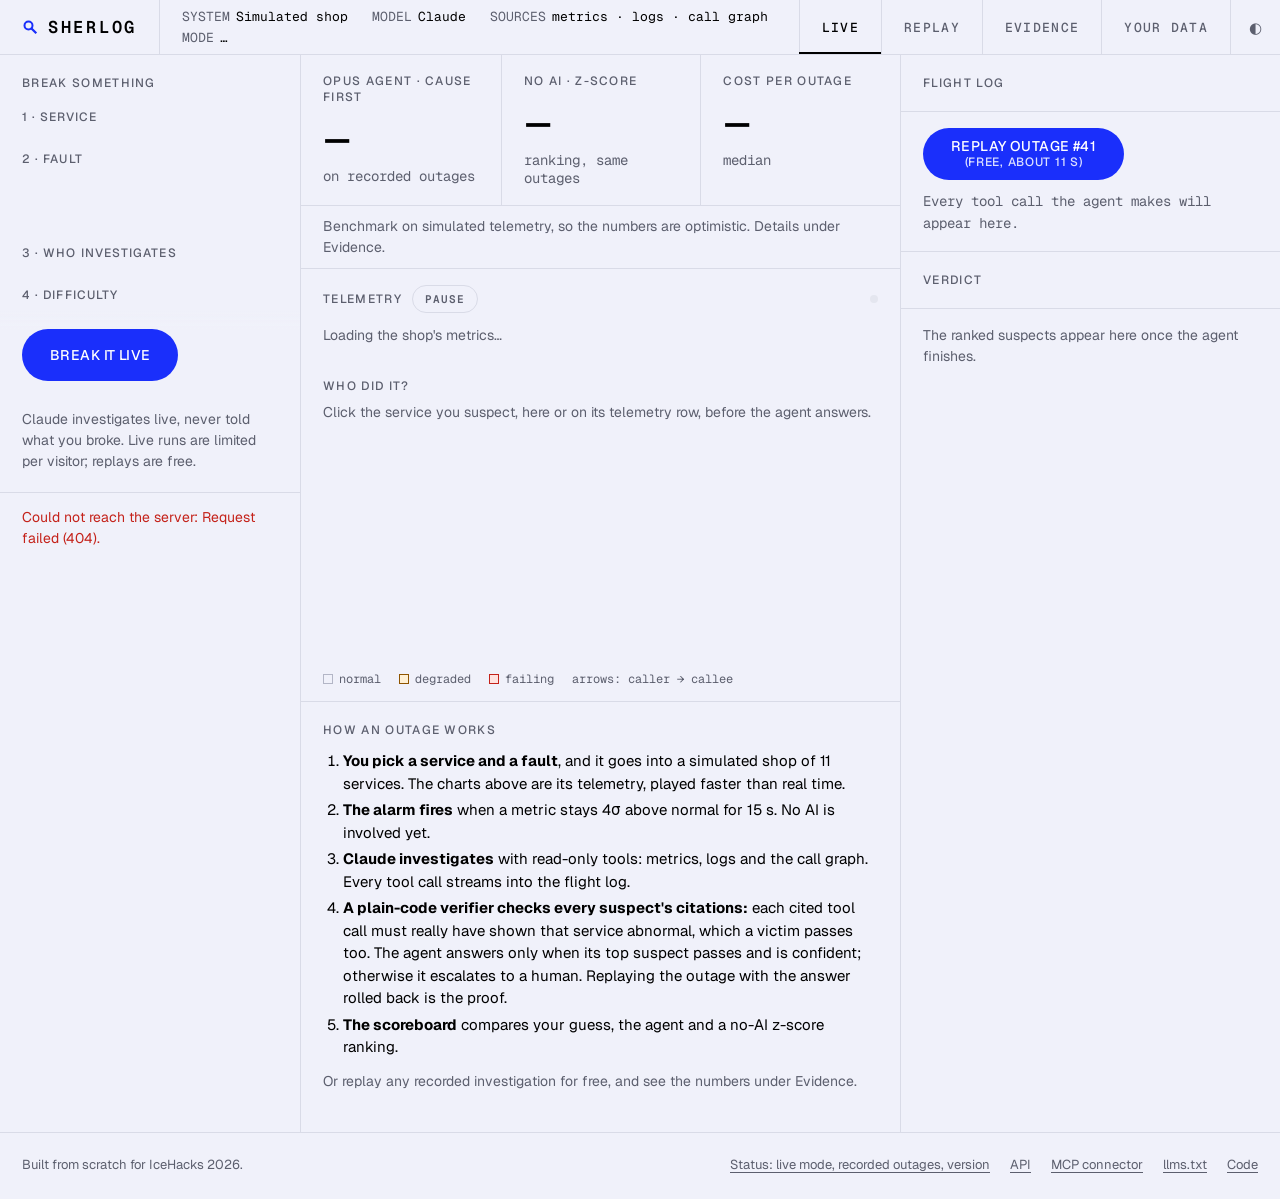
==== static/index.html @ 3dc49f16 "feat: security headers, CSP, crawler files, a 404 page and an API reference Every response now carri" ====
<!doctype html>
<html lang="en">
<head>
<meta charset="utf-8">
<meta name="viewport" content="width=device-width, initial-scale=1">
<title>Sherlog console</title>
<meta name="description" content="Break a service in a simulated shop, guess the culprit, and watch an AI agent find it and prove it.">
<!-- the preview a link gets when it is shared; the image needs an absolute address -->
<meta property="og:type" content="website">
<meta property="og:title" content="Sherlog: an AI on-call investigator that has to prove its answer">
<meta property="og:description" content="Break a service in a simulated shop, guess the culprit, and watch an AI agent find it and prove it.">
<meta property="og:image" content="https://sherlog-jade.vercel.app/static/og.jpg">
<meta property="og:image:alt" content="The Sherlog story page: the shop's eleven services in 3D, with cache, cart, checkout and frontend turning red as one slowdown spreads.">
<link rel="icon" href="data:image/svg+xml,<svg xmlns='http://www.w3.org/2000/svg' viewBox='0 0 32 32'><circle cx='13' cy='13' r='8' fill='none' stroke='%231a2ffb' stroke-width='3.5'/><path d='M19 19l8 8' stroke='%231a2ffb' stroke-width='4' stroke-linecap='square'/></svg>">
<link rel="preconnect" href="https://fonts.googleapis.com">
<link rel="preconnect" href="https://fonts.gstatic.com" crossorigin>
<link href="https://fonts.googleapis.com/css2?family=Geist:wght@300..700&family=Geist+Mono:wght@400..600&display=swap" rel="stylesheet">
<link rel="stylesheet" href="/static/shared.css">
<style>
  /* ---- accessibility: WCAG 2.2 AA ---- */
  /* the shared tokens, retuned for this page so every text colour reaches 4.5:1 and every graphic 3:1 in both themes
     (a plain :root rule only beats shared.css's light theme; its dark selectors are more specific) */
  :root { --bad: #c4221a; --ok: #0b7342; --warn: #8f5500; --axis: #5c5f6e; --signal: #f03a2f; --edge: #7d8191; --accent-text: var(--accent); --guess: #3654c9; }
  @media (prefers-color-scheme: dark) { :root:not([data-theme="light"]) { --edge: #62667a; --accent-text: #7c89ff; --guess: #8fa2ff; } }
  :root[data-theme="dark"] { --edge: #62667a; --accent-text: #7c89ff; --guess: #8fa2ff; }
  :focus-visible { outline: 2px solid var(--accent); outline-offset: 2px; }
  main:focus { outline: none; }  /* the skip link's target; the ring would just frame the whole page */
  .node:focus-visible rect.box { stroke: var(--accent); stroke-width: 3; }  /* SVG groups draw no outline everywhere */
  /* the viewer's pause (WCAG 2.2.2): every looping animation holds still */
  .still *, .still *::before, .still *::after { animation-play-state: paused !important; }

  /* ---- top bar ---- */
  .top { display: flex; align-items: stretch; border-bottom: 1px solid var(--line); min-height: 48px; }
  .brand { display: flex; align-items: center; gap: 10px; padding: 0 22px; border-right: 1px solid var(--line); font: 600 17px var(--mono); letter-spacing: .16em; color: inherit; text-decoration: none; }
  .brand svg { width: 16px; height: 16px; }
  .meta { flex: 1; min-width: 0; display: flex; flex-wrap: wrap; align-items: center; gap: 4px 24px; padding: 8px 22px; font: 13px var(--mono); }
  .meta span { color: var(--muted); margin-right: 6px; }
  .meta b { font-weight: 400; }
  .views, .views [role="tablist"] { display: flex; }
  .views { position: relative; }
  .views button { border: 0; border-left: 1px solid var(--line); background: none; padding: 0 22px; font: 500 13px var(--mono); letter-spacing: .1em; color: var(--muted); transition: color var(--hover) var(--ease-quad); }
  .views button:hover, .views button[aria-selected="true"] { color: var(--text); }
  .ink { position: absolute; top: 0; left: 0; pointer-events: none; transition: transform .5s var(--ease-drawer), width .5s var(--ease-drawer); }
  .views .ink { top: auto; bottom: 0; height: 2px; background: var(--text); }
  .views .theme { padding: 0 18px; font-size: 15px; letter-spacing: 0; }

  /* ---- three columns ---- */
  .layout { display: grid; grid-template-columns: 300px minmax(0, 1fr) 380px; min-height: calc(100vh - 49px); }
  .col { min-width: 0; }
  .col + .col { border-left: 1px solid var(--line); }
  @media (max-width: 1180px) {
    .layout { grid-template-columns: 300px minmax(0, 1fr); }
    #right { grid-column: 1 / -1; border-left: 0; border-top: 1px solid var(--line); }
  }
  @media (max-width: 760px) {
    .layout { grid-template-columns: minmax(0, 1fr); }
    .col + .col { border-left: 0; border-top: 1px solid var(--line); }
    .meta { display: none; }
    .brand { padding: 0 16px; border-right: 0; margin-right: auto; }
    .views button { padding: 0 12px; font-size: 12px; }
  }
  @media (max-width: 440px) {  /* reflow: the top bar wraps onto two rows instead of scrolling sideways */
    .top { flex-wrap: wrap; }
    .brand { min-height: 48px; }
    .views { flex: 1 0 100%; min-height: 48px; border-top: 1px solid var(--line); }
    .views [role="tablist"], .views [role="tab"] { flex: 1; }
    .views [role="tab"]:first-child { border-left: 0; }
    .views button, .views .theme { padding: 0 8px; }  /* four tabs and the theme button share one phone-wide row */
  }
  @media (max-width: 420px) {
    .wide { display: none; }  /* "YOUR DATA" would wrap: it reads "DATA" */
    .views .theme { min-width: 44px; }  /* a whole touch target */
  }
  .pad { padding: 20px 22px; }
  .label { margin: 0 0 12px; font: 500 12px var(--sans); letter-spacing: .11em; text-transform: uppercase; color: var(--muted); }
  .sub { margin: 18px 0 8px; font: 500 12px var(--sans); letter-spacing: .09em; text-transform: uppercase; color: var(--muted); }

  /* ---- left: choices ---- */
  .grid { display: grid; grid-template-columns: 1fr 1fr; gap: 6px; }
  .grid.four { grid-template-columns: repeat(6, 1fr); gap: 4px; max-height: 420px; overflow-y: auto; padding: 4px; }  /* room for the focus ring */
  .cell { border: 0; border-radius: var(--radius-sm); background: var(--card); box-shadow: var(--shadow); text-align: left; padding: 10px 14px; font: 14px var(--mono); min-width: 0; overflow-wrap: anywhere;
    transition: background-color .4s ease, color .4s ease, transform .4s var(--ease-glide); }
  .grid.four .cell { text-align: center; padding: 8px 4px; font-size: 13px; border-radius: 10px; }
  .cell:hover:not(:disabled, [aria-pressed="true"], [aria-checked="true"]) { background: var(--sunk); }  /* a chosen cell keeps its ink when hovered */
  .cell:is([aria-pressed="true"], [aria-checked="true"]) { background: var(--ink); color: var(--on-ink); }
  .cell b { display: block; font: 600 13px var(--mono); letter-spacing: .07em; text-transform: uppercase; }
  .cell small { display: block; font: 13px var(--sans); color: var(--muted); }
  .cell:is([aria-pressed="true"], [aria-checked="true"]) small { color: inherit; opacity: .75; }
  .desc { margin: 10px 0 0; font-size: 14px; color: var(--muted); min-height: 3em; }
  #modelDesc { min-height: 0; }
  .act { position: relative; isolation: isolate; overflow: hidden; margin-top: 18px; height: 52px; padding: 0 28px; border: 0; border-radius: var(--pill); background: var(--accent); color: var(--on-accent);
    font: 500 14px var(--sans); letter-spacing: .03em; text-transform: uppercase; transition: color .4s ease, transform var(--hover) var(--ease-quad); }
  .act::before { content: ""; position: absolute; inset: 0; z-index: -1; border-radius: inherit; background: var(--ink); transform: translateY(102%); transition: transform .5s var(--ease-snap); }
  .act:hover:not(:disabled)::before { transform: none; }
  .act:hover:not(:disabled) { color: var(--on-ink); }
  .act:active:not(:disabled) { transform: scale(.98); }
  .act.ghost { background: var(--card); color: var(--text); box-shadow: var(--shadow); }
  /* beside the shop the Break button sits below the fold of a laptop, so it waits at the bottom of the screen on a
     band of page colour; the scroll padding keeps a focused choice from hiding behind it */
  .go-bar { display: flow-root; }
  @media (min-width: 761px) {
    .go-bar:has(#go:not(:disabled)) { position: sticky; bottom: 0; z-index: 1; margin: 0 -22px; padding: 0 22px 16px; background: linear-gradient(transparent, var(--bg) 18px); }
    html { scroll-padding-bottom: 84px; }
  }
  .hint { margin: 12px 0 0; font-size: 14px; color: var(--muted); }
  .hint.first { margin: 0 0 14px; } .hint.flush { margin: 0; } .hint.near { margin: 6px 0 0; }
  .status { margin: 0; padding: 14px 22px; border-top: 1px solid var(--line); font-size: 14px; color: var(--muted); min-height: 1.5em; }
  .status:empty { padding: 0; border: 0; min-height: 0; }  /* stays in the page so screen readers hear its first message */
  .status.bad { color: var(--bad); } .status.ok { color: var(--ok); }
  .picks { display: grid; gap: 6px; }
  #allReplays { margin-top: 14px; }
  #allReplays > summary { padding: 8px 0; font-size: 14px; }

  /* ---- left: your data ---- */
  .hint a, .foot a { color: inherit; text-underline-offset: 3px; }
  a.cell { display: block; color: inherit; text-decoration: none; }
  .field { display: block; margin: 16px 0 6px; font-size: 14px; color: var(--muted); }
  #dataFile { max-width: 100%; font: 13px var(--sans); color: var(--muted); }
  #dataFile::file-selector-button { margin-right: 10px; min-height: 32px; padding: 0 14px; border: 1px solid var(--edge); border-radius: var(--pill); background: var(--card); color: var(--text); font: 500 12px var(--mono); letter-spacing: .06em; cursor: pointer; }
  #dataText { display: block; width: 100%; min-height: 110px; resize: vertical; padding: 10px 12px; border: 1px solid var(--edge); border-radius: var(--radius-sm); background: var(--card); color: var(--text); font: 12px/1.5 var(--mono); }
  #dataText::placeholder { color: var(--muted); }
  .acts { display: flex; flex-wrap: wrap; gap: 0 10px; }
  #triage { margin-top: 18px; }
  #triage:empty { display: none; }

  /* ---- middle: stats ---- */
  .stats { display: grid; grid-template-columns: repeat(3, minmax(0, 1fr)); border-bottom: 1px solid var(--line); }
  .stat { padding: 18px 22px; min-width: 0; }
  .stat + .stat { border-left: 1px solid var(--line); }
  .stat .label { margin: 0; }
  .big { margin: 8px 0 4px; font: 400 48px/1.05 var(--sans); letter-spacing: -.05em; font-variant-numeric: tabular-nums; }
  .stat .small { font: 14px var(--mono); color: var(--muted); }
  .note { margin: 0; padding: 10px 22px; border-bottom: 1px solid var(--line); font-size: 14px; color: var(--muted); }
  @media (max-width: 760px) { .stats { grid-template-columns: minmax(0, 1fr); } .stat + .stat { border-left: 0; border-top: 1px solid var(--line); } }
  .head { display: flex; flex-wrap: wrap; align-items: center; justify-content: space-between; gap: 8px 16px; padding: 16px 22px 12px; }
  .head .label { margin: 0; }
  .head .hint { margin: 0; }

  /* ---- middle: service map ---- */
  .map-wrap { padding: 0 22px 14px; border-bottom: 1px solid var(--line); }
  #map { width: 100%; height: auto; display: block; max-height: 320px; }
  #map.focus .edge:not(.hot), #map.focus .node:not(.near) { opacity: .2; }
  #map .edge:not(.sick) { stroke: var(--edge); } #map #arrowHead { fill: var(--edge); }
  #map .edge.hot:not(.sick) { stroke: var(--text); }
  .legend { display: flex; flex-wrap: wrap; gap: 6px 18px; font: 12px var(--mono); color: var(--muted); }
  .legend i { display: inline-block; width: 10px; height: 10px; margin-right: 6px; vertical-align: -1px; border: 1px solid var(--line-strong); background: var(--bg); }
  .legend i.warn { background: var(--warn-soft); border-color: var(--warn); } .legend i.bad { background: var(--bad-soft); border-color: var(--bad); }

  /* ---- middle: telemetry ---- */
  .live { display: inline-flex; align-items: center; gap: 6px; margin-left: 10px; font: 600 11px var(--mono); letter-spacing: .1em; color: var(--muted); vertical-align: 1px; }
  .live i { width: 7px; height: 7px; border-radius: 50%; background: var(--muted); }
  .live.on { color: var(--accent-text); } .live.on i { background: var(--accent); animation: pulse 1.6s ease-in-out infinite; }
  @keyframes pulse { 50% { opacity: .25; } }
  .head-l { display: flex; flex-wrap: wrap; align-items: center; gap: 6px 10px; }  /* a replay's longer badge wraps on a phone */
  /* on a phone the verdict lands far below the charts; this pill jumps to it */
  .jump { position: fixed; z-index: 10; bottom: 16px; left: 0; right: 0; width: max-content; margin: 0 auto; display: flex; align-items: center; min-height: 44px; padding: 0 20px;
    border-radius: var(--pill); background: var(--ink); color: var(--on-ink); box-shadow: var(--shadow); font: 500 13px var(--sans); letter-spacing: .03em; text-decoration: none; white-space: nowrap; }
  .jump[hidden] { display: none; }
  @media (min-width: 901px) { .jump { display: none; } }
  .pause { min-height: 28px; padding: 0 12px; border: 1px solid var(--line); border-radius: var(--pill); background: none; font: 600 11px var(--mono); letter-spacing: .1em; color: var(--muted); }
  .pause:hover { color: var(--text); }
  .pause[aria-pressed="true"] { border-color: var(--ink); background: var(--ink); color: var(--on-ink); }
  .mtabs { display: flex; position: relative; padding: 4px; border-radius: var(--pill); background: var(--sunk); }
  .mtabs button { position: relative; z-index: 1; border: 0; border-radius: var(--pill); background: none; padding: 6px 14px; font: 500 12px var(--mono); letter-spacing: .08em; text-transform: uppercase; color: var(--muted); transition: color var(--hover) var(--ease-quad); }
  .mtabs button:hover { color: var(--text); }
  .mtabs button[aria-pressed="true"] { color: var(--on-ink); }
  @media (max-width: 440px) { .mtabs button { padding: 6px 10px; } }
  .mtabs .ink { top: 4px; height: calc(100% - 8px); border-radius: var(--pill); background: var(--ink); transition-duration: .45s; transition-timing-function: var(--ease-glide); }
  .tele { border-top: 1px solid var(--line); }
  .tele-row, .axis { display: grid; grid-template-columns: 168px minmax(0, 1fr) 80px; }
  .tele-row { height: 52px; border-bottom: 1px solid var(--line); cursor: pointer; }
  .tele-row:hover .tele-name { background: var(--sunk); }
  .tele-row:focus-visible { outline-offset: -2px; }
  .tele-name { padding: 7px 12px 0 22px; border-right: 1px solid var(--line); font: 14px/1.35 var(--mono); overflow: hidden; white-space: nowrap; transition: background-color var(--fast) var(--ease-quad); }
  .tele-name small { display: block; color: var(--muted); font-size: 13px; }
  .tele-row canvas { width: 100%; height: 51px; display: block; }
  .tele-val { padding: 7px 14px 0 6px; border-left: 1px solid var(--line); text-align: right; font: 14px/1.35 var(--mono); white-space: nowrap; }
  .axis { height: 26px; border-bottom: 1px solid var(--line); }
  .axis canvas { width: 100%; height: 22px; display: block; }
  .tele-wait { padding: 0 22px 16px; }
  #tip { position: fixed; z-index: 20; background: var(--tip-bg); color: var(--text); border: 1px solid var(--line-strong); border-radius: 8px; padding: 6px 9px; font: 11px/1.5 var(--mono); white-space: pre; pointer-events: none; animation: fade var(--fast) var(--ease-quad); }
  @keyframes fade { from { opacity: 0; } }
  @media (max-width: 760px) {
    .tele-row, .axis { grid-template-columns: 92px minmax(0, 1fr) 68px; }
    .tele-name { padding-left: 12px; font-size: 12px; } .tele-name small { font-size: 11px; }
    .tele-val { padding-right: 10px; font-size: 12px; }
  }

  /* ---- middle: how it works ---- */
  .how { padding: 20px 22px 32px; }
  .how ol { margin: 0 0 12px; padding-left: 20px; }
  .how li { margin: 4px 0; }
  .how p { margin: 0 0 8px; color: var(--muted); font-size: 14px; }
  .how a { color: inherit; }

  /* ---- right: flight log + verdict ---- */
  .side-head { margin: 0; padding: 16px 22px; border-bottom: 1px solid var(--line); display: flex; align-items: center; justify-content: space-between; gap: 10px; min-height: 57px; }
  /* idle: a dot grid slowly scanning the shop. The agent at work: a light sweeping round the badge's border and across its label */
  .agent { position: relative; display: inline-flex; align-items: center; gap: 7px; height: 26px; padding: 0 11px 0 8px; border: 1px solid var(--line); border-radius: var(--pill);
    font: 500 11px var(--mono); letter-spacing: .08em; color: var(--muted); }
  .agent:not(.busy)::after { display: none; }
  .agent:not(.busy) .agent-label { animation: none; background: none; color: var(--muted); }
  .agent:not(.busy) .dots i { background: var(--muted); animation-duration: 2.6s; }
  .agent::after { content: ""; position: absolute; inset: -1px; padding: 1px; border-radius: inherit; pointer-events: none; opacity: .8;
    background: linear-gradient(90deg, transparent 20%, var(--accent) 50%, transparent 80%) 0 50% / 120px 100% repeat-x;
    -webkit-mask: linear-gradient(#000 0 0) content-box, linear-gradient(#000 0 0); -webkit-mask-composite: xor;
    mask: linear-gradient(#000 0 0) content-box exclude, linear-gradient(#000 0 0);
    animation: ring 2s linear infinite; }
  @keyframes ring { to { background-position-x: 120px; } }
  .agent-label { background: linear-gradient(90deg, var(--muted) 35%, var(--text) 50%, var(--muted) 65%) 100% 50% / 240% 100%;
    -webkit-background-clip: text; background-clip: text; color: transparent; animation: sweep 2s linear infinite; }
  @keyframes sweep { to { background-position-x: 0%; } }
  .dots { display: grid; grid-template-columns: repeat(5, 3px); gap: 1px; }
  .dots i { width: 3px; height: 3px; background: var(--accent); opacity: .25; animation: scan 1.8s steps(1, end) infinite; animation-delay: calc(var(--k) * .12s - 1.8s); }
  @keyframes scan { 0% { opacity: 1; } 12% { opacity: .25; } }
  .log { list-style: none; margin: 0; padding: 16px 22px; display: grid; gap: 10px; max-height: 62vh; overflow-y: auto; border-bottom: 1px solid var(--line); }
  .log .empty { font: 14px/1.6 var(--mono); }
  .log .act { display: block; margin: 0 0 10px; height: auto; min-height: 52px; padding: 8px 28px; line-height: 1.3; }
  .act small { display: block; font-size: 12px; letter-spacing: .06em; opacity: .85; }
  .log-item { border-left: 2px solid var(--line); padding: 2px 0 2px 10px; font-size: 14px; animation: rise .35s var(--ease-expo); }
  .log-item.tool { border-color: var(--text); }
  .log-item.thinking { border-color: transparent; color: var(--muted); font-style: italic; }
  .log-item.alarm, .log-item.error { border-color: var(--accent); }
  .log-item.guess { border-color: var(--guess); color: var(--guess); font-weight: 600; }
  .log-title { font: 13px var(--mono); overflow-wrap: anywhere; }
  .log-item.thinking .log-title, .log-item.alarm .log-title, .log-item.guess .log-title, .log-item.error .log-title { font: 14px var(--sans); }
  .cid { display: inline-block; border-radius: 6px; background: var(--ink); color: var(--on-ink); padding: 0 6px; margin-right: 6px; font: 600 11px var(--mono); }
  details summary { cursor: pointer; padding: 4px 0; color: var(--muted); font-size: 12px; transition: color var(--fast) var(--ease-quad); }
  details summary:hover { color: var(--text); }
  pre { margin: 6px 0 0; padding: 10px; border-radius: 10px; background: var(--sunk); border: 1px solid var(--line); font: 12px/1.5 var(--mono); white-space: pre-wrap; overflow-wrap: anywhere; }
  @keyframes rise { from { opacity: 0; transform: translateY(6px); } }
  #verdict { padding: 16px 22px 28px; }
  .empty { margin: 0; color: var(--muted); font-size: 14px; }
  .score { padding: 14px 16px; margin-bottom: 14px; border-radius: var(--radius-sm); background: var(--card); box-shadow: var(--shadow); }
  .score h3 { margin: 0 0 2px; font: 600 17px var(--sans); }
  .score p { margin: 0 0 8px; color: var(--muted); font-size: 13px; }
  .score table { width: 100%; border-collapse: collapse; font-size: 14px; }
  .score td { padding: 6px 0; border-top: 1px solid var(--line); }
  .score td:nth-child(2) { font-family: var(--mono); }
  .score td:last-child { text-align: right; font-weight: 600; }
  .banner { padding: 12px 14px; margin-bottom: 14px; border-radius: var(--radius-sm); font-size: 14px; }
  .banner.ok { border-color: var(--ok); background: var(--ok-soft); } .banner.ok strong { color: var(--ok); }
  .banner.warn { border-color: var(--warn); background: var(--warn-soft); } .banner.warn strong { color: var(--warn); }
  .suspects { list-style: none; margin: 0 0 14px; padding: 0; border-top: 1px solid var(--line); counter-reset: rank; }
  .suspects li { border-bottom: 1px solid var(--line); padding: 10px 0; counter-increment: rank; }
  .suspects li.rejected :is(.s-name, .s-reason) { color: var(--muted); }  /* dimmed by colour, not opacity, so text keeps its contrast */
  .suspects li.rejected .bar span { opacity: .5; }
  .s-head { display: flex; flex-wrap: wrap; align-items: center; gap: 8px; }
  .s-head::before { content: counter(rank); font: 600 12px var(--mono); color: var(--muted); }
  .s-name { font: 600 15px var(--mono); }
  .tag { font: 12px var(--mono); color: var(--muted); border: 1px solid var(--line); border-radius: var(--pill); padding: 0 8px; }
  .badge { font: 600 11px var(--mono); letter-spacing: .08em; text-transform: uppercase; padding: 2px 9px; border-radius: var(--pill); }
  .badges { margin-left: auto; display: flex; flex-wrap: wrap; justify-content: flex-end; gap: 6px; }
  .badge.ok { background: var(--ok-soft); color: var(--ok); } .badge.bad { background: var(--bad-soft); color: var(--bad); }
  .bar { height: 3px; background: var(--line); margin: 8px 0 6px; }
  .bar span { display: block; height: 100%; background: var(--text); transform-origin: left; animation: grow .8s var(--ease-quint) backwards; animation-delay: calc(var(--i, 0) * 60ms + 120ms); }
  @keyframes grow { from { transform: scaleX(0); } }
  .s-reason { margin: 0; font-size: 14px; }
  .blast { margin: -6px 0 14px; font: 13px/1.5 var(--mono); }
  .blast.ok { color: var(--ok); } .blast.warn { color: var(--warn); }
  /* the rollback test: services still abnormal stay red, those that recover flip to green one by one */
  .chip { display: inline-block; padding: 0 7px; border-radius: var(--pill); background: var(--bad-soft); color: var(--bad); font-weight: 600; }
  .chip.ok { background: var(--ok-soft); color: var(--ok); animation: recover .5s var(--ease-quad) backwards; animation-delay: calc(var(--i, 0) * 160ms + 700ms); }
  @keyframes recover { from { background: var(--bad-soft); color: var(--bad); } }
  .score .ranks { margin-top: 4px; font: 13px var(--mono); }
  .score .ranks th { padding: 4px 8px 4px 0; text-align: left; font: 500 11px var(--sans); letter-spacing: .08em; text-transform: uppercase; color: var(--muted); }
  .score .ranks td { padding: 6px 8px 6px 0; text-align: left; font-weight: 400; vertical-align: top; }
  .ranks small { display: block; color: var(--muted); font-size: 12px; white-space: nowrap; }  /* "latency · z 200" on one line in the 300px column */
  .s-note { margin: 4px 0 0; font: 12px var(--mono); color: var(--muted); }
  .notes { display: grid; gap: 10px; }
  .note-card { padding: 12px 14px; border-radius: var(--radius-sm); background: var(--card); box-shadow: var(--shadow); font-size: 14px; }
  .note-card h3 { margin: 0 0 6px; display: flex; justify-content: space-between; align-items: center; gap: 8px; font: 500 11px var(--sans); letter-spacing: .1em; text-transform: uppercase; color: var(--muted); }
  .note-card h3 button { min-height: 28px; border: 1px solid var(--line); background: none; padding: 2px 10px; font: 11px var(--mono); transition: border-color var(--hover) var(--ease-quad); }
  .note-card h3 button:hover { border-color: var(--line-strong); }
  .note-card p { margin: 0; }
  .yes { color: var(--ok); } .no { color: var(--bad); } .score .yes, .score .no { display: inline-block; } .muted { color: var(--muted); } .small { font-size: 12px; }

  /* ---- evidence ---- */
  .evidence { max-width: 1000px; margin: 0 auto; padding: 44px 22px 64px; }
  .evidence h1 { margin: 0 0 12px; font: 600 34px/1.15 var(--sans); letter-spacing: -.01em; }
  .evidence p { margin: 0 0 10px; max-width: 75ch; color: var(--muted); font-size: 16px; }
  .evidence .sub { margin-top: 32px; }
  #evTest, #evHardTest { margin-top: 12px; }
  .table-wrap { overflow-x: auto; }
  .ev-table { width: 100%; border-collapse: collapse; font: 14px var(--mono); }
  .ev-table th { padding: 8px 12px 8px 0; border-bottom: 1px solid var(--line-strong); text-align: left; font: 500 12px var(--sans); letter-spacing: .08em; text-transform: uppercase; color: var(--muted); }
  .ev-table td { padding: 10px 12px 10px 0; border-bottom: 1px solid var(--line); }
  .ev-table th:not(:first-child), .ev-table td:not(:first-child) { text-align: right; white-space: nowrap; }
  .ev-table tbody tr:last-child td { font-weight: 600; }

  .foot { display: flex; flex-wrap: wrap; justify-content: space-between; align-items: center; gap: 0 24px; padding: 10px 22px 12px; border-top: 1px solid var(--line); font-size: 13px; color: var(--muted); }
  .foot a { display: inline-flex; align-items: center; min-height: 44px; }  /* a whole touch target, as in the story page's footer */
  .foot nav { display: flex; flex-wrap: wrap; gap: 0 20px; }
</style>
</head>
<body>
<a class="skip" href="#main">Skip to content</a>
<header class="top">
  <a class="brand" href="/" aria-label="Sherlog home">
    <svg viewBox="0 0 32 32" aria-hidden="true"><circle cx="13" cy="13" r="8" fill="none" stroke="var(--accent)" stroke-width="4"/><path d="M19 19l8 8" stroke="var(--accent)" stroke-width="4.5" stroke-linecap="square"/></svg>
    SHERLOG
  </a>
  <div class="meta">
    <div><span>SYSTEM</span><b id="metaSystem">Simulated shop</b></div>
    <div><span>MODEL</span><b id="metaModel">Claude</b></div>
    <div><span>SOURCES</span>metrics · logs · call graph</div>
    <div><span>MODE</span><b id="metaMode">…</b></div>
  </div>
  <div class="views">
    <div role="tablist" aria-label="Views">
      <button type="button" role="tab" id="tab-live" aria-controls="breakPanel" data-view="live" aria-selected="true">LIVE</button>
      <button type="button" role="tab" id="tab-replay" aria-controls="replayPanel" data-view="replay" aria-selected="false" tabindex="-1">REPLAY</button>
      <button type="button" role="tab" id="tab-evidence" aria-controls="evidence" data-view="evidence" aria-selected="false" tabindex="-1">EVIDENCE</button>
      <button type="button" role="tab" id="tab-data" aria-controls="dataPanel" data-view="data" aria-selected="false" tabindex="-1"><span class="wide">YOUR </span>DATA</button>
    </div>
    <button type="button" class="theme" id="themeBtn" aria-label="Switch light or dark theme">◐</button>
    <span class="ink" aria-hidden="true"></span>
  </div>
</header>

<main id="main" tabindex="-1">
<div class="layout" id="console">
  <h1 class="sr-only">Sherlog console</h1>
  <section class="col" id="left" aria-label="Controls">
    <div class="pad" id="breakPanel" role="tabpanel" aria-labelledby="tab-live">
      <h2 class="label">Break something</h2>
      <p class="sub">1 · Service</p>
      <div class="grid" id="svcGrid" role="radiogroup" aria-label="Service to break"></div>
      <p class="sub">2 · Fault</p>
      <div class="grid" id="faultGrid" role="radiogroup" aria-label="Fault to inject"></div>
      <p class="desc" id="faultDesc"></p>
      <p class="sub">3 · Who investigates</p>
      <div class="grid" id="modelGrid" role="radiogroup" aria-label="Model that investigates"></div>
      <p class="desc" id="modelDesc"></p>
      <p class="sub">4 · Difficulty</p>
      <div class="grid" id="modeGrid" role="radiogroup" aria-label="Difficulty"></div>
      <div class="go-bar"><button type="button" class="act" id="go">Break it live</button></div>
      <p class="hint">Claude investigates live, never told what you broke. Live runs are limited per visitor; replays are free.</p>
    </div>
    <div class="pad" id="replayPanel" role="tabpanel" aria-labelledby="tab-replay" hidden>
      <h2 class="label">Recorded outages</h2>
      <p class="hint first"><span id="replayCount">0</span> recorded from the benchmark. The culprit stays hidden until the end, so you can still guess.</p>
      <h3 class="sub" id="h-start">Start here</h3>
      <div class="picks" id="startHere" role="group" aria-labelledby="h-start"></div>
      <p class="hint" id="replayLegend">H = hard mode: a decoy anomaly at the same time.</p>
      <details id="allReplays"><summary>Every recorded outage</summary><div id="replayGrid"></div></details>
      <button type="button" class="act ghost" id="randomReplay">Random outage</button>
    </div>
    <div class="pad" id="dataPanel" role="tabpanel" aria-labelledby="tab-data" hidden>
      <h2 class="label">Your data</h2>
      <p class="hint flush">Bring 10 minutes of telemetry from your own system, with its call graph (2 to 40 services) or mapped onto the shop's 11, and the same alarm, rankings and checks run on it.</p>
      <p class="hint near"><a href="https://github.com/shaunmortal/sherlog/blob/main/docs/bring-your-own.md">The format, and how to export your telemetry</a></p>
      <p class="sub">1 · Telemetry</p>
      <div class="grid">
        <a class="cell" href="/api/sample-incident" download="sherlog-sample-incident.json"><b>Download</b><small>the shop sample</small></a>
        <button type="button" class="cell" id="sampleUse"><b>Use</b><small>the shop sample</small></button>
        <a class="cell" href="/api/sample-incident?graph=custom" download="sherlog-custom-graph-sample.json"><b>Download</b><small>a custom-graph sample</small></a>
        <button type="button" class="cell" id="graphSampleUse"><b>Use</b><small>a custom-graph sample</small></button>
      </div>
      <label class="field" for="dataFile">Or open a .json file</label>
      <input type="file" id="dataFile" accept=".json,application/json">
      <label class="field" for="dataText">Or paste it here</label>
      <textarea id="dataText" rows="6" spellcheck="false" autocomplete="off" placeholder='{"format": "sherlog-incident/1", …}'></textarea>
      <p class="sub">2 · Who investigates</p>
      <div class="grid" id="dataModelGrid" role="radiogroup" aria-label="Model that investigates your data"></div>
      <div class="acts">
        <button type="button" class="act ghost" id="triageBtn">Triage (no AI)</button>
        <button type="button" class="act" id="investigateBtn" aria-describedby="investigateHint">Investigate with Claude</button>
      </div>
      <p class="hint" id="investigateHint"></p>
      <div id="triage"></div>
    </div>
    <p class="status" id="status" role="status"></p>
    <p class="status bad" id="alert" role="alert"></p>
  </section>

  <section class="col" id="middle" aria-label="The shop">
    <div class="stats">
      <div class="stat"><p class="label">Opus agent · cause first</p><div class="big" id="statAgent">–</div><div class="small" id="statAgentSub">on recorded outages</div></div>
      <div class="stat"><p class="label">No AI · z-score</p><div class="big" id="statBase">–</div><div class="small" id="statBaseSub">ranking, same outages</div></div>
      <div class="stat"><p class="label">Cost per outage</p><div class="big" id="statCost">–</div><div class="small" id="statCostSub">median</div></div>
    </div>
    <p class="note" id="statNote">Benchmark on simulated telemetry, so the numbers are optimistic. Details under Evidence.</p>

    <div class="head" id="teleHead">
      <div class="head-l">
        <h2 class="label" id="h-tele">Telemetry<span class="live" id="live" hidden><i></i><span id="liveText">PAUSED</span></span></h2>
        <button type="button" class="pause" id="pauseBtn" aria-pressed="false">PAUSE</button>
      </div>
      <div class="mtabs" id="metricTabs" role="group" aria-label="Metric shown"></div>
    </div>
    <div id="telemetry"><p class="empty tele-wait">Loading the shop's metrics…</p></div>
    <a class="jump" id="jumpVerdict" href="#h-verdict" hidden>See the verdict <span aria-hidden="true">&nbsp;↓</span></a>

    <div class="head" id="mapHead"><h2 class="label">Who did it?</h2><p class="hint" id="guessHint">Click the service you suspect, here or on its telemetry row, before the agent answers.</p></div>
    <div class="map-wrap">
      <svg id="map" viewBox="0 0 800 340" role="group" aria-label="Service map"></svg>
      <div class="legend"><span><i></i>normal</span><span><i class="warn"></i>degraded</span><span><i class="bad"></i>failing</span><span>arrows: caller → callee</span></div>
    </div>

    <div class="how">
      <h2 class="label">How an outage works</h2>
      <ol>
        <li><b>You pick a service and a fault</b>, and it goes into a simulated shop of 11 services. The charts above are its telemetry, played faster than real time.</li>
        <li><b>The alarm fires</b> when a metric stays 4σ above normal for 15 s. No AI is involved yet.</li>
        <li><b>Claude investigates</b> with read-only tools: metrics, logs and the call graph. Every tool call streams into the flight log.</li>
        <li><b>A plain-code verifier checks every suspect's citations:</b> each cited tool call must really have shown that service abnormal, which a victim passes too. The agent answers only when its top suspect passes and is confident; otherwise it escalates to a human. Replaying the outage with the answer rolled back is the proof.</li>
        <li><b>The scoreboard</b> compares your guess, the agent and a no-AI z-score ranking.</li>
      </ol>
      <p>Or replay any recorded investigation for free, and see the numbers under Evidence.</p>
    </div>
  </section>

  <section class="col" id="right" aria-label="Investigation">
    <h2 class="label side-head" id="h-log">Flight log
      <span class="agent" id="agent" hidden><span class="dots" id="agentDots" aria-hidden="true"></span><span class="agent-label" id="agentLabel"></span></span>
    </h2>
    <ol class="log" id="log" tabindex="0" aria-labelledby="h-log"><li class="empty">
      <button type="button" class="act" id="replayStart">Replay outage #41 <small>(free, about 11 s)</small></button>
      Every tool call the agent makes will appear here.</li></ol>
    <!-- focusable, so the phone's jump link moves focus here before it hides itself, instead of dropping it to the page -->
    <h2 class="label side-head" id="h-verdict" tabindex="-1">Verdict</h2>
    <div id="verdict"><p class="empty">The ranked suspects appear here once the agent finishes.</p></div>
  </section>
</div>

<div class="evidence" id="evidence" role="tabpanel" aria-labelledby="tab-evidence" hidden>
  <h1>How well does the agent work?</h1>
  <p><span class="evN">132</span> outages, three for every service × fault type, on seeds that were never looked at while the agent was built. "Cause first" means the true cause was ranked first <i>and</i> its citations were verified. Every run, with each tool call and the model's reasoning, can be replayed under Replay.</p>
  <p>The telemetry is simulated: caller logs name the failing service and faults are single and clean, so the absolute numbers are optimistic. The no-AI baselines run on exactly the same data, so the comparison is fair.</p>
  <h2 class="sub" id="h-methods">What each capability and model adds · <span class="evN">132</span> outages · [95% interval]</h2>
  <div class="table-wrap" id="evMethods" role="region" tabindex="0" aria-labelledby="h-methods"></div>
  <p id="evTest"></p>
  <h2 class="sub" id="h-robust">Robustness · one input taken away</h2>
  <div class="table-wrap" id="evRobust" role="region" tabindex="0" aria-labelledby="h-robust"></div>
  <h2 class="sub" id="h-hard">Hard mode · a decoy anomaly at the same time, callers log 60% fewer complaints · <span id="hardN">44</span> outages</h2>
  <div class="table-wrap" id="evHard" role="region" tabindex="0" aria-labelledby="h-hard"></div>
  <p id="evHardTest"></p>
  <h2 class="sub" id="h-faults">By fault type · Claude Opus 5.5 agent</h2>
  <div class="table-wrap" id="evFaults" role="region" tabindex="0" aria-labelledby="h-faults"></div>
</div>
<div class="sr-only" id="announce" role="log"></div><!-- each step of an investigation, read out politely -->
</main>

<footer class="foot">
  <span>Built from scratch for IceHacks 2026.</span>
  <nav aria-label="Pages"><a href="/status">Status: live mode, recorded outages, version</a><a href="/reference">API</a><a href="https://github.com/shaunmortal/sherlog/blob/main/docs/mcp.md">MCP connector</a><a href="/llms.txt">llms.txt</a><a href="https://github.com/shaunmortal/sherlog">Code</a></nav>
</footer>

<div id="tip" aria-hidden="true" hidden></div>

<script src="/static/shared.js"></script>
<script>
const TICK_SECONDS = 5;
const LABEL = { latency_ms: 'latency', error_rate: 'errors', cpu_pct: 'cpu', memory_mb: 'memory' };
const FAULT_SHORT = { latency: '+400 ms', errors: '30% fail', cpu: '97% busy', memory: 'leaking' };
const REPLAY_DELAY_MS = { telemetry: 500, tool: 900, thinking: 1400, verdict: 900, error: 500 };
const THINKING_PREVIEW_CHARS = 320;
// telemetry playback: real ticks are 5 s apart, the console plays them faster
const WINDOW_TICKS = 120;          // the whole 10-minute recording fits on screen
const MINUTE_TICKS = 60 / TICK_SECONDS;
const RECENT_TICKS = 3;            // the z-score shown is the mean over the last 15 s, like the alarm
const LEAD_TICKS = 16;             // healthy ticks played before the alarm
const IDLE_TICK_MS = 700, PLAYBACK_TICK_MS = 180, AFTER_TICK_MS = 1000;
const STILL_POLL_MS = 200;         // how often a paused playback checks whether to carry on
const ANNOUNCE_KEEP = 3;           // the hidden announcer keeps only its latest messages
const TRIAGE_TOP = 5;              // the triage shows as many suspects as the agent may name
const LEVEL_WORD = { ok: 'normal', warn: 'degraded', bad: 'failing' };
const ARROWS = { ArrowRight: 1, ArrowDown: 1, ArrowLeft: -1, ArrowUp: -1 };
const PHONE = matchMedia('(max-width: 900px)');  // the charts, the controls and the verdict no longer share one screen
// the replays to start with (the flight log's first-screen button names #41 too):
const REPLAY_START = 41;   // the classic ranking blames cart, a victim; the agent names cache, and rolling it back clears all four
const REPLAY_DECOY = 157;  // H25: the classic ranking blames currency, the decoy; the agent ranks cart first but, 72% sure, hands over
const UNIT = {
  latency_ms: (v) => `${Math.round(v)} ms`, error_rate: (v) => `${(v * 100).toFixed(1)}%`,
  cpu_pct: (v) => `${Math.round(v)}%`, memory_mb: (v) => `${Math.round(v)} MB`,
};

let META = null;
let state = freshState();
let pick = { service: 'payment', fault: 'latency', model: 'auto', hard: false };
const MODEL_NAME = { auto: 'Auto', opus: 'Claude Opus 5.5', sonnet: 'Claude Sonnet 5.5', haiku: 'Claude Haiku 5.5' };
const MODEL_HINT = {
  auto: 'Claude Haiku 5.5 investigates first; Claude Opus 5.5 starts over only if its citations fail the check, it is under 80% sure, or another service would explain more of the outage.',
  opus: 'Claude Opus 5.5 investigates: the most careful model.',
  sonnet: 'Claude Sonnet 5.5 investigates: fast, at about a third of the cost.',
  haiku: 'Claude Haiku 5.5 investigates: the fastest and cheapest model.',
};
const MODEL_VARIANT = { auto: 'auto', opus: 'agent', sonnet: 'sonnet', haiku: 'haiku' };  // benchmark run of each choice
let replays = new Map();           // recorded outage id -> { label, model }; the model once the server names it
let recorded = null;               // the recorded run the charts show ({ label, model }), or null for the live shop
let teleRows = {};                 // service -> its telemetry row's DOM nodes
let graph = null;                  // the services on screen, who calls whom and where each sits: the shop's or an upload's own
let view = { metric: 'latency_ms', picked: false };  // picked: the viewer chose the metric themselves
let frame = null;                  // what the charts show: the recording, its playhead t and the tick domain
let axisCanvas = null;
let playId = 0;                    // bumping it stops the running playback
let hover = null;                  // mouse position over the telemetry, for the cursor and tooltip
let seenPills = new Set();         // map tags already shown, so a redraw doesn't pop them again
let still = false;                 // the viewer paused the motion
let playing = false;               // a playback is running (shown as LIVE unless paused)
let busyFocus = null;              // the button that had keyboard focus when a run disabled it
// the flight log and verdict as the page first shows them, for when the console holds no outage again
const BLANK = { log: $('#log').firstElementChild.cloneNode(true), verdict: $('#verdict').firstElementChild.cloneNode(true) };

function freshState() {
  return { running: false, incident: false, health: {}, guess: null, ai: null, root: null, verdictShown: false, investigator: 'Claude' };
}

/** Errors go to the alert line, read out at once; everything else to the polite status line. */
function setStatus(message, tone = '') {
  const isError = tone === 'bad';
  $('#alert').textContent = isError ? message : '';
  $('#status').textContent = isError ? '' : message;
  $('#status').className = `status ${tone}`;
}

/** Tell screen readers about one step of the investigation, without reading the whole flight log. */
function announce(text) {
  const box = $('#announce');
  box.append(el('p', {}, text));
  while (box.children.length > ANNOUNCE_KEEP) box.firstChild.remove();
}

/** Arrow keys walk a row of radios or tabs, wrapping round (Home and End jump to the ends), and choose where they land. */
function arrowKeys(container, items, keys = ARROWS) {
  container.onkeydown = (e) => {
    const i = items.indexOf(e.target), n = items.length;
    const to = { Home: 0, End: n - 1 }[e.key] ?? (e.key in keys ? (i + keys[e.key] + n) % n : null);
    if (i < 0 || to === null) return;
    e.preventDefault();
    items[to].focus();
    items[to].click();
  };
}

/** A grid of chips as one tab stop: the arrow keys only move focus (up and down by a row), Home and End jump to
    the ends, and Enter or Space plays, so walking past 132 outages starts none of them. */
function roveGrid(grid) {
  const chips = [...grid.children];
  const stop = (to) => chips.forEach((c, k) => { c.tabIndex = k === to ? 0 : -1; });
  stop(0);
  grid.onkeydown = (e) => {
    const i = chips.indexOf(e.target), n = chips.length;
    const row = getComputedStyle(grid).gridTemplateColumns.split(' ').length;  // read when laid out: the list may open later
    const step = { ArrowRight: 1, ArrowLeft: -1, ArrowDown: row, ArrowUp: -row }[e.key];
    const to = { Home: 0, End: n - 1 }[e.key] ?? (step ? Math.min(n - 1, Math.max(0, i + step)) : null);
    if (i < 0 || to === null) return;
    e.preventDefault();
    stop(to);
    chips[to].focus();
  };
}

// ---- motion ---------------------------------------------------------------------------

/** Slide a tab bar's indicator under its active button. */
function slideInk(bar, active) {
  const ink = bar?.querySelector('.ink');
  if (!ink || !active?.offsetWidth) return;  // hidden bars can't be measured; placeInks catches up later
  const first = !ink.style.width;
  if (first) ink.style.transition = 'none';
  ink.style.width = `${active.offsetWidth}px`;
  ink.style.transform = `translateX(${active.offsetLeft}px)`;
  if (first) { void ink.offsetWidth; ink.style.transition = ''; }
}

function placeInks() {
  slideInk($('.views'), $('[data-view][aria-selected="true"]'));
  slideInk($('#metricTabs'), $('#metricTabs [aria-pressed="true"]'));
}

const shortModel = (id) => ['Opus', 'Sonnet', 'Haiku'].find((n) => String(id).toLowerCase().includes(n.toLowerCase())) ?? 'Claude';

/** The badge by the flight log: what is happening now, and whether the agent is at work. */
function setAgent(text, busy = false) {
  $('#agent').hidden = !text;
  $('#agent').classList.toggle('busy', busy);
  if (text) $('#agentLabel').textContent = text;
}
const watching = () => (graph ? `Watching ${graph.services.length} services` : 'Watching');

// ---- views, theme, choice grids ----------------------------------------------------------

function showView(name) {
  const fromEvidence = $('#console').hidden;
  for (const b of document.querySelectorAll('[data-view]')) {
    b.setAttribute('aria-selected', String(b.dataset.view === name));
    b.tabIndex = b.dataset.view === name ? 0 : -1;  // one tab stop; the arrow keys move between tabs
  }
  $('#breakPanel').hidden = name !== 'live';
  $('#replayPanel').hidden = name !== 'replay';
  $('#dataPanel').hidden = name !== 'data';
  $('#console').hidden = name === 'evidence';
  $('#evidence').hidden = name !== 'evidence';
  // back to choosing a live run, unless a replay still plays; the badge keeps naming a recording the charts still show
  if (name === 'live' && META && !state.running) nameRun(null);
  placeInks();
  const cells = { live: '#breakPanel .cell', replay: '#replayPanel .cell', data: '#dataPanel .cell' }[name];
  if (name === 'evidence') return;  // its blocks reveal as they scroll into view
  if (fromEvidence) enter(document.querySelectorAll('#console > .col'), { duration: 500, y: 0 });
  enter(document.querySelectorAll(cells), { duration: 420, stagger: name === 'replay' ? 2 : 6, easing: 'quad', y: 0, scale: .4 });
}

const isRadioGroup = (container) => container.getAttribute('role') === 'radiogroup';

/** A grid of choices: a radio group (one tab stop, arrow keys) if its container says so, else toggle buttons. */
function choiceGrid(container, items, selected, onPick) {
  const cells = items.map(([value, title, small]) => el('button', {
    type: 'button', class: 'cell', 'data-value': value, ...(isRadioGroup(container) && { role: 'radio' }), onclick: () => onPick(value),
  }, small ? [el('b', {}, title), el('small', {}, small)] : title));
  container.replaceChildren(...cells);
  press(container, selected);
  if (isRadioGroup(container)) arrowKeys(container, cells);
}

function press(container, value) {
  const radio = isRadioGroup(container);
  for (const b of container.children) {
    b.setAttribute(radio ? 'aria-checked' : 'aria-pressed', String(b.dataset.value === value));
    if (radio) b.tabIndex = b.dataset.value === value ? 0 : -1;
  }
}

function describeFault() {
  const text = META.faults[pick.fault];
  $('#faultDesc').textContent = `${text[0].toUpperCase()}${text.slice(1)}.`;
}

// ---- the services on screen: the shop's, or an upload's own call graph ----------------------------

const MAP_W = 800, MAP_H = 340;    // the map's viewBox; a graph with many rows gets more height
const MAP_ROW_MAX = 6;             // services side by side before a row wraps, so the boxes keep a gap
const MAP_ROW_H = 85;
const LABEL_CHARS = 12;            // what fits in a box on the map; the full name is in its label for screen readers

/** The shop as the simulator wires it: service -> the services it calls. */
function shopGraph() {
  const calls = Object.fromEntries(Object.entries(META.calls).map(([s, callees]) => [s, Object.keys(callees)]));
  return { services: META.services, calls, pos: POS, height: MAP_H, own: false };
}

/** The graph an incident document brings in `calls`, else the shop's. Only for a document the server accepted. */
// `own`: the data is an upload (with its own graph, or on the shop's 11 names)
const graphOf = (doc) => (doc.calls ? { services: Object.keys(doc.calls), calls: doc.calls, ...layout(doc.calls), own: true } : { ...shopGraph(), own: true });

/** Callers above the services they call: a row for each depth, the longest chain of callers above a service (a cycle
    stops deepening at one row per service), and wide rows wrapped. */
function layout(calls) {
  const services = Object.keys(calls);
  let depth = Object.fromEntries(services.map((s) => [s, 0]));
  for (let pass = 0; pass < services.length; pass++) {
    const next = { ...depth };
    for (const s of services) for (const c of calls[s]) next[c] = Math.min(services.length - 1, Math.max(next[c], depth[s] + 1));
    if (services.every((s) => next[s] === depth[s])) break;
    depth = next;
  }
  const levels = [...new Set(Object.values(depth))].sort((a, b) => a - b);
  const rows = levels.flatMap((d) => {
    const row = services.filter((s) => depth[s] === d);
    return Array.from({ length: Math.ceil(row.length / MAP_ROW_MAX) }, (_, k) => row.slice(k * MAP_ROW_MAX, (k + 1) * MAP_ROW_MAX));
  });
  const height = Math.max(MAP_H, rows.length * MAP_ROW_H);
  const pos = Object.fromEntries(rows.flatMap((row, r) => row.map((s, k) =>
    [s, [Math.round(((k + 1) * MAP_W) / (row.length + 1)), Math.round(((r + 0.5) * height) / rows.length)]])));
  return { pos, height };
}

/** Put these services on screen: new telemetry rows and a new map, unless they are the ones already there. */
function useGraph(next) {
  // the label follows where the data came from, even when the graph on screen stays the same
  $('#metaSystem').textContent = `${next.own ? 'Your upload' : 'Simulated shop'} · ${next.services.length} services`;
  if (graph && JSON.stringify([graph.services, graph.calls]) === JSON.stringify([next.services, next.calls])) return;
  graph = next;
  ++playId;  // a playback still running would draw the other services
  frame = null;
  hover = null;
  mapFocus = null;
  setLive(false);
  buildTelemetry();
  drawMap();
  placeInks();
  if (!state.running) setAgent(watching());
}

// ---- service map --------------------------------------------------------------------

function drawMap() {
  const map = $('#map');
  const focused = map.contains(document.activeElement) ? document.activeElement.dataset.service : null;  // a redraw must not drop keyboard focus
  map.setAttribute('viewBox', `0 0 ${MAP_W} ${graph.height}`);
  map.replaceChildren();
  const defs = svg('defs');
  const marker = svg('marker', { id: 'arrow', viewBox: '0 0 10 10', refX: 9, refY: 5, markerWidth: 7, markerHeight: 7, orient: 'auto-start-reverse' });
  marker.append(svg('path', { d: 'M0,0 L10,5 L0,10 z', id: 'arrowHead' }));
  defs.append(marker);
  map.append(defs);

  const phase = `--phase:-${Math.round(performance.now() % 1200)}ms`;  // a redraw keeps the traffic flowing smoothly
  for (const [caller, callees] of Object.entries(graph.calls)) {
    for (const callee of callees) {
      const sick = levelOf(state.health[callee] ?? 0) !== 'ok';
      map.append(svg('line', { ...edgeEnds(graph.pos[caller], graph.pos[callee]), class: `edge${sick ? ' sick' : ''}`,
        'data-from': caller, 'data-to': callee, style: phase, 'marker-end': 'url(#arrow)' }));
    }
  }
  for (const service of graph.services) map.append(drawNode(service));
  focusMap(mapFocus);
  if (focused) map.querySelector(`[data-service="${focused}"]`)?.focus();
}

let mapFocus = null;
/** Pointing at a service lights up who it calls and who calls it, and dims the rest. */
function focusMap(service) {
  mapFocus = service;
  const map = $('#map');
  const linked = new Set(service ? [service, ...(graph.calls[service] ?? []),
    ...graph.services.filter((s) => graph.calls[s].includes(service))] : []);
  map.classList.toggle('focus', Boolean(service));
  for (const n of map.querySelectorAll('.node')) n.classList.toggle('near', linked.has(n.dataset.service));
  for (const e of map.querySelectorAll('.edge')) e.classList.toggle('hot', e.dataset.from === service || e.dataset.to === service);
}

function drawNode(service) {
  const [cx, cy] = graph.pos[service];
  const level = levelOf(state.health[service] ?? 0);
  const tags = [
    state.guess === service && ['you', 'YOU', 30],
    state.ai === service && ['ai', 'AI', 22],
    state.root === service && ['culprit', 'CULPRIT', 54],
  ].filter(Boolean);
  const callees = graph.calls[service] ?? [];
  const described = [service, LEVEL_WORD[level], ...tags.map((t) => t[1].toLowerCase()), callees.length ? `calls ${callees.join(', ')}` : 'calls no one'];

  const g = svg('g', {
    class: `node ${level}${state.root === service ? ' culprit' : ''}`,
    transform: `translate(${cx - NODE_W / 2},${cy - NODE_H / 2})`,
    tabindex: 0, role: 'button', 'aria-label': described.join(', '), 'aria-describedby': 'guessHint', 'data-service': service,
  });
  g.addEventListener('mouseenter', () => focusMap(service));
  g.addEventListener('mouseleave', () => focusMap(null));
  g.addEventListener('focus', () => focusMap(service));  // the keyboard gets the same highlight as the mouse
  g.addEventListener('blur', () => focusMap(null));
  g.append(svg('rect', { class: 'box', width: NODE_W, height: NODE_H }));
  const label = svg('text', { x: NODE_W / 2, y: NODE_H / 2 + 4.5, 'text-anchor': 'middle' });
  label.textContent = service.length > LABEL_CHARS ? `${service.slice(0, LABEL_CHARS - 1)}…` : service;
  g.append(label);

  let x = 0;
  for (const [cls, text, width] of tags) {
    const pill = svg('g', { class: `pill ${cls}`, transform: `translate(${x},-17)` });
    const key = `${service}:${cls}`;
    const body = svg('g', seenPills.has(key) ? {} : { class: 'pop' });  // pops in once, not on every redraw
    seenPills = new Set([...seenPills, key]);
    body.append(svg('rect', { width, height: 14 }));
    const t = svg('text', { x: width / 2, y: 10, 'text-anchor': 'middle' });
    t.textContent = text;
    body.append(t);
    pill.append(body);
    g.append(pill);
    x += width + 4;
  }
  g.addEventListener('click', () => lockGuess(service));
  g.addEventListener('keydown', (e) => { if (e.key === 'Enter' || e.key === ' ') { e.preventDefault(); lockGuess(service); } });
  return g;
}

function lockGuess(service) {
  if (!state.incident) return setStatus(state.running ? 'Wait for the alarm, then guess.' : 'Break something (or replay an outage) first, then guess.');
  if (state.verdictShown) return setStatus('Too late, the agent has already answered. Guess faster next time!');
  if (state.guess) return setStatus(`Your guess is locked: ${state.guess}.`);
  state = { ...state, guess: service };
  drawMap();
  logItem('guess', [`You guessed ${service}. Let's see if the agent agrees.`]);
  announce(`You guessed ${service}.`);
}

// ---- telemetry ----------------------------------------------------------------------

function buildTelemetry() {
  $('#metricTabs').replaceChildren(el('span', { class: 'ink', 'aria-hidden': 'true' }), ...META.metrics.map((m) =>
    el('button', { type: 'button', 'data-metric': m, 'aria-pressed': String(m === view.metric), onclick: () => showMetric(m, true) }, LABEL[m])));
  teleRows = {};
  const rows = graph.services.map((s) => {
    const canvas = el('canvas', { 'aria-hidden': 'true' });
    const metric = el('span'), value = el('div', { class: 'tele-val' });
    const row = el('div', { class: 'tele-row', role: 'button', tabindex: 0, 'aria-describedby': 'guessHint', onclick: () => lockGuess(s),
      onkeydown: (e) => { if (e.key === 'Enter' || e.key === ' ') { e.preventDefault(); lockGuess(s); } } },
      el('div', { class: 'tele-name' }, metric, ' ', el('small', {}, s), ' '), canvas, value);  // spaces: the row's text reads as words
    teleRows[s] = { row, canvas, metric, value };
    return row;
  });
  axisCanvas = el('canvas', { 'aria-hidden': 'true' });
  const wrap = el('div', {
    class: 'tele', role: 'group', 'aria-labelledby': 'h-tele',
    onmousemove: (e) => { hover = { x: e.clientX, y: e.clientY }; paint(); },
    onmouseleave: () => { hover = null; paint(); },
  }, rows, el('div', { class: 'axis' }, el('div'), axisCanvas, el('div')));
  $('#telemetry').replaceChildren(wrap);
  enter([...rows, wrap.lastChild], { ...REVEAL, delay: 250 });  // the rows cascade in
  addEventListener('resize', paint);
}

function showMetric(metric, picked = false) {
  view = { metric, picked: view.picked || picked };
  for (const b of $('#metricTabs').querySelectorAll('button')) b.setAttribute('aria-pressed', String(b.dataset.metric === metric));
  slideInk($('#metricTabs'), $('#metricTabs [aria-pressed="true"]'));
  paint();
}

/** Mean and spread of each metric over the healthy start of a recording, as the alarm computes them. */
function baselineStats(series) {
  const stats = {};
  for (const s of graph.services) {
    stats[s] = {};
    for (const m of META.metrics) {
      const base = series[s][m].slice(0, META.baseline_ticks);
      const mean = base.reduce((a, v) => a + v, 0) / base.length;
      const std = Math.sqrt(base.reduce((a, v) => a + (v - mean) ** 2, 0) / base.length);
      stats[s][m] = [mean, Math.max(std, META.std_floor[m])];
    }
  }
  return stats;
}

/** Value at tick i; a looped recording (the idle shop) wraps around. */
const valueAt = (values, i, looped) => (looped ? values[((i % values.length) + values.length) % values.length] : values[i]);

const clock = (seconds) => `${seconds < 0 ? '-' : ''}${Math.floor(Math.abs(seconds) / 60)}:${String(Math.abs(seconds) % 60).padStart(2, '0')}`;

/** Move the playhead to tick t. Returns every metric's z-score (mean over the last 15 s) by service. */
function drawFrame(series, stats, t, alarm, looped = false) {
  // the idle shop scrolls; an outage shows everything from the start of its recording to the playhead
  const [d0, d1] = looped ? [t - WINDOW_TICKS + 1, t] : [0, t];
  frame = { series, t, alarm, looped, d0, d1 };
  const zs = Object.fromEntries(graph.services.map((s) => [s, Object.fromEntries(META.metrics.map((m) => {
    const [mean, std] = stats[s][m];
    let sum = 0;
    for (let i = t - RECENT_TICKS + 1; i <= t; i++) sum += (valueAt(series[s][m], i, looped) - mean) / std;
    return [m, sum / RECENT_TICKS];
  }))]));
  paint();
  const health = Object.fromEntries(graph.services.map((s) => [s, Math.max(...Object.values(zs[s]))]));
  const changed = graph.services.some((s) => levelOf(health[s]) !== levelOf(state.health[s] ?? 0));
  state = { ...state, health };
  if (changed) drawMap();
  return zs;
}

/** A canvas sized to its box at the screen's pixel density, so 1px lines stay crisp. */
function sizeCanvas(canvas) {
  const dpr = window.devicePixelRatio || 1, box = canvas.getBoundingClientRect();
  const w = Math.round(box.width * dpr), h = Math.round(box.height * dpr);
  if (canvas.width !== w || canvas.height !== h) { canvas.width = w; canvas.height = h; }
  const ctx = canvas.getContext('2d');
  ctx.setTransform(dpr, 0, 0, dpr, 0, 0);
  return [ctx, box.width, box.height];
}

/** The tick under the mouse, or null when it is off the charts or past the playhead. */
function hoverTick() {
  if (!hover || !frame) return null;
  const box = teleRows[graph.services[0]].canvas.getBoundingClientRect();
  if (hover.x < box.left || hover.x > box.right) return null;
  const i = Math.round(frame.d0 + ((hover.x - box.left) / box.width) * (frame.d1 - frame.d0));
  return i <= frame.t ? i : null;
}

function paint() {
  if (!frame) return;
  const { series, t, alarm, looped, d0, d1 } = frame;
  const css = getComputedStyle(document.documentElement);
  const color = (name) => css.getPropertyValue(name).trim();
  const ink = { trace: color('--trace'), signal: color('--signal'), wash: color('--signal-wash'), cursor: color('--cursor'), axis: color('--axis'), alarm: color('--bad') };
  const cursor = hoverTick();
  const showAlarm = alarm !== null && alarm >= d0 && alarm <= t;
  for (const s of graph.services) {
    const r = teleRows[s];
    const [ctx, w, h] = sizeCanvas(r.canvas);
    const x = (i) => ((i - d0) / (d1 - d0)) * w;
    ctx.clearRect(0, 0, w, h);
    if (showAlarm) { ctx.fillStyle = ink.wash; ctx.fillRect(x(alarm), 0, x(t) - x(alarm), h); }
    const values = [];
    for (let i = d0; i <= t; i++) values.push(valueAt(series[s][view.metric], i, looped));
    const [low, high] = [Math.min(...values), Math.max(...values)];
    const [lo, hi] = high - low < 1e-9 ? [low - 1, high + 1] : [low, high];
    const y = (v) => h - 6 - ((v - lo) / (hi - lo)) * (h - 12);
    ctx.strokeStyle = ink.trace;
    ctx.lineWidth = 1.25;
    ctx.lineJoin = ctx.lineCap = 'round';
    ctx.beginPath();
    values.forEach((v, k) => (k ? ctx.lineTo(x(d0 + k), y(v)) : ctx.moveTo(x(d0 + k), y(v))));
    ctx.stroke();
    if (showAlarm) { ctx.fillStyle = ink.signal; ctx.fillRect(Math.round(x(alarm)), 0, 1, h); }
    if (cursor !== null) { ctx.fillStyle = ink.cursor; ctx.fillRect(Math.round(x(cursor)), 0, 1, h); }
    const now = UNIT[view.metric](values[values.length - 1]);
    r.metric.textContent = LABEL[view.metric];
    r.value.textContent = now;
    // the chart's text alternative; left alone while focused, so a screen reader isn't re-reading it every tick
    if (document.activeElement !== r.row) {
      const fmt = UNIT[view.metric];
      // starts with the row's visible words in their order, so voice control can say what it sees
      r.row.setAttribute('aria-label', `${LABEL[view.metric]} ${s} ${now}: ${LEVEL_WORD[levelOf(state.health[s] ?? 0)]}, ` +
        `between ${fmt(low)} and ${fmt(high)} on the chart`);
    }
  }
  paintAxis(ink, showAlarm);
  renderTip(cursor);
}

function paintAxis(ink, showAlarm) {
  const { t, alarm, d0, d1 } = frame;
  const [ctx, w, h] = sizeCanvas(axisCanvas);
  const x = (i) => ((i - d0) / (d1 - d0)) * w;
  ctx.clearRect(0, 0, w, h);
  ctx.fillStyle = ink.axis;
  ctx.font = '400 10px "Geist Mono", ui-monospace, monospace';
  ctx.textBaseline = 'middle';
  let lastLabel = -Infinity;
  const alarmPx = showAlarm ? x(alarm) : null;
  const nearAlarm = (px) => alarmPx !== null && px > alarmPx - 20 && px < alarmPx + 60;  // leave room for "ALARM"
  for (let i = Math.ceil(d0 / MINUTE_TICKS) * MINUTE_TICKS; i <= t; i += MINUTE_TICKS) {
    const px = x(i);
    ctx.fillRect(Math.round(px), 0, 1, 4);
    if (px > w - 30 || px - lastLabel < 48 || nearAlarm(px)) continue;
    ctx.fillText(clock((i - t) * TICK_SECONDS), Math.max(px - 12, 2), 13);
    lastLabel = px;
  }
  if (showAlarm) {
    ctx.fillStyle = ink.alarm;  // text, so it takes the text-contrast red, not the line's
    ctx.font = '600 10px "Geist", ui-sans-serif, sans-serif';
    ctx.fillText('ALARM', Math.min(x(alarm) + 4, w - 40), 13);
  }
}

/** The readout at the cursor: every service's value at that moment. */
function renderTip(i) {
  const tip = $('#tip');
  if (i === null) { tip.hidden = true; return; }
  const { series, t, looped } = frame;
  const name = (s) => `${s}_${LABEL[view.metric]}`;
  const width = Math.max(...graph.services.map((s) => name(s).length));
  tip.replaceChildren(el('div', {}, `t ${clock((i - t) * TICK_SECONDS)}`), ...graph.services.map((s) =>
    el('div', {}, `${name(s).padEnd(width)}  ${UNIT[view.metric](valueAt(series[s][view.metric], i, looped))}`)));
  tip.hidden = false;
  tip.style.left = `${Math.min(hover.x + 14, innerWidth - tip.offsetWidth - 8)}px`;
  tip.style.top = `${Math.min(hover.y + 14, innerHeight - tip.offsetHeight - 8)}px`;
}

function setLive(on) {
  playing = on;
  $('#live').classList.toggle('on', on && !still);
  $('#live').hidden = !on && !still;  // a finished recording or a still upload is not paused: the viewer never pressed Pause
  $('#liveText').textContent = !on || still ? 'PAUSED' : recorded ? `REPLAY ${recorded.label} · recorded` : 'LIVE';
}

/** The telemetry badge says what the charts show, a recorded run or the live shop, and the header names it too. */
function onScreen(source) {
  recorded = source;
  nameRun(source);
  setLive(playing);
}

/** The header: a recorded run and the model that ran it, or the live run being chosen. */
function nameRun(source) {
  const picked = pick.model === 'auto' ? `${META.models.haiku} → ${META.models.opus}` : META.models[pick.model];
  $('#metaModel').textContent = source?.model ?? picked;
  $('#metaMode').textContent = source ? 'replay' : META.live ? 'live' : 'replays only';
}

/** Pause or resume everything that moves on its own: the charts' clock and the looping animations. */
function toggleStill() {
  still = !still;
  document.documentElement.classList.toggle('still', still);
  $('#pauseBtn').setAttribute('aria-pressed', String(still));
  setLive(playing);
}

/** Draw ticks from..to, one every `ms`. Returns false if a newer playback took over. */
async function play(from, to, ms, draw) {
  const id = ++playId;
  setLive(MOTION);
  for (let t = from; t <= to; t++) {
    while (still && id === playId) await sleep(STILL_POLL_MS);
    if (id !== playId) return false;
    draw(t);
    if (ms) await sleep(ms);
  }
  if (id === playId) setLive(false);
  return id === playId;
}

function runIdle() {
  const stats = baselineStats(META.healthy);
  const start = WINDOW_TICKS - 1;
  play(start, MOTION ? Infinity : start, IDLE_TICK_MS, (t) => drawFrame(META.healthy, stats, t, null, true));
}

/** Play the outage up to the moment the agent is called, then keep the shop running in the background. */
async function playIncident(ev) {
  const series = Object.fromEntries(graph.services.map((s) => [s, Object.fromEntries(META.metrics.map((m) =>
    [m, [...ev.series[s][m], ...(ev.rest?.[s]?.[m] ?? [])]]))]));
  const stats = baselineStats(series);
  const alarmTick = ev.alarm ?? ev.now;
  const draw = (t) => {
    const zs = drawFrame(series, stats, t, ev.alarm);
    if (t >= alarmTick && !state.incident) raiseAlarm(ev, zs);
  };
  const start = MOTION ? Math.max(RECENT_TICKS, alarmTick - LEAD_TICKS) : ev.now;
  if (!(await play(start, ev.now, PLAYBACK_TICK_MS, draw)) || !MOTION) return;
  const last = series[graph.services[0]][META.metrics[0]].length - 1;
  play(ev.now + 1, last, AFTER_TICK_MS, draw);  // not awaited: the investigation streams in meanwhile
}

function raiseAlarm(ev, zs) {
  state = { ...state, incident: true };
  if (!view.picked) {  // switch to the most abnormal metric, unless the viewer chose one
    const peak = (m) => Math.max(...graph.services.map((s) => zs[s][m]));
    showMetric(META.metrics.reduce((a, b) => (peak(b) > peak(a) ? b : a)));
  }
  logItem('alarm', [ev.alarm === null
    ? 'No metric crossed the alarm line, but the agent was called anyway.'
    : `Alarm fired: a metric stayed ${ALARM_Z}σ above normal. The agent sees telemetry up to ${(ev.now - ev.alarm) * ev.tick_seconds}s after it.`]);
  setAgent(`${state.investigator} investigating`, true);
  setStatus(state.guess ? 'The agent is investigating…' : 'Alarm fired! Click the service you suspect (its telemetry row or the map), then watch the agent.');
}

// ---- flight log ------------------------------------------------------------------------

function logItem(kind, title, detail) {
  const log = $('#log');
  log.querySelector('.empty')?.remove();
  const item = el('li', { class: `log-item ${kind}` }, el('div', { class: 'log-title' }, title));
  if (detail) item.append(el('details', {}, el('summary', {}, 'show result'), el('pre', {}, detail)));
  log.append(item);
  log.scrollTop = log.scrollHeight;
}

function logTool(ev) {
  const [, ...rest] = ev.text.split('\n');
  const args = Object.values(ev.args || {}).join(', ');
  const name = ev.id === 'c0' ? 'top anomalies (sent with the alert)' : `${ev.name}(${args})`;
  logItem(ev.error ? 'error' : 'tool', [el('span', { class: 'cid' }, ev.id), name], rest.join('\n'));
  announce(`${ev.error ? 'Tool call failed' : 'Tool call'} ${ev.id}: ${name}`);
}

function logThinking(text) {
  const clean = text.replace(/\s+/g, ' ').trim();
  const short = clean.length > THINKING_PREVIEW_CHARS ? `${clean.slice(0, THINKING_PREVIEW_CHARS)}…` : clean;
  logItem('thinking', [short], clean.length > THINKING_PREVIEW_CHARS ? clean : null);
}

// ---- verdict and scoreboard -----------------------------------------------------------

function renderVerdict(v) {
  state = { ...state, verdictShown: true, ai: v.answer };
  drawMap();
  const top = v.causes[0];
  // the citation check shows each cited call saw the service abnormal, which a victim passes too; the rollback is the proof
  const banner = v.answer
    ? el('div', { class: 'banner ok' }, el('strong', {}, `Root cause: ${v.answer}`),
        el('span', {}, ` · ${top.fault_type} · ${pct(top.confidence)} confident · citations verified`))
    : el('div', { class: 'banner warn' }, el('strong', {}, 'Escalated to a human'), el('span', {}, ` · ${v.escalation}`));
  const victims = new Set(v.answer ? (v.blast?.explained ?? []).filter((s) => s !== v.answer) : []);

  const suspects = el('ol', { class: 'suspects', 'aria-label': 'Ranked suspects' }, v.causes.map((c, i) =>
    el('li', { class: c.verified ? 'verified' : 'rejected' },
      el('div', { class: 's-head' },
        el('span', { class: 's-name' }, c.service), el('span', { class: 'tag' }, c.fault_type),
        victims.has(c.service) && el('span', { class: 'tag' }, `victim of ${v.answer}`),
        el('span', { class: 'badges' }, el('span', { class: `badge ${c.verified ? 'ok' : 'bad'}` }, c.verified ? 'citations OK' : 'rejected'),
          c.service === v.answer && rollbackBadge(v.rollback))),
      el('div', { class: 'bar', role: 'img', 'aria-label': `confidence ${pct(c.confidence)}` }, el('span', { style: `width:${pct(c.confidence)};--i:${i}` })),
      el('p', { class: 's-reason' }, c.reason),
      el('p', { class: 's-note' }, `Citation check: ${c.verify_note} · cites ${c.evidence.join(', ') || 'nothing'}`))));

  const notes = el('div', { class: 'notes' },
    noteCard('Ticket note · engineers', v.ticket_note),
    noteCard(v.answer ? 'Customer update' : 'Customer update · draft', v.customer_update));
  const usage = v.usage
    ? el('p', { class: 'muted small' }, `${(v.route ?? [v.model ?? META.model]).join(' → ')} · ${v.calls} tool calls · ${v.usage.model_calls} model calls · ${(v.usage.input_tokens + v.usage.output_tokens).toLocaleString()} tokens`)
    : null;
  const rollback = rollbackNote(v.rollback);
  $('#verdict').replaceChildren(banner, blastNote(v.blast) ?? '', rollback ?? '', v.causes.length ? suspects : el('p', { class: 'empty' }, 'No suspects were submitted.'), notes, usage ?? '');
  setAgent(watching());
  announce(v.answer ? `Verdict: root cause ${v.answer}, ${top.fault_type}, ${pct(top.confidence)} confident, citations verified.`
    : `Verdict: escalated to a human. ${v.escalation}`);
  if (rollback) announce(rollback.textContent);
  enter($('#verdict').querySelectorAll(':scope > :not(.suspects):not(.notes), .suspects > li, .notes > *'), { duration: 600, stagger: 50, easing: 'quint', y: 8 });
  offerJump();
}

/** The answer's own result of the rollback replay, next to its citation badge. */
function rollbackBadge(r) {
  if (!r) return null;
  return el('span', { class: `badge ${r.proves ? 'ok' : 'bad'}` }, r.proves ? 'rollback clears it' : 'rollback does not clear it');
}

/** On a phone the verdict lands far below the charts: a pill jumps to it, unless it is in view already. */
function offerJump() {
  const jump = $('#jumpVerdict');
  jump.hidden = !PHONE.matches || $('#verdict').getBoundingClientRect().top < innerHeight;
  if (!jump.hidden) enter([jump], { duration: 500, easing: 'spring', y: 12 });
}

/** The blast-radius check: does the answer explain every service that looks broken? `head` says whose answer it is. */
function blastNote(b, head = 'Blast radius') {
  if (!b) return null;
  const callers = b.explained.filter((s) => s !== b.service);
  const ok = !b.unexplained.length && !b.better;
  const text = !b.abnormal.length
    ? 'no service stayed abnormal.'  // quiet uploaded telemetry; a simulated outage always has some
    : b.better
    ? `${b.better} would explain more of the outage than ${b.service}. Treat this answer with care.`
    : ok
    ? `${b.service} explains all ${b.abnormal.length} abnormal service${b.abnormal.length === 1 ? '' : 's'}` +
      (callers.length ? ` (${callers.join(', ')} call${callers.length === 1 ? 's' : ''} it, directly or indirectly).` : '.')
    : `${b.service} explains ${b.explained.length} of ${b.abnormal.length} abnormal services; ` +
      `${b.unexplained.join(', ')} ${b.unexplained.length === 1 ? 'is' : 'are'} abnormal too but cannot be affected by it.`;
  return el('p', { class: `blast ${ok ? 'ok' : 'warn'}` }, `${head}: ${text}`);
}

/** Services as chips in a sentence ("a, b and c"): red while abnormal, flipping to green if they recover. */
function chipList(services, recovered) {
  return services.flatMap((s, i) => [i === 0 ? '' : i === services.length - 1 ? ' and ' : ', ',
    el('span', { class: `chip${recovered ? ' ok' : ''}`, style: `--i:${i}` }, s)]);
}

/** Proof by intervention: the same outage replayed with the answer rolled back. Only simulated outages have one. */
function rollbackNote(r) {
  if (!r) return null;
  const are = (list) => (list.length === 1 ? 'is' : 'are');
  if (!r.proves) {
    return el('p', { class: 'blast warn' }, `Rollback test: rolling back ${r.service} does not stop the alarm.`,
      ...(r.still_abnormal.length ? [' Still abnormal: ', ...chipList(r.still_abnormal, false), '.'] : []));
  }
  const others = r.cleared.filter((s) => s !== r.service);
  const recovered = others.length ? others : [r.service];
  const recover = [...chipList(recovered, true), recovered.length === 1 ? ' recovers.' : ' recover.'];
  const replayed = `Rollback test: replayed this outage with ${r.service} rolled back.`;
  if (!r.alarm_after) return el('p', { class: 'blast ok' }, replayed, ' The alarm stops; ', ...recover);
  // hard mode: the decoy's harmless CPU or memory anomaly keeps the alarm on, though nothing is slow or failing
  return el('p', { class: 'blast ok' }, replayed, ' ', ...recover, ' The alarm stays on, but only for CPU or memory: ',
    ...(r.still_abnormal.length ? [...chipList(r.still_abnormal, false), ` ${are(r.still_abnormal)} still abnormal, and `] : []),
    'nothing is slow or failing.');
}

function noteCard(title, text) {
  if (!text) return '';
  const copy = el('button', { type: 'button', onclick: async (e) => {
    try { await navigator.clipboard.writeText(text); e.target.textContent = 'copied'; }
    catch { e.target.textContent = 'copy failed'; }
  } }, 'copy');
  return el('div', { class: 'note-card' }, el('h3', {}, title, copy), el('p', {}, text));
}

function renderTruth(t) {
  state = { ...state, root: t.root };
  drawMap();
  const mark = (ok) => (ok === null ? el('span', { class: 'muted' }, '–') : el('span', { class: ok ? 'yes' : 'no' }, ok ? '✓ right' : '✗ wrong'));
  const fooled = (pick) => (t.decoy && pick === t.decoy ? `${pick} (the decoy)` : pick);
  const rows = [
    ['You', fooled(state.guess) ?? 'no guess', state.guess ? state.guess === t.root : null],
    ['Sherlog agent', fooled(t.ai_answer) ?? 'escalated to a human', t.ai_answer ? t.ai_answer === t.root : null],
    ['z-score ranking (no AI)', fooled(t.baseline[0]), t.baseline_top1],
  ];
  const board = el('div', { class: 'score' },
    el('h3', {}, `The culprit was ${t.root}`),
    el('p', {}, `Injected fault: ${t.fault}, ${META.faults[t.fault]}.` +
      (t.decoy ? ` Hard mode: ${t.decoy} had a harmless anomaly at the same time (a batch job or a cache warm-up).` : '')),
    el('table', {}, el('tbody', {}, rows.map(([who, guess, ok]) => el('tr', {}, el('td', {}, who), el('td', {}, guess), el('td', {}, mark(ok)))))));
  $('#verdict').prepend(board);
  announce(`Scoreboard: the culprit was ${t.root}. ` +
    rows.map(([who, guess, ok]) => `${who}: ${guess}${ok === null ? '' : ok ? ', right' : ', wrong'}.`).join(' '));
  enter([board], { duration: 600, easing: 'spring', y: 8, scale: .98 });
  enter(board.querySelectorAll('td:last-child > span'), { delay: 250, stagger: 160, duration: 600, easing: 'spring', y: 0, scale: .5 });  // you, agent, no AI: one by one
}

// ---- running an outage ----------------------------------------------------------------

async function handle(ev) {
  switch (ev.type) {
    case 'telemetry': await playIncident(ev); break;
    case 'tool': logTool(ev); break;
    case 'thinking': logThinking(ev.text); break;
    case 'verdict': renderVerdict(ev); break;
    case 'truth': renderTruth(ev); break;
    case 'error': logItem('error', [ev.message]); setStatus(ev.message, 'bad'); break;
    case 'handoff':
      // the reason may be a failed check, low confidence, or another service that explains more of the outage
      logItem('alarm', [`${ev.from}'s answer does not stand (${ev.reason}). ${ev.to} takes over with a fresh investigation.`]);
      announce(`${ev.from}'s answer does not stand. ${ev.to} takes over.`);
      setAgent(`${shortModel(ev.to)} investigating`, true);
      break;
  }
}

function begin(message, investigator) {
  state = { ...freshState(), running: true, investigator };
  seenPills = new Set();
  setAgent(watching());
  view = { ...view, picked: false };
  $('#log').replaceChildren();
  $('#verdict').replaceChildren(el('p', { class: 'empty' }, 'The agent is working on it…'));
  $('#jumpVerdict').hidden = true;
  onScreen(null);  // a replay names itself once its recording has loaded
  drawMap();
  setBusy(true);
  setStatus(message);
  // on a phone the controls fill the screen and the charts sit below them
  if (PHONE.matches) $('#teleHead').scrollIntoView({ behavior: MOTION ? 'smooth' : 'auto', block: 'start' });
}

function end(message = 'Done. Break something else?', tone = 'ok') {
  state = { ...state, running: false };
  setAgent(watching());
  setBusy(false);
  setStatus(message, tone);
}

function setBusy(busy) {
  const focused = document.activeElement;
  $('#go').disabled = busy || !META.live;
  $('#investigateBtn').disabled = busy || !META.live;
  $('#randomReplay').disabled = busy || !replays.size;
  for (const b of [...document.querySelectorAll('#replayPanel .cell'), $('#triageBtn'), $('#sampleUse'), $('#graphSampleUse')]) b.disabled = busy;  // each would redraw the charts
  // disabling the focused button drops keyboard focus to the page; once the buttons work again it goes back,
  // unless the viewer has moved on, and without scrolling, since they may be reading the verdict by then
  if (busy && focused?.disabled) busyFocus = focused;
  if (!busy && busyFocus && document.activeElement === document.body) busyFocus.focus({ preventScroll: true });
  if (!busy) busyFocus = null;
}

async function readStream(res) {
  const reader = res.body.getReader();
  const decoder = new TextDecoder();
  let buffer = '';
  for (;;) {
    const { value, done } = await reader.read();
    if (done) break;
    buffer += decoder.decode(value, { stream: true });
    let cut;
    while ((cut = buffer.indexOf('\n\n')) >= 0) {
      const chunk = buffer.slice(0, cut);
      buffer = buffer.slice(cut + 2);
      if (chunk.startsWith('data: ')) await handle(JSON.parse(chunk.slice(6)));
    }
  }
}

/** Why the server refused a request. A proxy in front of it answers without JSON, so its refusals get a plain reason. */
async function refusal(res) {
  if (res.headers.get('content-type')?.includes('application/json')) return errorText(res);
  return res.status === 413 ? 'That file is too big for the server. Trim it to the 10 minutes it needs.' : `Request failed (${res.status}).`;
}

/** A live investigation: POST `body` to `url`, then stream its events into the flight log and the verdict, over the
    services `shows` names once the server has accepted the request. */
async function runStream(url, body, message, doneMessage, shows = shopGraph) {
  begin(message, shortModel(pick.model === 'auto' ? 'haiku' : pick.model));
  try {
    const res = await fetch(url, { method: 'POST', headers: { 'content-type': 'application/json' }, body: JSON.stringify(body) });
    if (!res.ok) throw new Error(await refusal(res));
    useGraph(shows());
    await readStream(res);
    if (!state.verdictShown) throw new Error('The investigation stopped before it finished. Try again, or watch a recorded outage.');
    end(doneMessage);
  } catch (err) {
    end(err.message || 'Something went wrong.', 'bad');
  }
}

const runLive = () => runStream('/api/break', pick, `Breaking ${pick.service}… waiting for the alarm.`);

async function runReplay(id) {
  const ids = [...replays.keys()];
  const chosen = id ?? ids[Math.floor(Math.random() * ids.length)];
  if (!chosen) return;
  for (const grid of document.querySelectorAll('#replayPanel [role="group"]')) press(grid, String(chosen));
  const { label = `#${chosen}`, model } = replays.get(chosen) ?? {};
  begin(`Replaying recorded outage ${label}…`, shortModel(model));
  try {
    const events = await getJSON(`/api/replays/${encodeURIComponent(chosen)}`);
    useGraph(shopGraph());  // every recording is of the shop
    // the replay list names the model that ran it; a server that does not still names it in the verdict event
    const ran = model ?? events.find((ev) => ev.type === 'verdict')?.model ?? META.model;
    state = { ...state, investigator: shortModel(ran) };
    onScreen({ label, model: ran });
    for (const ev of events) {
      await handle(ev);
      await sleep(REPLAY_DELAY_MS[ev.type] ?? 0);
    }
    end('Done. Replay another, or break something live.');
  } catch (err) {
    end(err.message || 'Could not load that outage.', 'bad');
  }
}

// ---- your data: bring your own outage (docs/bring-your-own.md) ----------------------------

/** The box holds the incident, wherever it came from; new text makes the last triage stale. */
function setIncidentText(text, message) {
  $('#dataText').value = text;
  $('#triage').replaceChildren();
  setStatus(message);
}

/** The pasted incident as JSON. Parsed here so a typo is caught before anything is sent. */
function readIncident() {
  const text = $('#dataText').value.trim();
  if (!text) throw new Error('Paste an incident, open a file or use the sample first.');
  try { return JSON.parse(text); }
  catch (err) { throw new Error(`That is not valid JSON: ${err.message}`); }
}

const SAMPLES = {
  shop: ['/api/sample-incident', 'Loaded the sample: a simulated outage with its culprit removed.'],
  custom: ['/api/sample-incident?graph=custom', 'Loaded the custom-graph sample: six services of a simulated outage under ' +
    'other names, with their own call graph in "calls" and the culprit removed.'],
};

async function useSample(kind) {
  const [url, loaded] = SAMPLES[kind];
  try {
    setIncidentText(JSON.stringify(await getJSON(url)), `${loaded} Triage it, or investigate it with Claude.`);
  } catch (err) {
    setStatus(`Could not load the sample: ${err.message}`, 'bad');
  }
}

async function openFile(input) {
  const file = input.files[0];
  if (!file) return;
  try { setIncidentText(await file.text(), `Opened ${file.name}. Triage it, or investigate it with Claude.`); }
  catch { setStatus(`Could not read ${file.name}.`, 'bad'); }
}

/** The no-AI checks on the incident: the server validates it, then its telemetry fills the charts and the map. */
async function runTriage() {
  $('#triage').replaceChildren();
  setBusy(true);
  try {
    const doc = readIncident();
    const res = await fetch('/api/triage', { method: 'POST', headers: { 'content-type': 'application/json' }, body: JSON.stringify(doc) });
    if (!res.ok) throw new Error(await refusal(res));
    const result = await res.json();
    showUploaded(doc, result);
    announce(renderTriage(result));
    setStatus('Triage done.', 'ok');
    $('#triage').scrollIntoView({ block: 'nearest', behavior: MOTION ? 'smooth' : 'auto' });  // below the fold on a laptop
  } catch (err) {
    setStatus(`Triage failed. ${err.message || 'Something went wrong.'}`, 'bad');
  } finally {
    setBusy(false);
  }
}

/** The whole uploaded window on the charts and its services on the map, alarm marked, on the classic ranking's worst
    metric unless the viewer chose one. */
function showUploaded(doc, result) {
  const { series } = doc;
  useGraph(graphOf(doc));
  // the charts now hold the upload, so the last outage's map tags, flight log and verdict go too
  state = freshState();
  seenPills = new Set();
  onScreen(null);
  $('#log').replaceChildren(BLANK.log.cloneNode(true));
  $('#verdict').replaceChildren(BLANK.verdict.cloneNode(true));
  drawMap();
  const stats = baselineStats(series);
  const last = series[graph.services[0]][META.metrics[0]].length - 1;
  if (!view.picked) showMetric(result.zscore_ranking[0].metric);
  // one still frame, drawn at once even while the motion is paused; bumping playId stops any playback still running
  ++playId;
  setLive(false);
  drawFrame(series, stats, last, result.alarm);
}

/** The triage card; returns its summary for screen readers. */
function renderTriage(t) {
  const alarm = t.alarm === null
    ? 'No alarm fired, so there is nothing for the agent to investigate. The rankings still order every service.'
    : `The alarm fired at tick ${t.alarm}, ${clock(t.alarm * t.tick_seconds)} into the recording; the agent would see up to tick ${t.now}.`;
  const rows = t.zscore_ranking.slice(0, TRIAGE_TOP).map((z, i) => el('tr', {}, el('td', {}, i + 1),
    el('td', {}, z.service, el('small', {}, `${LABEL[z.metric]} · z ${z.z}`)), el('td', {}, t.robust_ranking[i])));
  const blast = blastNote(t.blast, "Blast radius of the classic ranking's #1");  // the triage has no answer of its own
  $('#triage').replaceChildren(el('div', { class: 'score' }, el('h3', {}, 'Triage · no AI'), el('p', {}, alarm),
    el('table', { class: 'ranks' },
      el('thead', {}, el('tr', {}, ['#', 'Classic z-score', 'Robust z-score'].map((h) => el('th', { scope: 'col' }, h)))),
      el('tbody', {}, rows))), blast);
  enter($('#triage').children, { duration: 600, stagger: 80, easing: 'quint', y: 8 });
  return `Triage: ${alarm} Classic ranking: ${t.zscore_ranking[0].service} first; robust ranking: ${t.robust_ranking[0]} first. ${blast.textContent}`;
}

const runUpload = () => {
  let incident;
  try { incident = readIncident(); } catch (err) { setStatus(err.message, 'bad'); return; }
  runStream('/api/investigate', { incident, model: pick.model }, 'Sending your telemetry to the agent…',
    'Done. Nobody knows the true culprit of uploaded telemetry, so there is no scoreboard.', () => graphOf(incident));
};

// ---- stats and evidence -----------------------------------------------------------------

const withCI = (share, ci) => (ci ? `${pct(share)} [${Math.round(ci[0] * 100)}–${Math.round(ci[1] * 100)}]` : pct(share));

const pValue = (p) => (p < 0.001 ? 'p < 0.001' : `p = ${p.toFixed(3)}`);
const wrongAnswers = (s) => Math.round(s.answered * (1 - s.right_when_answered));

/** The strip leads with hard mode, where a decoy separates the methods; on normal outages every Claude variant scores 100%. */
function renderStats(ev) {
  const hard = ev?.['hard-agent'], normal = ev?.agent;
  if (!hard?.outages || !normal?.outages) return;
  const lines = (...texts) => texts.flatMap((t, i) => (i ? [el('br'), t] : [t]));
  countUp($('#statAgent'), hard.agent_ac1, pct);
  $('#statAgentSub').replaceChildren(...lines('in hard mode', `${wrongAnswers(hard)} wrong answers`, `normal mode: ${pct(normal.agent_ac1)}`));
  countUp($('#statBase'), hard.baseline_ac1, pct);
  $('#statBaseSub').replaceChildren(...lines('same hard outages', `normal mode: ${pct(normal.baseline_ac1)}`,
    ...(hard.graph_ac1 != null ? [`call-graph rule: ${pct(hard.graph_ac1)}`] : [])));
  $('#statNote').textContent = `${hard.outages} hard-mode outages, each with a decoy anomaly at the same time, and ${normal.outages} normal ones. ` +
    'Simulated telemetry, so the numbers are optimistic. Details under Evidence.';
}

/** The cost tile follows the investigator picked for a live run. */
function renderCost(model) {
  const s = META.evidence?.[MODEL_VARIANT[model]];
  $('#statCost').textContent = usd(s?.median_cost_usd);
  $('#statCostSub').textContent = `${MODEL_NAME[model].replace('Claude ', '')}, median per normal outage`;
}

function table(head, rows) {
  return el('table', { class: 'ev-table' },
    el('thead', {}, el('tr', {}, head.map((h) => el('th', {}, h)))),
    el('tbody', {}, rows.map((r) => el('tr', {}, r.map((c) => el('td', {}, c))))));
}

function methodRow(s) {
  return [s.label, withCI(s.agent_ac1, s.agent_ac1_ci), pct(s.agent_ac3), `${s.answered} of ${s.outages}`, usd(s.median_cost_usd)];
}

/** The no-AI rules on the same outages as `s`: the classic z-score ranking, then the stronger ones the benchmark has. */
function noAIRows(s) {
  return [
    ['No AI: rank services by z-score', s.baseline_ac1, s.baseline_ac1_ci, s.baseline_ac3],
    ['No AI: robust z-score (median and MAD)', s.robust_ac1, s.robust_ac1_ci, s.robust_ac3],
    ['No AI: call-graph rule', s.graph_ac1, s.graph_ac1_ci, s.graph_ac3],
  ].filter(([, ac1]) => ac1 != null).map(([label, ac1, ci, ac3]) => [label, withCI(ac1, ci), pct(ac3), '–', '–']);
}

/** What the agent adds over the call-graph rule, which names the cause first nearly as often but always answers. */
function graphTest(s, who) {
  if (s.graph_mcnemar_p == null) return '';
  return ` ${who} vs the call-graph rule: the agent alone was right in ${s.only_agent_right_vs_graph}, the rule alone in ${s.only_graph_right} ` +
    `(exact McNemar test, ${pValue(s.graph_mcnemar_p)}). The rule always answers, so it was wrong in ${s.graph_wrong} of ${s.outages}; ` +
    `the agent answered ${s.answered} and was wrong in ${wrongAnswers(s)}` +
    (s.answered < s.outages ? `, handing the other ${s.outages - s.answered} to a human.` : '.');
}

function renderEvidence(ev) {
  const agent = ev?.agent;
  if (!agent?.outages) {
    $('#evMethods').replaceChildren(el('p', {}, 'No benchmark runs yet.'));
    return;
  }
  for (const n of document.querySelectorAll('.evN')) n.textContent = agent.outages;
  const head = ['Method', 'Cause first', 'In top 3', 'Answered alone', 'Median cost'];
  const ladder = ['one-shot', 'haiku', 'sonnet', 'agent', 'auto'].filter((v) => ev[v]?.outages === agent.outages);
  const auto = ev.auto?.outages ? { ...ev.auto, label: `${ev.auto.label} (Opus needed in ${ev.auto.escalated_to_strong})` } : null;
  $('#evMethods').replaceChildren(table(head,
    [...noAIRows(agent), ...ladder.map((v) => methodRow(v === 'auto' ? auto : ev[v]))]));
  $('#evTest').textContent = `Agent vs the z-score ranking on the same outages: the agent alone was right in ${agent.only_agent_right}, ` +
    `the ranking alone in ${agent.only_baseline_right} (exact McNemar test, ${pValue(agent.mcnemar_p)}).` +
    graphTest(agent, 'Agent') +
    (agent.answers_checked ? ` Blast-radius check: ${agent.answers_explain_all} of the agent's ${agent.answers_checked} answers explain ` +
      `every abnormal service through the call graph, and the check flags ${agent.baseline_wrong_caught} of the z-score ranking's ` +
      `${agent.baseline_wrong} wrong answers.` : '');
  const robust = ['no-logs'].filter((v) => ev[v]?.outages).map((v) => [`${ev[v].label} · ${ev[v].outages} outages`, ...methodRow(ev[v]).slice(1)]);
  $('#evRobust').replaceChildren(robust.length ? table(head, robust) : el('p', {}, 'No robustness runs yet.'));
  renderHard(ev, head);
  $('#evFaults').replaceChildren(table(
    ['Fault', 'Outages', 'Z-score cause first', 'Agent cause first'],
    Object.entries(agent.by_fault).map(([f, g]) => [f, g.outages, pct(g.baseline_ac1), pct(g.agent_ac1)])));
}

function renderHard(ev, head) {
  const hard = ev['hard-agent'];
  if (!hard?.outages) { $('#evHard').replaceChildren(el('p', {}, 'No hard-mode runs yet.')); return; }
  $('#hardN').textContent = hard.outages;
  const methods = ['hard-one-shot', 'hard-haiku', 'hard-sonnet', 'hard-agent', 'hard-auto'].filter((v) => ev[v]?.outages)
    .map((v) => methodRow(v === 'hard-auto' ? { ...ev[v], label: `${ev[v].label} (Opus needed in ${ev[v].escalated_to_strong})` } : ev[v]));
  $('#evHard').replaceChildren(table(head, [...noAIRows(hard), ...methods]));
  $('#evHardTest').textContent = `Opus agent vs the z-score ranking: the agent alone was right in ${hard.only_agent_right}, the ranking alone in ` +
    `${hard.only_baseline_right} (exact McNemar test, ${pValue(hard.mcnemar_p)}).` + graphTest(hard, 'Opus agent');
}

function renderModels(ev) {
  const items = ['auto', ...Object.keys(META.models)].map((k) => {
    const s = ev?.[MODEL_VARIANT[k]];
    return [k, MODEL_NAME[k].replace('Claude ', ''), s?.outages ? `${pct(s.agent_ac1)} · ${usd(s.median_cost_usd)}` : 'not benchmarked'];
  });
  const grids = [$('#modelGrid'), $('#dataModelGrid')];  // Live and Your data share one choice
  const choose = (k) => {
    pick = { ...pick, model: k };
    for (const grid of grids) press(grid, k);
    nameRun(state.running ? recorded : null);  // the header names the pick, unless a replay is playing
    renderCost(k);
    $('#modelDesc').textContent = `${MODEL_HINT[k]} Numbers: cause named first, median cost per outage on the benchmark.`;
  };
  for (const grid of grids) choiceGrid(grid, items, pick.model, choose);
  choose(pick.model);
}

// ---- start-up ---------------------------------------------------------------------------

// the caught wrong answers are hard-mode runs too, listed apart
const REPLAY_KINDS = { Normal: (r) => !r.hard, Hard: (r) => r.hard && !r.caught, Caught: (r) => r.caught };

async function loadReplays() {
  const list = await getJSON('/api/replays');
  const first = (test) => list.find(test)?.id ?? Infinity;
  const firstHard = first(REPLAY_KINDS.Hard), firstCaught = first(REPLAY_KINDS.Caught);
  // numbered, never named: the culprit stays hidden so the guessing game still works; H = hard mode, C = caught
  const label = (r) => (r.caught ? `C${r.id - firstCaught + 1}` : r.hard ? `H${r.id - firstHard + 1}` : `#${r.id}`);
  replays = new Map(list.map((r) => [r.id, { label: label(r), model: r.model }]));
  const play = (id) => runReplay(Number(id));
  const kinds = Object.entries(REPLAY_KINDS).map(([name, test]) => [name, list.filter(test)]).filter(([, rows]) => rows.length);
  $('#replayGrid').replaceChildren(...kinds.flatMap(([name, rows]) => {
    const id = `h-${name.toLowerCase()}`;
    const grid = el('div', { class: 'grid four', role: 'group', 'aria-labelledby': id });
    choiceGrid(grid, rows.map((r) => [String(r.id), label(r)]), null, play);
    roveGrid(grid);
    return [el('h3', { class: 'sub', id }, `${name} · ${rows.length}`), grid];
  }));
  $('#allReplays > summary').textContent = `Every recorded outage · ${list.length}`;

  const caught = list.filter(REPLAY_KINDS.Caught);
  const starts = [[REPLAY_START, 'the classic ranking blames a victim'], [REPLAY_DECOY, 'hard mode: a decoy fools the ranking'],
    [caught[0]?.id, 'caught: a wrong answer the rollback disproves']].filter(([id]) => replays.has(id));
  choiceGrid($('#startHere'), starts.map(([id, text]) => [String(id), replays.get(id).label, text]), null, play);
  const models = [...new Set(caught.map((r) => shortModel(r.model)))].join(' and ');
  $('#replayCount').textContent = `${list.filter(REPLAY_KINDS.Normal).length} normal and ${list.filter(REPLAY_KINDS.Hard).length} hard-mode investigations` +
    (caught.length ? `, plus ${caught.length} wrong answers by ${models},` : '');
  if (caught.length) $('#replayLegend').append(' C = caught by the rollback.');
}

async function init() {
  // the page comes into focus block by block; what is below the fold waits until it is scrolled to
  enter(document.querySelectorAll('.top > *, #breakPanel > *, .stat, .note, #teleHead, #right > *'), { ...REVEAL, delay: 60 });
  $('#agentDots').replaceChildren(...Array.from({ length: 25 }, (_, n) => el('i', { style: `--k:${Math.floor(n / 5) + (n % 5)}` })));  // k: diagonal
  placeInks();
  document.fonts?.ready.then(placeInks);
  addEventListener('resize', placeInks);
  $('#themeBtn').addEventListener('click', () => toggleTheme(paint));  // the charts read their colours from the theme
  for (const b of document.querySelectorAll('[data-view]')) b.addEventListener('click', () => showView(b.dataset.view));
  arrowKeys($('[role="tablist"]'), [...document.querySelectorAll('[role="tab"]')], { ArrowRight: 1, ArrowLeft: -1 });
  $('#pauseBtn').hidden = !MOTION;  // with reduced motion nothing moves, so there is nothing to pause
  $('#pauseBtn').addEventListener('click', toggleStill);
  addEventListener('keydown', (e) => { if (e.key === 'Escape' && hover) { hover = null; paint(); } });  // Esc hides the chart readout
  try {
    META = await getJSON('/api/meta');
  } catch (err) {
    setStatus(`Could not reach the server: ${err.message}`, 'bad');
    return;
  }
  choiceGrid($('#svcGrid'), META.services.map((s) => [s, s]), pick.service, (s) => { pick = { ...pick, service: s }; press($('#svcGrid'), s); });
  choiceGrid($('#faultGrid'), Object.keys(META.faults).map((f) => [f, f, FAULT_SHORT[f] ?? '']), pick.fault,
    (f) => { pick = { ...pick, fault: f }; press($('#faultGrid'), f); describeFault(); });
  describeFault();
  choiceGrid($('#modeGrid'), [['normal', 'Normal', 'one clean fault'], ['hard', 'Hard', 'a decoy, fewer logs']], 'normal',
    (m) => { pick = { ...pick, hard: m === 'hard' }; press($('#modeGrid'), m); });
  renderStats(META.evidence);
  renderEvidence(META.evidence);
  renderModels(META.evidence);
  useGraph(shopGraph());  // the map, the telemetry rows and the header's count of services
  revealOnScroll(document.querySelectorAll('#mapHead, .map-wrap, .how, #evidence > *'));  // once the telemetry has pushed them down
  runIdle();
  $('#go').addEventListener('click', runLive);
  $('#randomReplay').addEventListener('click', () => runReplay(null));
  // the first-screen button lives in the flight log, which a run clears and an upload puts back as a copy. Clearing
  // it would drop keyboard focus to the page, so focus moves to the log the run starts filling
  $('#log').addEventListener('click', (e) => {
    if (!e.target.closest('#replayStart')) return;
    runReplay(REPLAY_START);  // clears the log before its first wait
    $('#log').focus({ preventScroll: true });
  });
  new IntersectionObserver(([e]) => { if (e.isIntersecting) $('#jumpVerdict').hidden = true; }).observe($('#verdict'));
  $('#sampleUse').addEventListener('click', () => useSample('shop'));
  $('#graphSampleUse').addEventListener('click', () => useSample('custom'));
  $('#dataFile').addEventListener('change', (e) => openFile(e.target));
  $('#dataText').addEventListener('input', () => $('#triage').replaceChildren());
  $('#triageBtn').addEventListener('click', runTriage);
  $('#investigateBtn').addEventListener('click', runUpload);
  $('#investigateHint').textContent = META.live
    ? 'Claude investigates with the same read-only tools. It uses one of your live runs; the triage is free.'
    : 'Live mode is off on this server, so only the triage works here.';
  try { await loadReplays(); } catch { /* replays are optional */ }
  setBusy(false);
  if (!META.live) setStatus('Live mode is off on this server. Open Replay to watch a recorded outage.');
  openFromLink();
}

/** Links from the story page and the docs: /console#replay, #evidence, #data, or #replay/41 to play outage 41. */
function openFromLink() {
  const [view, number] = location.hash.slice(1).split('/');
  if (!['live', 'replay', 'evidence', 'data'].includes(view)) return;
  showView(view);
  if (view === 'replay' && replays.has(Number(number))) runReplay(Number(number));
}

init();
</script>
</body>
</html>
---- static/shared.css ----
/* Shared by the story page (/) and the console (/console): colours, type, motion tokens, base. */
/* light: a cool off-white, black type, one electric blue; dark: near-black with the same blue */
:root {
  --bg: #f0f1fa; --sunk: #e4e6ef; --card: #ffffff; --line: #d9dbe7; --line-strong: #b3b6c6; --text: #000000; --muted: #5c5f6e;
  --ink: #1d1f28; --on-ink: #f0f1fa; --accent: #1a2ffb; --on-accent: #ffffff;
  --bad: #c8231a; --bad-soft: #ffe2df; --warn: #a86400;  /* --bad reads at 4.5:1 or more on white, --bg and --bad-soft */ --warn-soft: #fff0d4; --ok: #0d7d48; --ok-soft: #dcf3e6;
  --trace: #0b0c10; --signal: #ff4c41; --signal-wash: rgba(255, 76, 65, .1); --cursor: #4c4f5c; --axis: #868a99; --tip-bg: #ffffff;
  --panel: #0c0d12; --on-panel: #f0f1fa; --lime: #c1ff00;
  --nav-bg: rgba(240, 241, 250, .78);
  --shadow: 0 6px 10px rgba(0, 0, 0, .04), 0 2px 4px rgba(0, 0, 0, .04);
  --radius: 18px; --radius-sm: 12px; --pill: 100px;
  --mono: "Geist Mono", ui-monospace, monospace;
  --sans: "Geist", ui-sans-serif, system-ui, sans-serif;
  /* motion: one set of curves and durations for every page (JS reads the curves too) */
  --ease-quad: cubic-bezier(.25, .46, .45, .94);   /* small hovers */
  --ease-glide: cubic-bezier(.4, 0, .1, 1);       /* most movement: fast out, long settle */
  --ease-snap: cubic-bezier(.35, 0, 0, 1);         /* fills and wipes */
  --ease-expo: cubic-bezier(.16, 1, .3, 1);        /* things arriving */
  --ease-quint: cubic-bezier(.22, 1, .36, 1);      /* reveals */
  --ease-soft: cubic-bezier(.25, .1, .25, 1);      /* page load */
  --ease-drawer: cubic-bezier(.32, .72, 0, 1);     /* sliding indicators */
  --spring: linear(0, .047, .161, .306, .458, .601, .726, .828, .907, .965, 1.005, 1.029, 1.042, 1.046, 1.045, 1.04, 1.033, 1.026, 1.02, 1.014, 1.009, 1.005, 1.002, 1);
  --fast: .1s; --hover: .25s;
  color-scheme: light;
}
@media (prefers-color-scheme: dark) {
  :root:not([data-theme="light"]) {
    --bg: #07080b; --sunk: #12141b; --card: #101219; --line: #22252f; --line-strong: #3a3e4c; --text: #f0f1fa; --muted: #9599a8;
    --ink: #f0f1fa; --on-ink: #07080b; --accent: #4b5dff; --on-accent: #ffffff;
    --bad: #ff5a4f; --bad-soft: #3a1513; --warn: #f2b14a; --warn-soft: #33260c; --ok: #b6f23a; --ok-soft: #1b2a0c;
    --trace: #e8e9f2; --signal: #ff5a4f; --signal-wash: rgba(255, 90, 79, .14); --cursor: #b4b8c6; --axis: #868a99; --tip-bg: #12141b;
    --panel: #101219; --nav-bg: rgba(7, 8, 11, .75); --shadow: none;
    color-scheme: dark;
  }
}
:root[data-theme="dark"] {
  --bg: #07080b; --sunk: #12141b; --card: #101219; --line: #22252f; --line-strong: #3a3e4c; --text: #f0f1fa; --muted: #9599a8;
  --ink: #f0f1fa; --on-ink: #07080b; --accent: #4b5dff; --on-accent: #ffffff;
  --bad: #ff5a4f; --bad-soft: #3a1513; --warn: #f2b14a; --warn-soft: #33260c; --ok: #b6f23a; --ok-soft: #1b2a0c;
  --trace: #e8e9f2; --signal: #ff5a4f; --signal-wash: rgba(255, 90, 79, .14); --cursor: #b4b8c6; --axis: #868a99; --tip-bg: #12141b;
  --panel: #101219; --nav-bg: rgba(7, 8, 11, .75); --shadow: none;
  color-scheme: dark;
}
* { box-sizing: border-box; }
[hidden] { display: none !important; }
body { margin: 0; background: var(--bg); color: var(--text); font: 15px/1.5 var(--sans); -webkit-font-smoothing: antialiased; }
button { font: inherit; color: inherit; cursor: pointer; }
button:disabled { opacity: .45; cursor: not-allowed; }
button:focus-visible, a:focus-visible, .node:focus-visible { outline: 2px solid var(--accent); outline-offset: 2px; }
/* text for screen readers only */
.sr-only { position: absolute; width: 1px; height: 1px; margin: -1px; padding: 0; overflow: hidden; clip-path: inset(50%); white-space: nowrap; border: 0; }
/* keyboard users can jump past the header; the link shows only while it has focus */
.skip { position: fixed; z-index: 100; top: 12px; left: 12px; padding: 12px 20px; border-radius: var(--pill); background: var(--ink); color: var(--on-ink);
  font: 500 14px var(--sans); text-decoration: none; transform: translateY(-200%); }
.skip:focus { transform: none; }
/* service map */
/* requests flow along each call, caller → callee; calls into an unhealthy service glow */
.edge { stroke: var(--line-strong); stroke-width: 1.2; stroke-dasharray: 3 5; animation: flow 1.2s linear infinite; animation-delay: var(--phase, 0s);
  transition: opacity var(--hover) var(--ease-quad), stroke var(--hover) var(--ease-quad); }
@keyframes flow { to { stroke-dashoffset: -16; } }
.edge.sick { stroke: var(--signal); stroke-width: 1.6; animation-duration: .6s; }
#arrowHead, .arrow-head { fill: var(--line-strong); }
.node { cursor: pointer; transition: opacity var(--hover) var(--ease-quad); }
.node .halo { fill: none; stroke: var(--bad); stroke-width: 2; opacity: 0; transform-box: fill-box; transform-origin: center; }
.node.flash .halo { animation: halo 1s var(--ease-expo); }
@keyframes halo { from { opacity: .7; transform: scale(1); } to { opacity: 0; transform: scale(1.4, 1.9); } }
.node rect.box { fill: var(--bg); stroke: var(--line-strong); stroke-width: 1.2; transition: fill .3s var(--ease-quad), stroke .3s var(--ease-quad); }
.node text { fill: var(--text); font: 500 13px var(--mono); pointer-events: none; }
.node.warn rect.box { fill: var(--warn-soft); stroke: var(--warn); }
.node.bad rect.box { fill: var(--bad-soft); stroke: var(--bad); }
.node.culprit rect.box { stroke-width: 2.6; }
.node:hover rect.box { stroke: var(--text); }
.pill text { font: 600 9px var(--mono); fill: #fff; letter-spacing: .06em; }
.pill.you rect { fill: #3654c9; } .pill.ai rect { fill: #2e7a4b; } .pill.culprit rect { fill: #c43a22; }
.pill .pop { transform-box: fill-box; transform-origin: center; animation: pop .6s var(--spring); }
@keyframes pop { from { opacity: 0; transform: scale(.4); } }
.pill.verified rect { fill: var(--ink); } .pill.verified text { fill: var(--on-ink); }

.pre { opacity: 0; }  /* waiting to be revealed on scroll */
::view-transition-old(root), ::view-transition-new(root) { animation-duration: .35s; animation-timing-function: var(--ease-quad); }
@media (prefers-reduced-motion: reduce) { *, *::before, *::after { animation: none !important; transition: none !important; } }
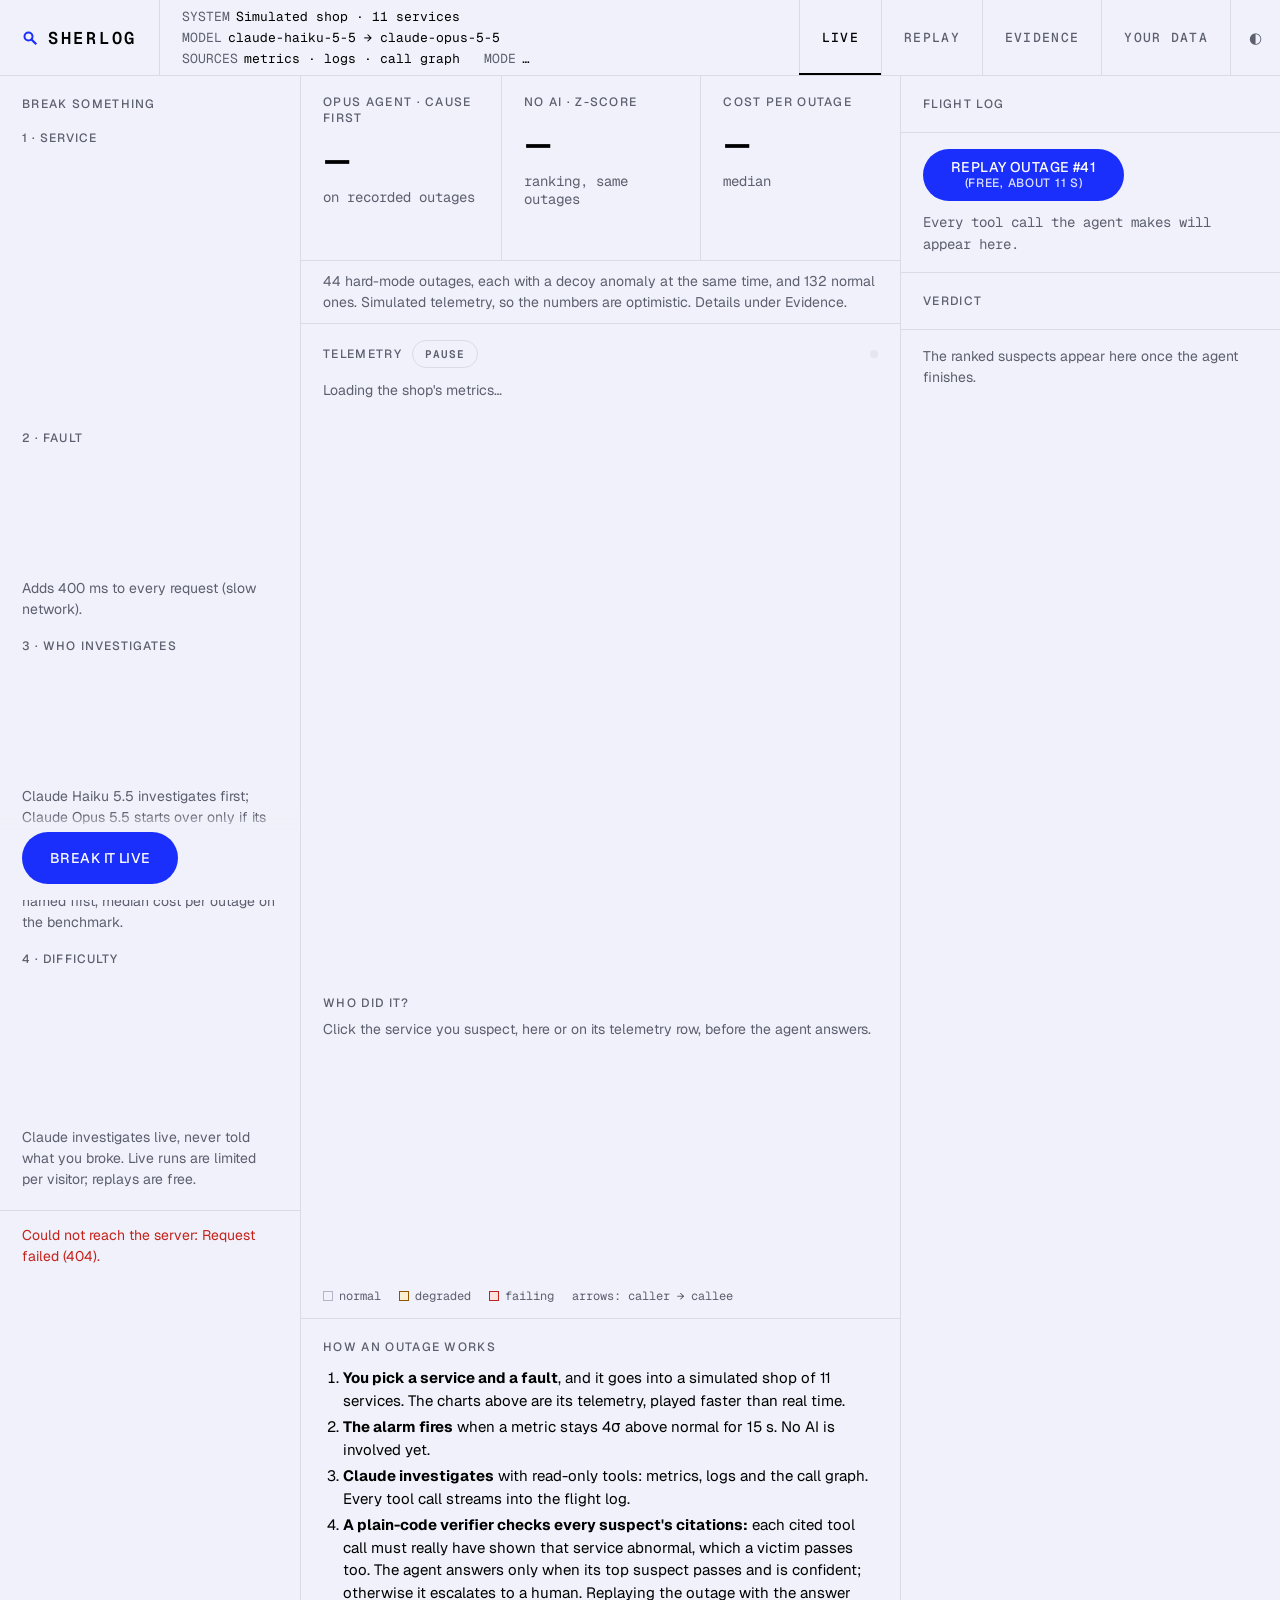
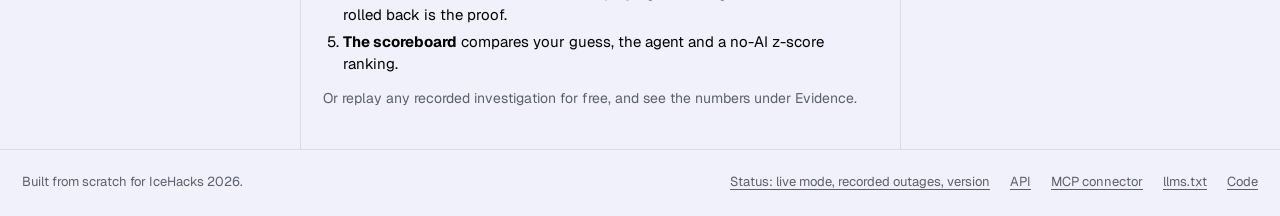
==== commit 4bc6f90c: "perf: hold the console's layout still while its data loads Lighthouse measured a layout shift of 0.3" ====
--- a/static/index.html
+++ b/static/index.html
@@ -33,7 +33,7 @@
   .top { display: flex; align-items: stretch; border-bottom: 1px solid var(--line); min-height: 48px; }
   .brand { display: flex; align-items: center; gap: 10px; padding: 0 22px; border-right: 1px solid var(--line); font: 600 17px var(--mono); letter-spacing: .16em; color: inherit; text-decoration: none; }
   .brand svg { width: 16px; height: 16px; }
-  .meta { flex: 1; min-width: 0; display: flex; flex-wrap: wrap; align-items: center; gap: 4px 24px; padding: 8px 22px; font: 13px var(--mono); }
+  .meta { flex: 1; min-width: 0; display: flex; flex-wrap: wrap; align-items: center; gap: 4px 24px; padding: 8px 22px; font: 13px/17px var(--mono); }  /* a fixed line: the bar keeps its height when the font arrives */
   .meta span { color: var(--muted); margin-right: 6px; }
   .meta b { font-weight: 400; }
   .views, .views [role="tablist"] { display: flex; }
@@ -88,6 +88,7 @@
   .cell:is([aria-pressed="true"], [aria-checked="true"]) small { color: inherit; opacity: .75; }
   .desc { margin: 10px 0 0; font-size: 14px; color: var(--muted); min-height: 3em; }
   #modelDesc { min-height: 0; }
+  .cell.wait { visibility: hidden; }  /* a blank cell holding a grid's place until the shop's data arrives */
   .act { position: relative; isolation: isolate; overflow: hidden; margin-top: 18px; height: 52px; padding: 0 28px; border: 0; border-radius: var(--pill); background: var(--accent); color: var(--on-accent);
     font: 500 14px var(--sans); letter-spacing: .03em; text-transform: uppercase; transition: color .4s ease, transform var(--hover) var(--ease-quad); }
   .act::before { content: ""; position: absolute; inset: 0; z-index: -1; border-radius: inherit; background: var(--ink); transform: translateY(102%); transition: transform .5s var(--ease-snap); }
@@ -130,6 +131,7 @@
   .stat .label { margin: 0; }
   .big { margin: 8px 0 4px; font: 400 48px/1.05 var(--sans); letter-spacing: -.05em; font-variant-numeric: tabular-nums; }
   .stat .small { font: 14px var(--mono); color: var(--muted); }
+  @media (min-width: 761px) { .stat .small { min-height: 3lh; } }  /* side by side, the tallest sub-line has 3 lines once loaded */
   .note { margin: 0; padding: 10px 22px; border-bottom: 1px solid var(--line); font-size: 14px; color: var(--muted); }
   @media (max-width: 760px) { .stats { grid-template-columns: minmax(0, 1fr); } .stat + .stat { border-left: 0; border-top: 1px solid var(--line); } }
   .head { display: flex; flex-wrap: wrap; align-items: center; justify-content: space-between; gap: 8px 16px; padding: 16px 22px 12px; }
@@ -177,7 +179,7 @@
   .tele-val { padding: 7px 14px 0 6px; border-left: 1px solid var(--line); text-align: right; font: 14px/1.35 var(--mono); white-space: nowrap; }
   .axis { height: 26px; border-bottom: 1px solid var(--line); }
   .axis canvas { width: 100%; height: 22px; display: block; }
-  .tele-wait { padding: 0 22px 16px; }
+  .tele-wait { height: calc(1px + 11 * 52px + 26px); padding: 0 22px 16px; }  /* the shop's 11 rows and the axis */
   #tip { position: fixed; z-index: 20; background: var(--tip-bg); color: var(--text); border: 1px solid var(--line-strong); border-radius: 8px; padding: 6px 9px; font: 11px/1.5 var(--mono); white-space: pre; pointer-events: none; animation: fade var(--fast) var(--ease-quad); }
   @keyframes fade { from { opacity: 0; } }
   @media (max-width: 760px) {
@@ -301,8 +303,9 @@
     SHERLOG
   </a>
   <div class="meta">
-    <div><span>SYSTEM</span><b id="metaSystem">Simulated shop</b></div>
-    <div><span>MODEL</span><b id="metaModel">Claude</b></div>
+    <!-- the text the console shows once the shop has loaded, so the bar does not rewrap then -->
+    <div><span>SYSTEM</span><b id="metaSystem">Simulated shop · 11 services</b></div>
+    <div><span>MODEL</span><b id="metaModel">claude-haiku-5-5 → claude-opus-5-5</b></div>
     <div><span>SOURCES</span>metrics · logs · call graph</div>
     <div><span>MODE</span><b id="metaMode">…</b></div>
   </div>
@@ -325,15 +328,17 @@
     <div class="pad" id="breakPanel" role="tabpanel" aria-labelledby="tab-live">
       <h2 class="label">Break something</h2>
       <p class="sub">1 · Service</p>
-      <div class="grid" id="svcGrid" role="radiogroup" aria-label="Service to break"></div>
+      <!-- until the shop's data arrives, blank cells hold each grid's place (11 services, 4 faults, 4 investigators,
+           2 modes) and the descriptions read as they will for the default picks, so nothing moves when it does -->
+      <div class="grid" id="svcGrid" role="radiogroup" aria-label="Service to break"><span class="cell wait" aria-hidden="true">&nbsp;</span><span class="cell wait" aria-hidden="true">&nbsp;</span><span class="cell wait" aria-hidden="true">&nbsp;</span><span class="cell wait" aria-hidden="true">&nbsp;</span><span class="cell wait" aria-hidden="true">&nbsp;</span><span class="cell wait" aria-hidden="true">&nbsp;</span><span class="cell wait" aria-hidden="true">&nbsp;</span><span class="cell wait" aria-hidden="true">&nbsp;</span><span class="cell wait" aria-hidden="true">&nbsp;</span><span class="cell wait" aria-hidden="true">&nbsp;</span><span class="cell wait" aria-hidden="true">&nbsp;</span></div>
       <p class="sub">2 · Fault</p>
-      <div class="grid" id="faultGrid" role="radiogroup" aria-label="Fault to inject"></div>
-      <p class="desc" id="faultDesc"></p>
+      <div class="grid" id="faultGrid" role="radiogroup" aria-label="Fault to inject"><span class="cell wait" aria-hidden="true"><b>&nbsp;</b><small>&nbsp;</small></span><span class="cell wait" aria-hidden="true"><b>&nbsp;</b><small>&nbsp;</small></span><span class="cell wait" aria-hidden="true"><b>&nbsp;</b><small>&nbsp;</small></span><span class="cell wait" aria-hidden="true"><b>&nbsp;</b><small>&nbsp;</small></span></div>
+      <p class="desc" id="faultDesc">Adds 400 ms to every request (slow network).</p>
       <p class="sub">3 · Who investigates</p>
-      <div class="grid" id="modelGrid" role="radiogroup" aria-label="Model that investigates"></div>
-      <p class="desc" id="modelDesc"></p>
+      <div class="grid" id="modelGrid" role="radiogroup" aria-label="Model that investigates"><span class="cell wait" aria-hidden="true"><b>&nbsp;</b><small>&nbsp;</small></span><span class="cell wait" aria-hidden="true"><b>&nbsp;</b><small>&nbsp;</small></span><span class="cell wait" aria-hidden="true"><b>&nbsp;</b><small>&nbsp;</small></span><span class="cell wait" aria-hidden="true"><b>&nbsp;</b><small>&nbsp;</small></span></div>
+      <p class="desc" id="modelDesc">Claude Haiku 5.5 investigates first; Claude Opus 5.5 starts over only if its citations fail the check, it is under 80% sure, or another service would explain more of the outage. Numbers: cause named first, median cost per outage on the benchmark.</p>
       <p class="sub">4 · Difficulty</p>
-      <div class="grid" id="modeGrid" role="radiogroup" aria-label="Difficulty"></div>
+      <div class="grid" id="modeGrid" role="radiogroup" aria-label="Difficulty"><span class="cell wait" aria-hidden="true"><b>&nbsp;</b><small>&nbsp;</small></span><span class="cell wait" aria-hidden="true"><b>&nbsp;</b><small>&nbsp;</small></span></div>
       <div class="go-bar"><button type="button" class="act" id="go">Break it live</button></div>
       <p class="hint">Claude investigates live, never told what you broke. Live runs are limited per visitor; replays are free.</p>
     </div>
@@ -380,7 +385,7 @@
       <div class="stat"><p class="label">No AI · z-score</p><div class="big" id="statBase">–</div><div class="small" id="statBaseSub">ranking, same outages</div></div>
       <div class="stat"><p class="label">Cost per outage</p><div class="big" id="statCost">–</div><div class="small" id="statCostSub">median</div></div>
     </div>
-    <p class="note" id="statNote">Benchmark on simulated telemetry, so the numbers are optimistic. Details under Evidence.</p>
+    <p class="note" id="statNote">44 hard-mode outages, each with a decoy anomaly at the same time, and 132 normal ones. Simulated telemetry, so the numbers are optimistic. Details under Evidence.</p>
 
     <div class="head" id="teleHead">
       <div class="head-l">
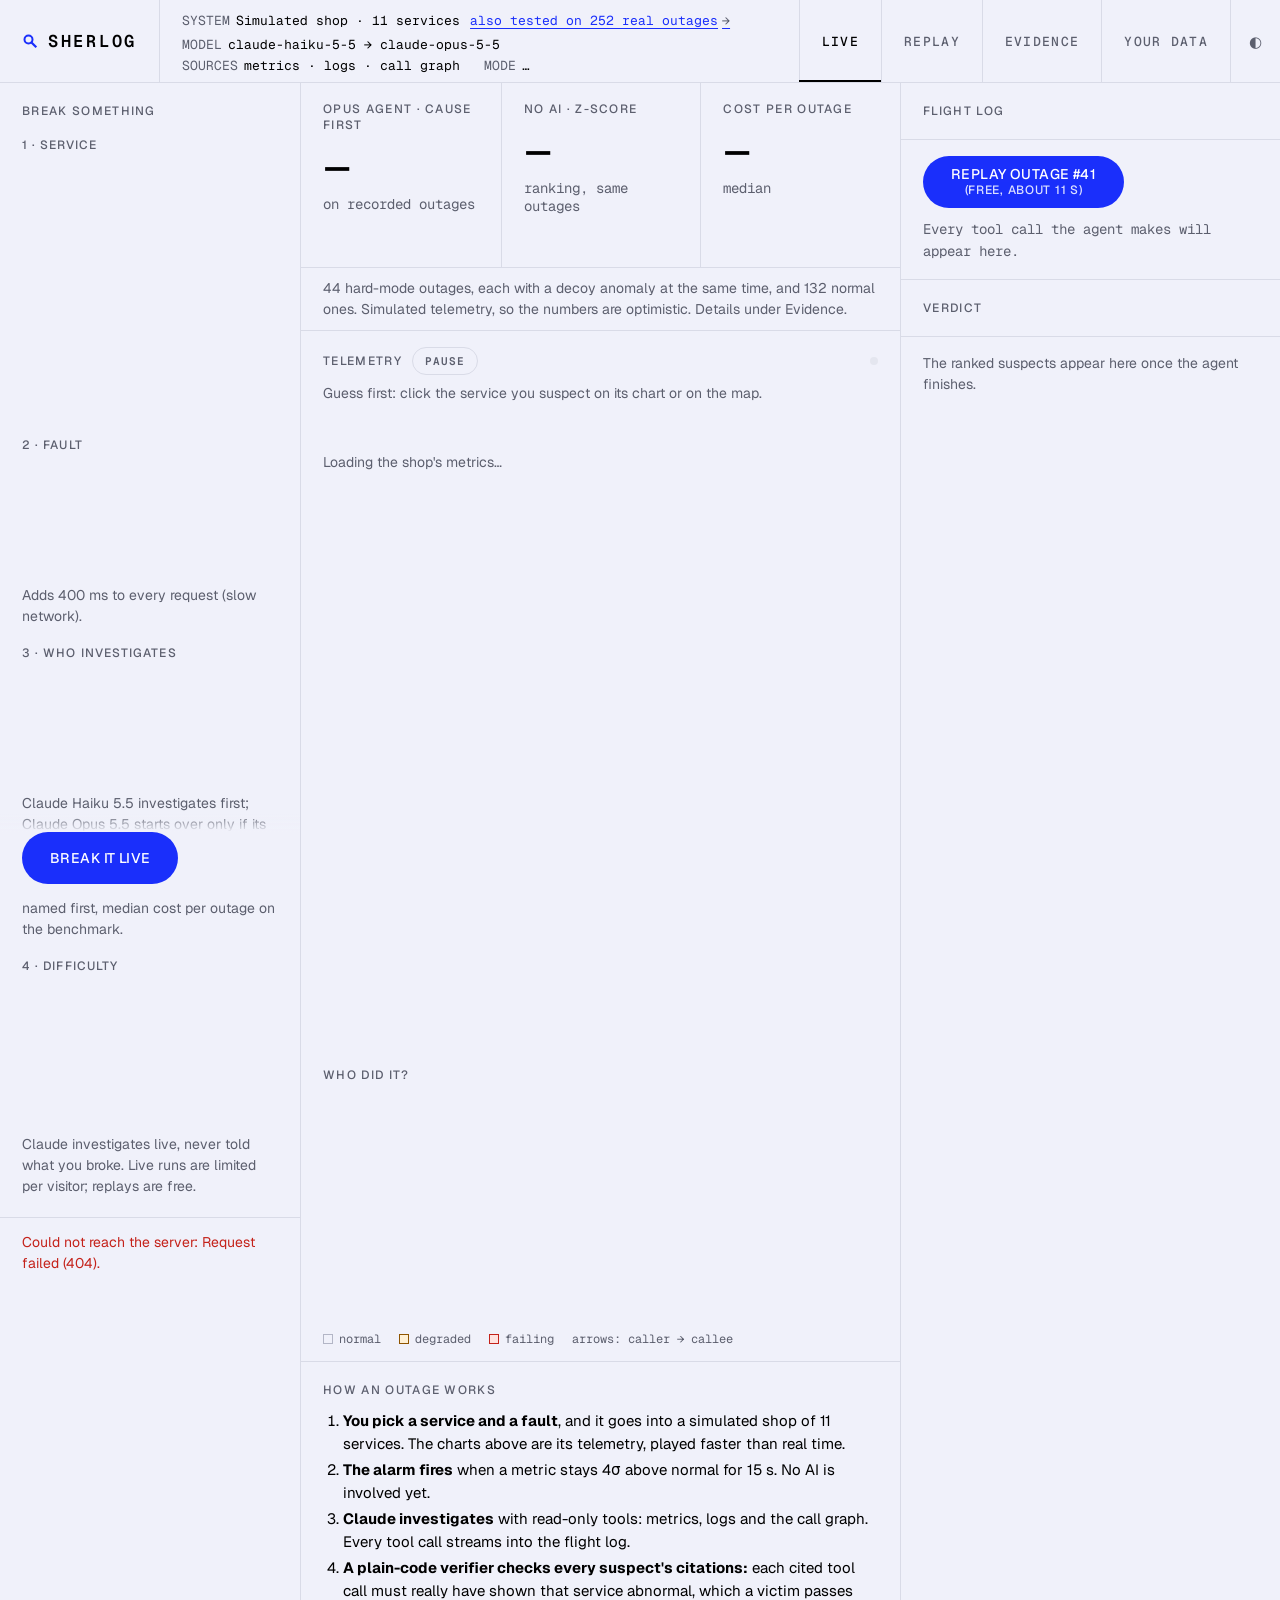
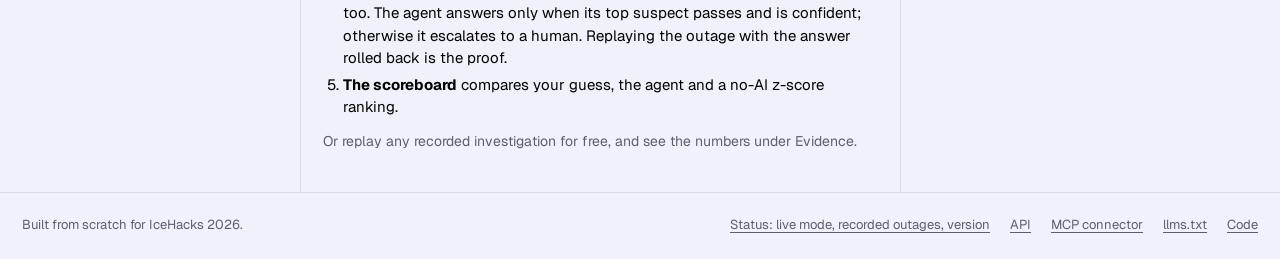
==== commit 69da6b67: "merge: security headers, crawler files, a 404 page, an API reference, no layout shift and browser ch" ====
--- a/static/index.html
+++ b/static/index.html
@@ -43,6 +43,7 @@
   .ink { position: absolute; top: 0; left: 0; pointer-events: none; transition: transform .5s var(--ease-drawer), width .5s var(--ease-drawer); }
   .views .ink { top: auto; bottom: 0; height: 2px; background: var(--text); }
   .views .theme { padding: 0 18px; font-size: 15px; letter-spacing: 0; }
+  .meta-link { display: inline-flex; align-items: center; gap: .5ch; min-height: 24px; margin-left: 10px; color: var(--accent-text); text-underline-offset: 3px; }
 
   /* ---- three columns ---- */
   .layout { display: grid; grid-template-columns: 300px minmax(0, 1fr) 380px; min-height: calc(100vh - 49px); }
@@ -137,6 +138,10 @@
   .head { display: flex; flex-wrap: wrap; align-items: center; justify-content: space-between; gap: 8px 16px; padding: 16px 22px 12px; }
   .head .label { margin: 0; }
   .head .hint { margin: 0; }
+  /* the guess prompt and Skip to verdict share a row under the telemetry's controls, where a replay starts; the
+     button keeps its place while hidden, so showing it moves nothing */
+  .guess-row { flex-basis: 100%; display: flex; flex-wrap: wrap; align-items: center; justify-content: space-between; gap: 8px 16px; }
+  #skipBtn.off { visibility: hidden; }
 
   /* ---- middle: service map ---- */
   .map-wrap { padding: 0 22px 14px; border-bottom: 1px solid var(--line); }
@@ -232,6 +237,9 @@
   pre { margin: 6px 0 0; padding: 10px; border-radius: 10px; background: var(--sunk); border: 1px solid var(--line); font: 12px/1.5 var(--mono); white-space: pre-wrap; overflow-wrap: anywhere; }
   @keyframes rise { from { opacity: 0; transform: translateY(6px); } }
   #verdict { padding: 16px 22px 28px; }
+  /* the verdict just landed: its banner is ringed for a moment (with reduced motion it just appears and goes) */
+  #verdict .banner { transition: box-shadow .6s var(--ease-quad); }
+  #verdict.landed .banner { box-shadow: 0 0 0 3px var(--accent); }
   .empty { margin: 0; color: var(--muted); font-size: 14px; }
   .score { padding: 14px 16px; margin-bottom: 14px; border-radius: var(--radius-sm); background: var(--card); box-shadow: var(--shadow); }
   .score h3 { margin: 0 0 2px; font: 600 17px var(--sans); }
@@ -289,11 +297,17 @@
   .ev-table td { padding: 10px 12px 10px 0; border-bottom: 1px solid var(--line); }
   .ev-table th:not(:first-child), .ev-table td:not(:first-child) { text-align: right; white-space: nowrap; }
   .ev-table tbody tr:last-child td { font-weight: 600; }
+  #evReal tbody tr:first-child td { font-weight: 600; } #evReal tbody tr:last-child td { font-weight: 400; }  /* Sherlog leads */
+  .evidence h2.part { margin: 40px 0 10px; font: 600 22px/1.25 var(--sans); letter-spacing: -.01em; color: var(--text); }
+  .evidence h2.part:focus { outline: none; }  /* focused only so the header's link lands here */
+  .evidence .source { font: 13px/1.6 var(--mono); }
+  .evidence .source a { color: var(--text); text-underline-offset: 3px; }
 
   .foot { display: flex; flex-wrap: wrap; justify-content: space-between; align-items: center; gap: 0 24px; padding: 10px 22px 12px; border-top: 1px solid var(--line); font-size: 13px; color: var(--muted); }
   .foot a { display: inline-flex; align-items: center; min-height: 44px; }  /* a whole touch target, as in the story page's footer */
   .foot nav { display: flex; flex-wrap: wrap; gap: 0 20px; }
-</style>
+    #evRealTest.ev-gap { margin-top: 12px; }
+  </style>
 </head>
 <body>
 <a class="skip" href="#main">Skip to content</a>
@@ -304,7 +318,7 @@
   </a>
   <div class="meta">
     <!-- the text the console shows once the shop has loaded, so the bar does not rewrap then -->
-    <div><span>SYSTEM</span><b id="metaSystem">Simulated shop · 11 services</b></div>
+    <div><span>SYSTEM</span><b id="metaSystem">Simulated shop · 11 services</b><a class="meta-link" id="realLink" href="#evidence">also tested on 252 real outages <span aria-hidden="true">→</span></a></div>
     <div><span>MODEL</span><b id="metaModel">claude-haiku-5-5 → claude-opus-5-5</b></div>
     <div><span>SOURCES</span>metrics · logs · call graph</div>
     <div><span>MODE</span><b id="metaMode">…</b></div>
@@ -353,7 +367,7 @@
     </div>
     <div class="pad" id="dataPanel" role="tabpanel" aria-labelledby="tab-data" hidden>
       <h2 class="label">Your data</h2>
-      <p class="hint flush">Bring 10 minutes of telemetry from your own system, with its call graph (2 to 40 services) or mapped onto the shop's 11, and the same alarm, rankings and checks run on it.</p>
+      <p class="hint flush">Bring 10 minutes of telemetry from your own system, with its call graph (2 to 80 services) or mapped onto the shop's 11, and the same alarm, rankings and checks run on it.</p>
       <p class="hint near"><a href="https://github.com/shaunmortal/sherlog/blob/main/docs/bring-your-own.md">The format, and how to export your telemetry</a></p>
       <p class="sub">1 · Telemetry</p>
       <div class="grid">
@@ -393,11 +407,15 @@
         <button type="button" class="pause" id="pauseBtn" aria-pressed="false">PAUSE</button>
       </div>
       <div class="mtabs" id="metricTabs" role="group" aria-label="Metric shown"></div>
+      <div class="guess-row">
+        <p class="hint" id="guessHint">Guess first: click the service you suspect on its chart or on the map.</p>
+        <button type="button" class="pause off" id="skipBtn">SKIP TO VERDICT</button>
+      </div>
     </div>
     <div id="telemetry"><p class="empty tele-wait">Loading the shop's metrics…</p></div>
     <a class="jump" id="jumpVerdict" href="#h-verdict" hidden>See the verdict <span aria-hidden="true">&nbsp;↓</span></a>
 
-    <div class="head" id="mapHead"><h2 class="label">Who did it?</h2><p class="hint" id="guessHint">Click the service you suspect, here or on its telemetry row, before the agent answers.</p></div>
+    <div class="head" id="mapHead"><h2 class="label">Who did it?</h2></div>
     <div class="map-wrap">
       <svg id="map" viewBox="0 0 800 340" role="group" aria-label="Service map"></svg>
       <div class="legend"><span><i></i>normal</span><span><i class="warn"></i>degraded</span><span><i class="bad"></i>failing</span><span>arrows: caller → callee</span></div>
@@ -431,6 +449,12 @@
 
 <div class="evidence" id="evidence" role="tabpanel" aria-labelledby="tab-evidence" hidden>
   <h1>How well does the agent work?</h1>
+  <h2 class="part" id="h-real" tabindex="-1">On <span class="realN">252</span> real outages · a public benchmark</h2>
+  <p>Three real microservice systems (12, 15 and 68 services), each broken on purpose and scored by the benchmark's own evaluator. The best published methods were re-run on the same cases with the benchmark's own runner. Ranked first: the root-cause service is the method's first suspect.</p>
+  <div class="table-wrap" id="evReal" role="region" tabindex="0" aria-labelledby="h-real"></div>
+  <p id="evRealTest" class="ev-gap"></p>
+  <p class="source">Data: RCAEval benchmark, MIT licence. <a href="https://github.com/shaunmortal/sherlog/blob/main/docs/real-benchmark.md">The method and every table</a></p>
+  <h2 class="part" id="h-controlled">The controlled benchmark · a simulated shop</h2>
   <p><span class="evN">132</span> outages, three for every service × fault type, on seeds that were never looked at while the agent was built. "Cause first" means the true cause was ranked first <i>and</i> its citations were verified. Every run, with each tool call and the model's reasoning, can be replayed under Replay.</p>
   <p>The telemetry is simulated: caller logs name the failing service and faults are single and clean, so the absolute numbers are optimistic. The no-AI baselines run on exactly the same data, so the comparison is fair.</p>
   <h2 class="sub" id="h-methods">What each capability and model adds · <span class="evN">132</span> outages · [95% interval]</h2>
@@ -505,6 +529,7 @@
 let still = false;                 // the viewer paused the motion
 let playing = false;               // a playback is running (shown as LIVE unless paused)
 let busyFocus = null;              // the button that had keyboard focus when a run disabled it
+let fastForward = false;           // Skip to verdict: the rest of the recording plays in order, with no waits
 // the flight log and verdict as the page first shows them, for when the console holds no outage again
 const BLANK = { log: $('#log').firstElementChild.cloneNode(true), verdict: $('#verdict').firstElementChild.cloneNode(true) };
 
@@ -986,10 +1011,10 @@
   const id = ++playId;
   setLive(MOTION);
   for (let t = from; t <= to; t++) {
-    while (still && id === playId) await sleep(STILL_POLL_MS);
+    while (still && !fastForward && id === playId) await sleep(STILL_POLL_MS);
     if (id !== playId) return false;
     draw(t);
-    if (ms) await sleep(ms);
+    if (ms) await sleep(fastForward ? 0 : ms);
   }
   if (id === playId) setLive(false);
   return id === playId;
@@ -1093,6 +1118,34 @@
   if (rollback) announce(rollback.textContent);
   enter($('#verdict').querySelectorAll(':scope > :not(.suspects):not(.notes), .suspects > li, .notes > *'), { duration: 600, stagger: 50, easing: 'quint', y: 8 });
   offerJump();
+  landVerdict();
+}
+
+const LANDED_MS = 2000;  // how long a fresh verdict stays ringed
+let landedTimer = 0;
+
+/** The verdict just landed: bring it into view and ring it for a moment. On a phone the jump pill offers it instead,
+    unless the viewer asked to skip to it. */
+function landVerdict() {
+  const head = $('#h-verdict'), top = head.getBoundingClientRect().top;
+  if ((!PHONE.matches || fastForward) && (top < 0 || top > innerHeight * 0.4)) {
+    head.scrollIntoView({ behavior: MOTION ? 'smooth' : 'auto', block: 'start' });
+  }
+  $('#verdict').classList.add('landed');
+  clearTimeout(landedTimer);  // a verdict right after another keeps its full moment
+  landedTimer = setTimeout(() => $('#verdict').classList.remove('landed'), LANDED_MS);
+}
+
+/** Skip to verdict: play the rest of the recorded events in order, without the waits between them. */
+function skipToVerdict() {
+  fastForward = true;
+  hideSkip();
+}
+
+/** Hide Skip to verdict; keyboard focus on it waits at the verdict instead of dropping to the page. */
+function hideSkip() {
+  if (document.activeElement === $('#skipBtn')) $('#h-verdict').focus({ preventScroll: true });
+  $('#skipBtn').classList.add('off');
 }
 
 /** The answer's own result of the rollback replay, next to its citation badge. */
@@ -1202,6 +1255,7 @@
 
 function begin(message, investigator) {
   state = { ...freshState(), running: true, investigator };
+  fastForward = false;
   seenPills = new Set();
   setAgent(watching());
   view = { ...view, picked: false };
@@ -1218,6 +1272,7 @@
 
 function end(message = 'Done. Break something else?', tone = 'ok') {
   state = { ...state, running: false };
+  hideSkip();
   setAgent(watching());
   setBusy(false);
   setStatus(message, tone);
@@ -1291,9 +1346,11 @@
     const ran = model ?? events.find((ev) => ev.type === 'verdict')?.model ?? META.model;
     state = { ...state, investigator: shortModel(ran) };
     onScreen({ label, model: ran });
+    $('#skipBtn').classList.remove('off');
     for (const ev of events) {
       await handle(ev);
-      await sleep(REPLAY_DELAY_MS[ev.type] ?? 0);
+      if (ev.type === 'verdict') hideSkip();
+      await sleep(fastForward ? 0 : REPLAY_DELAY_MS[ev.type] ?? 0);
     }
     end('Done. Replay another, or break something live.');
   } catch (err) {
@@ -1314,8 +1371,12 @@
 function readIncident() {
   const text = $('#dataText').value.trim();
   if (!text) throw new Error('Paste an incident, open a file or use the sample first.');
-  try { return JSON.parse(text); }
+  let doc;
+  try { doc = JSON.parse(text); }
   catch (err) { throw new Error(`That is not valid JSON: ${err.message}`); }
+  // the charts draw the four standard metrics; an upload with its own goes to the API, which takes it
+  if (doc && doc.metrics) throw new Error('This console draws latency, errors, cpu and memory only. Send an upload with its own "metrics" to POST /api/triage or /api/investigate.');
+  return doc;
 }
 
 const SAMPLES = {
@@ -1486,6 +1547,23 @@
     Object.entries(agent.by_fault).map(([f, g]) => [f, g.outages, pct(g.baseline_ac1), pct(g.agent_ac1)])));
 }
 
+/** The public benchmark of real outages, first: Sherlog against its own no-AI rule and the published methods. */
+function renderReal(r) {
+  if (!r) return;
+  for (const n of document.querySelectorAll('.realN')) n.textContent = r.cases;
+  // rounded half to even, as Python prints them, so the interval reads as docs/real-benchmark.md has it (88.5 -> 88)
+  const even = (x) => { const v = x * 100, n = Math.round(v); return v - Math.floor(v) === 0.5 && n % 2 ? n - 1 : n; };
+  const withRealCI = (m) => `${pct(m['AC@1'])} [${m['AC@1_ci95'].map(even).join('–')}]`;
+  $('#evReal').replaceChildren(table(['Method', 'Ranked first', 'In top 3', 'Avg@5'],
+    Object.values(r.methods).map((m) => [m.label, withRealCI(m), pct(m['AC@3']), m['Avg@5'].toFixed(2)])));
+  const pair = (k) => `${r.auto_vs[k].only_first_right} and ${r.auto_vs[k].only_second_right} (p = ${r.auto_vs[k].mcnemar_p.toExponential(1)})`;
+  $('#evRealTest').textContent = `Case by case, the agent was right where n-sigma was wrong in ${r.auto_vs.nsigma.only_first_right} outages, ` +
+    `and n-sigma right where the agent was wrong in ${r.auto_vs.nsigma.only_second_right} (exact McNemar test, ` +
+    `p = ${r.auto_vs.nsigma.mcnemar_p.toExponential(1)}); against multi-source n-sigma, ${pair('mmnsigma')}; against Sherlog's own ` +
+    `call-graph rule, with no AI, ${pair('graph')}. It answered ${r.agent.answered} of ${r.cases} on its own and handed the rest to a ` +
+    `person, for a median ${usd(r.agent.cost_usd_median)} an outage ($${r.agent.cost_usd_total.toFixed(2)} for all ${r.cases}).`;
+}
+
 function renderHard(ev, head) {
   const hard = ev['hard-agent'];
   if (!hard?.outages) { $('#evHard').replaceChildren(el('p', {}, 'No hard-mode runs yet.')); return; }
@@ -1559,6 +1637,8 @@
   arrowKeys($('[role="tablist"]'), [...document.querySelectorAll('[role="tab"]')], { ArrowRight: 1, ArrowLeft: -1 });
   $('#pauseBtn').hidden = !MOTION;  // with reduced motion nothing moves, so there is nothing to pause
   $('#pauseBtn').addEventListener('click', toggleStill);
+  $('#skipBtn').addEventListener('click', skipToVerdict);
+  $('#realLink').addEventListener('click', (e) => { e.preventDefault(); showView('evidence'); $('#h-real').focus(); });
   addEventListener('keydown', (e) => { if (e.key === 'Escape' && hover) { hover = null; paint(); } });  // Esc hides the chart readout
   try {
     META = await getJSON('/api/meta');
@@ -1574,6 +1654,7 @@
     (m) => { pick = { ...pick, hard: m === 'hard' }; press($('#modeGrid'), m); });
   renderStats(META.evidence);
   renderEvidence(META.evidence);
+  renderReal(META.real_benchmark);
   renderModels(META.evidence);
   useGraph(shopGraph());  // the map, the telemetry rows and the header's count of services
   revealOnScroll(document.querySelectorAll('#mapHead, .map-wrap, .how, #evidence > *'));  // once the telemetry has pushed them down
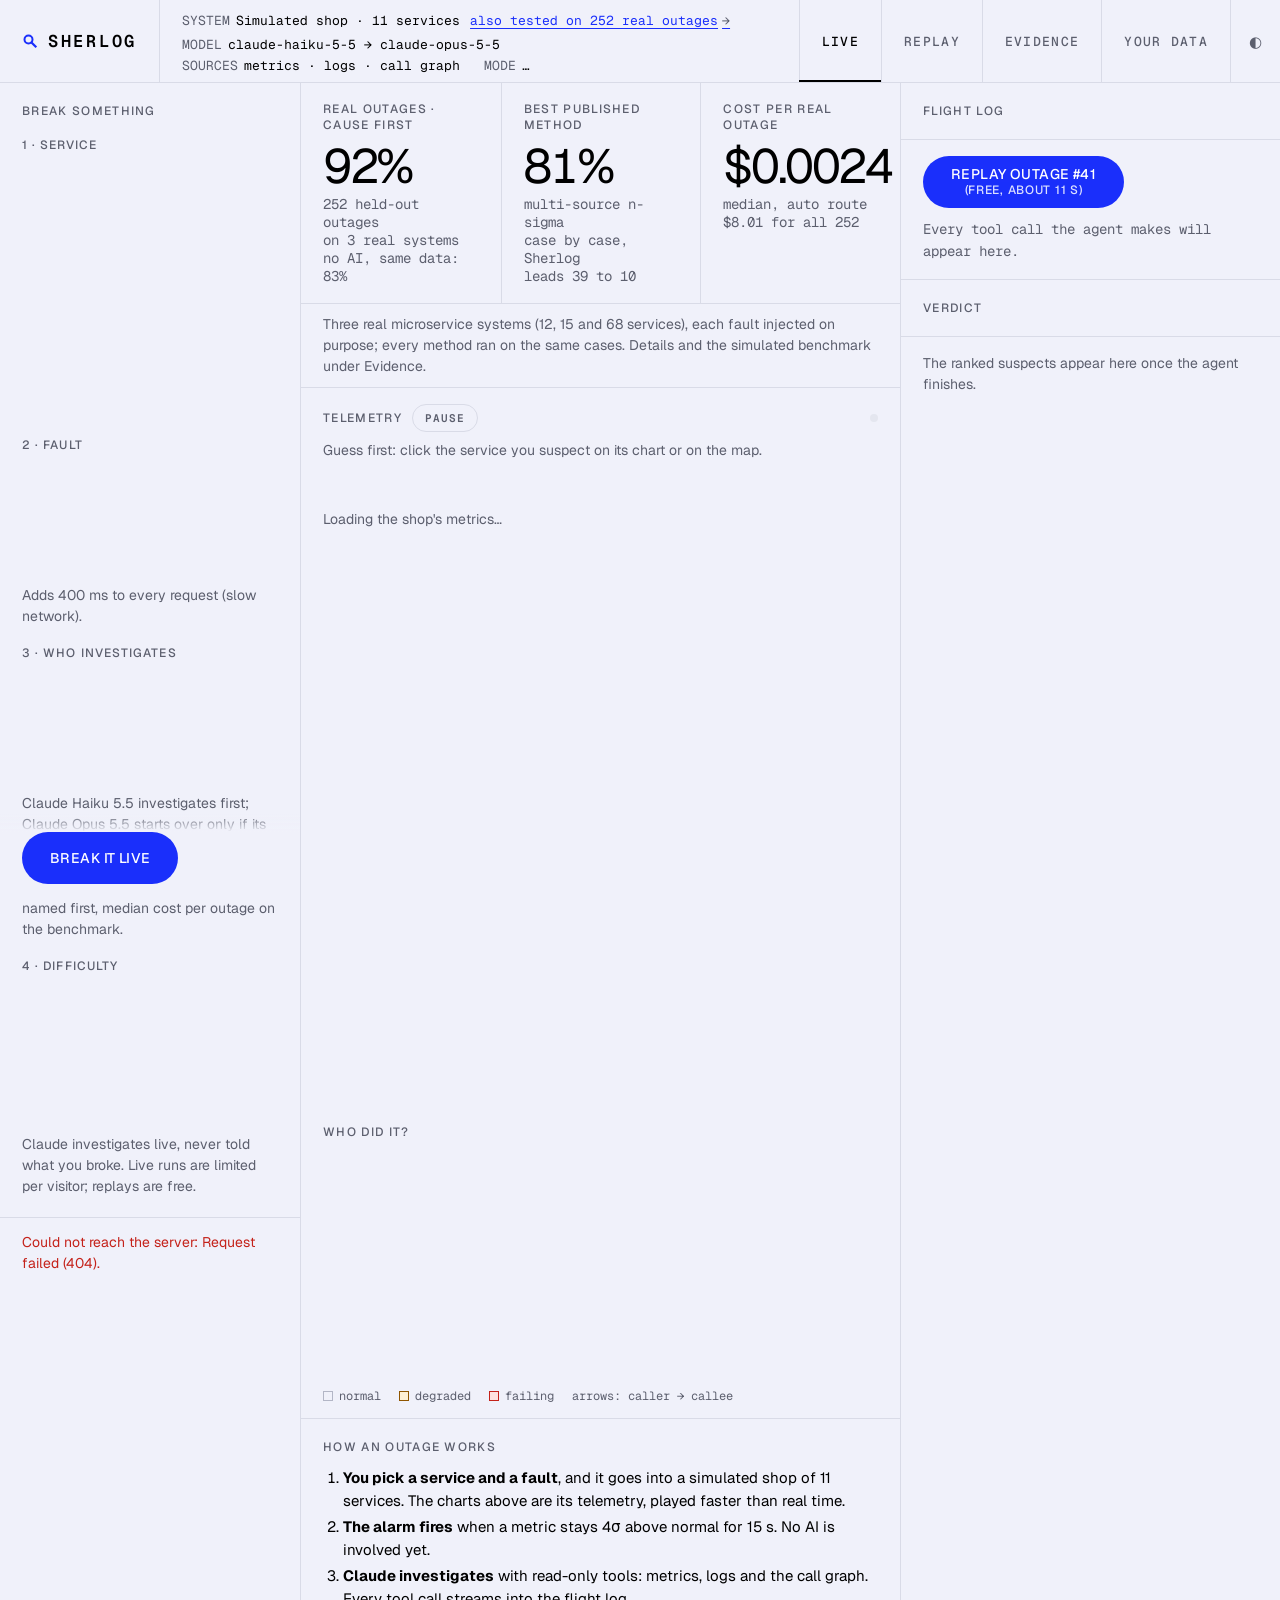
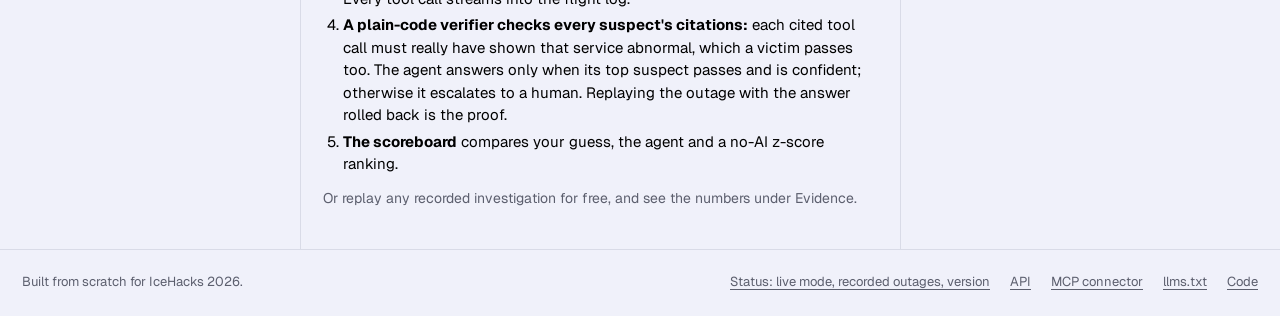
==== commit c938d729: "feat: the console's stats strip leads with the real-outage benchmark The three tiles at the top of /" ====
--- a/static/index.html
+++ b/static/index.html
@@ -394,12 +394,13 @@
   </section>
 
   <section class="col" id="middle" aria-label="The shop">
+    <!-- the text the strip shows once /api/meta has loaded (renderStats), so nothing moves or flickers then -->
     <div class="stats">
-      <div class="stat"><p class="label">Opus agent · cause first</p><div class="big" id="statAgent">–</div><div class="small" id="statAgentSub">on recorded outages</div></div>
-      <div class="stat"><p class="label">No AI · z-score</p><div class="big" id="statBase">–</div><div class="small" id="statBaseSub">ranking, same outages</div></div>
-      <div class="stat"><p class="label">Cost per outage</p><div class="big" id="statCost">–</div><div class="small" id="statCostSub">median</div></div>
+      <div class="stat"><p class="label">Real outages · cause first</p><div class="big" id="statReal">92%</div><div class="small" id="statRealSub">252 held-out outages<br>on 3 real systems<br>no AI, same data: 83%</div></div>
+      <div class="stat"><p class="label">Best published method</p><div class="big" id="statPublished">81%</div><div class="small" id="statPublishedSub">multi-source n-sigma<br>case by case, Sherlog<br>leads 39 to 10</div></div>
+      <div class="stat"><p class="label">Cost per real outage</p><div class="big" id="statCost">$0.0024</div><div class="small" id="statCostSub">median, auto route<br>$8.01 for all 252</div></div>
     </div>
-    <p class="note" id="statNote">44 hard-mode outages, each with a decoy anomaly at the same time, and 132 normal ones. Simulated telemetry, so the numbers are optimistic. Details under Evidence.</p>
+    <p class="note" id="statNote">Three real microservice systems (12, 15 and 68 services), each fault injected on purpose; every method ran on the same cases. Details and the simulated benchmark under Evidence.</p>
 
     <div class="head" id="teleHead">
       <div class="head-l">
@@ -1472,25 +1473,20 @@
 const pValue = (p) => (p < 0.001 ? 'p < 0.001' : `p = ${p.toFixed(3)}`);
 const wrongAnswers = (s) => Math.round(s.answered * (1 - s.right_when_answered));
 
-/** The strip leads with hard mode, where a decoy separates the methods; on normal outages every Claude variant scores 100%. */
-function renderStats(ev) {
-  const hard = ev?.['hard-agent'], normal = ev?.agent;
-  if (!hard?.outages || !normal?.outages) return;
-  const lines = (...texts) => texts.flatMap((t, i) => (i ? [el('br'), t] : [t]));
-  countUp($('#statAgent'), hard.agent_ac1, pct);
-  $('#statAgentSub').replaceChildren(...lines('in hard mode', `${wrongAnswers(hard)} wrong answers`, `normal mode: ${pct(normal.agent_ac1)}`));
-  countUp($('#statBase'), hard.baseline_ac1, pct);
-  $('#statBaseSub').replaceChildren(...lines('same hard outages', `normal mode: ${pct(normal.baseline_ac1)}`,
-    ...(hard.graph_ac1 != null ? [`call-graph rule: ${pct(hard.graph_ac1)}`] : [])));
-  $('#statNote').textContent = `${hard.outages} hard-mode outages, each with a decoy anomaly at the same time, and ${normal.outages} normal ones. ` +
-    'Simulated telemetry, so the numbers are optimistic. Details under Evidence.';
-}
-
-/** The cost tile follows the investigator picked for a live run. */
-function renderCost(model) {
-  const s = META.evidence?.[MODEL_VARIANT[model]];
-  $('#statCost').textContent = usd(s?.median_cost_usd);
-  $('#statCostSub').textContent = `${MODEL_NAME[model].replace('Claude ', '')}, median per normal outage`;
+/** The strip leads with the public benchmark of real outages; the simulated one is under Evidence. The page's own
+ * markup holds the same text for the first paint, so no count-up: tests/test_site.py keeps the two equal. */
+function renderStats(r) {
+  if (!r) return;
+  const m = r.methods, vs = r.auto_vs.mmnsigma;
+  const lines = (node, ...texts) => node.replaceChildren(...texts.flatMap((t, i) => (i ? [el('br'), t] : [t])));
+  $('#statReal').textContent = pct(m.auto['AC@1']);
+  lines($('#statRealSub'), `${r.cases} held-out outages`, `on ${r.system_count} real systems`, `no AI, same data: ${pct(m.graph['AC@1'])}`);
+  $('#statPublished').textContent = pct(m.mmnsigma['AC@1']);
+  lines($('#statPublishedSub'), 'multi-source n-sigma', 'case by case, Sherlog', `leads ${vs.only_first_right} to ${vs.only_second_right}`);
+  $('#statCost').textContent = usd(r.agent.cost_usd_median);
+  lines($('#statCostSub'), 'median, auto route', `$${r.agent.cost_usd_total.toFixed(2)} for all ${r.cases}`);
+  $('#statNote').textContent = `${r.systems[0].toUpperCase()}${r.systems.slice(1)}; every method ran on the same cases. ` +
+    'Details and the simulated benchmark under Evidence.';
 }
 
 function table(head, rows) {
@@ -1585,7 +1581,6 @@
     pick = { ...pick, model: k };
     for (const grid of grids) press(grid, k);
     nameRun(state.running ? recorded : null);  // the header names the pick, unless a replay is playing
-    renderCost(k);
     $('#modelDesc').textContent = `${MODEL_HINT[k]} Numbers: cause named first, median cost per outage on the benchmark.`;
   };
   for (const grid of grids) choiceGrid(grid, items, pick.model, choose);
@@ -1652,7 +1647,7 @@
   describeFault();
   choiceGrid($('#modeGrid'), [['normal', 'Normal', 'one clean fault'], ['hard', 'Hard', 'a decoy, fewer logs']], 'normal',
     (m) => { pick = { ...pick, hard: m === 'hard' }; press($('#modeGrid'), m); });
-  renderStats(META.evidence);
+  renderStats(META.real_benchmark);
   renderEvidence(META.evidence);
   renderReal(META.real_benchmark);
   renderModels(META.evidence);
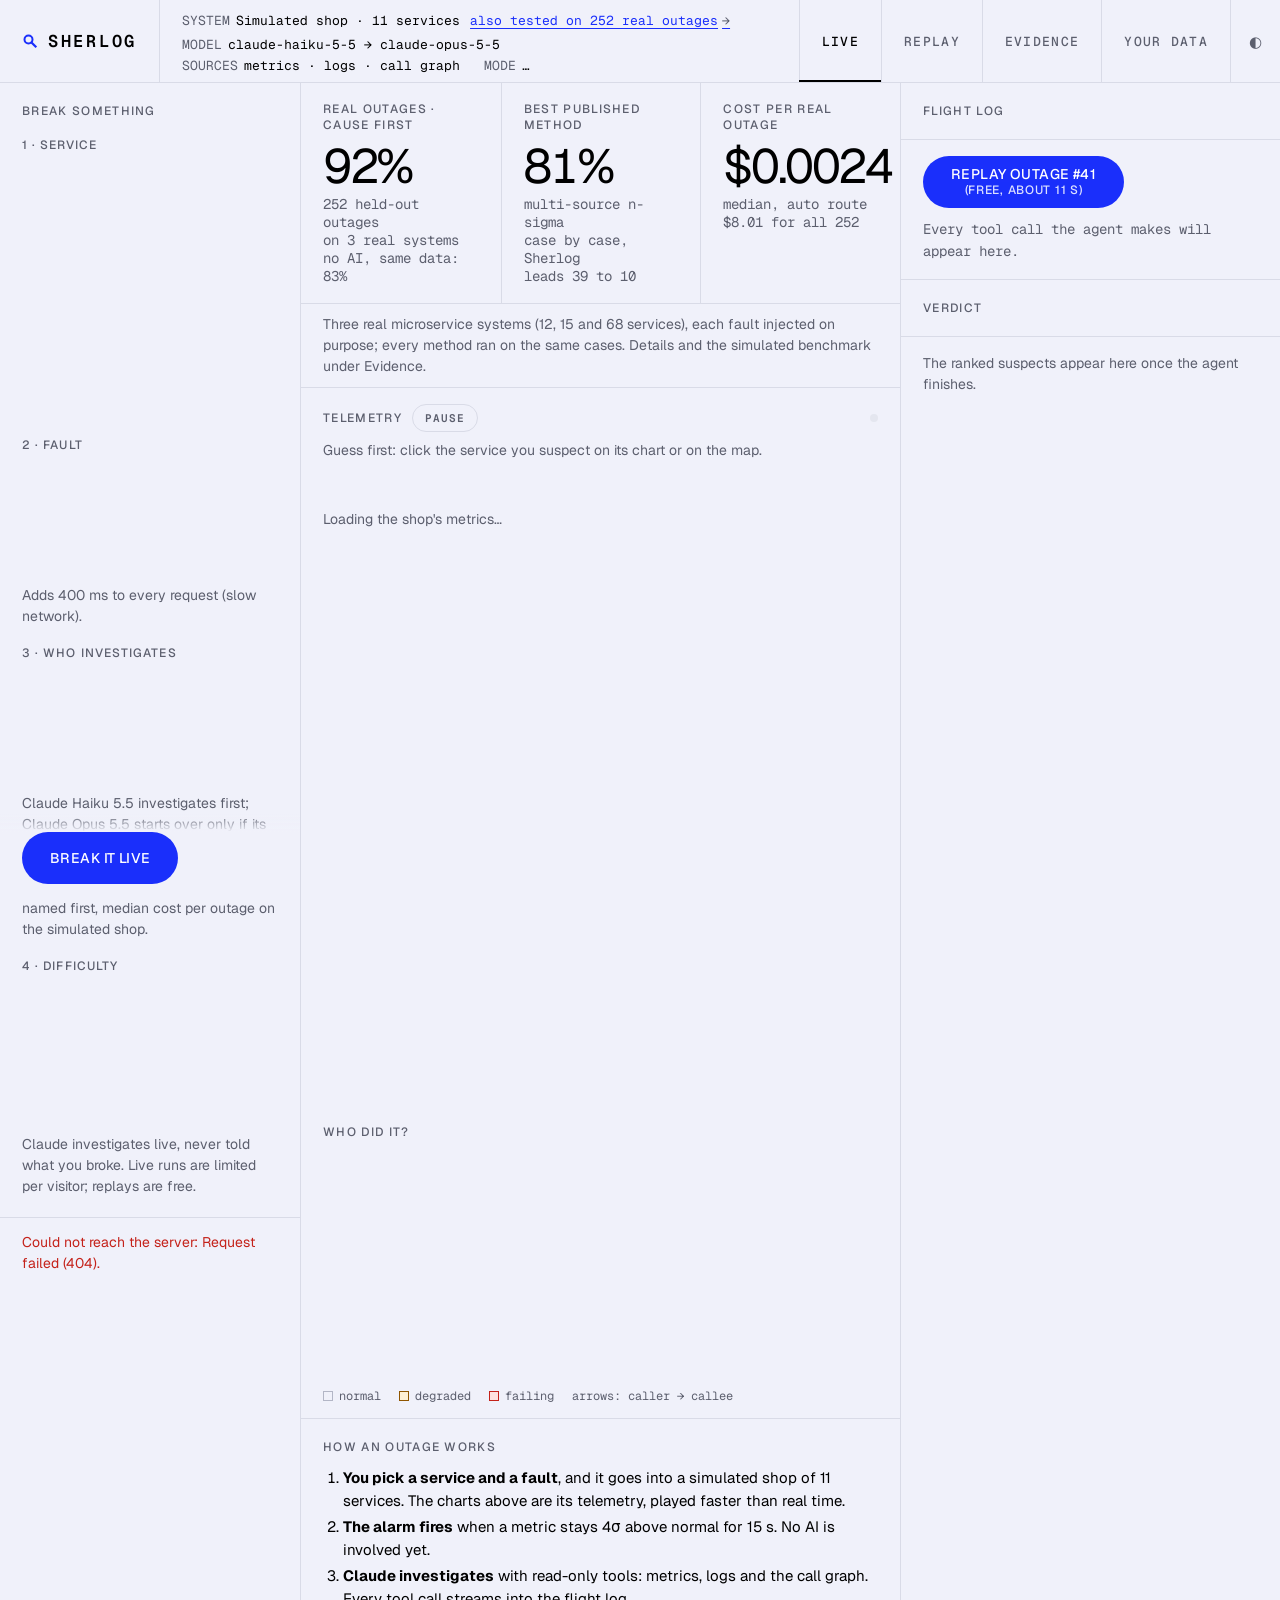
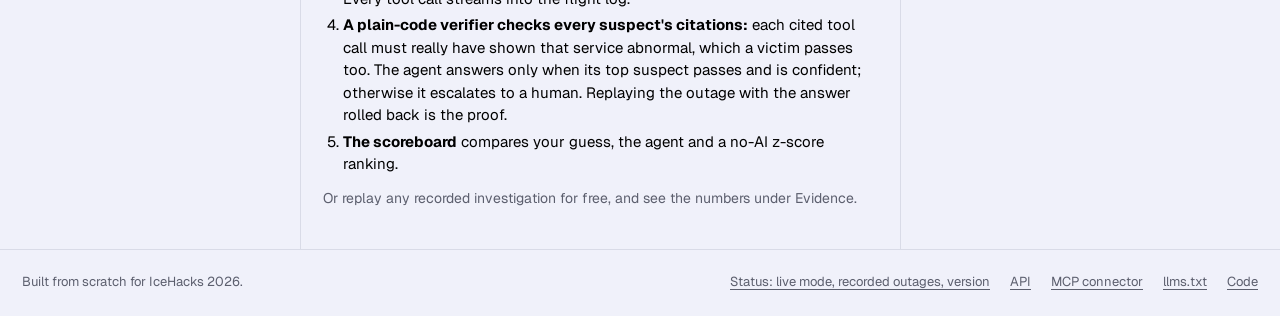
==== commit a07a2178: "fix: say the model picker's numbers come from the simulated shop, beside the real-outage stats" ====
--- a/static/index.html
+++ b/static/index.html
@@ -350,7 +350,7 @@
       <p class="desc" id="faultDesc">Adds 400 ms to every request (slow network).</p>
       <p class="sub">3 · Who investigates</p>
       <div class="grid" id="modelGrid" role="radiogroup" aria-label="Model that investigates"><span class="cell wait" aria-hidden="true"><b>&nbsp;</b><small>&nbsp;</small></span><span class="cell wait" aria-hidden="true"><b>&nbsp;</b><small>&nbsp;</small></span><span class="cell wait" aria-hidden="true"><b>&nbsp;</b><small>&nbsp;</small></span><span class="cell wait" aria-hidden="true"><b>&nbsp;</b><small>&nbsp;</small></span></div>
-      <p class="desc" id="modelDesc">Claude Haiku 5.5 investigates first; Claude Opus 5.5 starts over only if its citations fail the check, it is under 80% sure, or another service would explain more of the outage. Numbers: cause named first, median cost per outage on the benchmark.</p>
+      <p class="desc" id="modelDesc">Claude Haiku 5.5 investigates first; Claude Opus 5.5 starts over only if its citations fail the check, it is under 80% sure, or another service would explain more of the outage. Numbers: cause named first, median cost per outage on the simulated shop.</p>
       <p class="sub">4 · Difficulty</p>
       <div class="grid" id="modeGrid" role="radiogroup" aria-label="Difficulty"><span class="cell wait" aria-hidden="true"><b>&nbsp;</b><small>&nbsp;</small></span><span class="cell wait" aria-hidden="true"><b>&nbsp;</b><small>&nbsp;</small></span></div>
       <div class="go-bar"><button type="button" class="act" id="go">Break it live</button></div>
@@ -1581,7 +1581,7 @@
     pick = { ...pick, model: k };
     for (const grid of grids) press(grid, k);
     nameRun(state.running ? recorded : null);  // the header names the pick, unless a replay is playing
-    $('#modelDesc').textContent = `${MODEL_HINT[k]} Numbers: cause named first, median cost per outage on the benchmark.`;
+    $('#modelDesc').textContent = `${MODEL_HINT[k]} Numbers: cause named first, median cost per outage on the simulated shop.`;
   };
   for (const grid of grids) choiceGrid(grid, items, pick.model, choose);
   choose(pick.model);
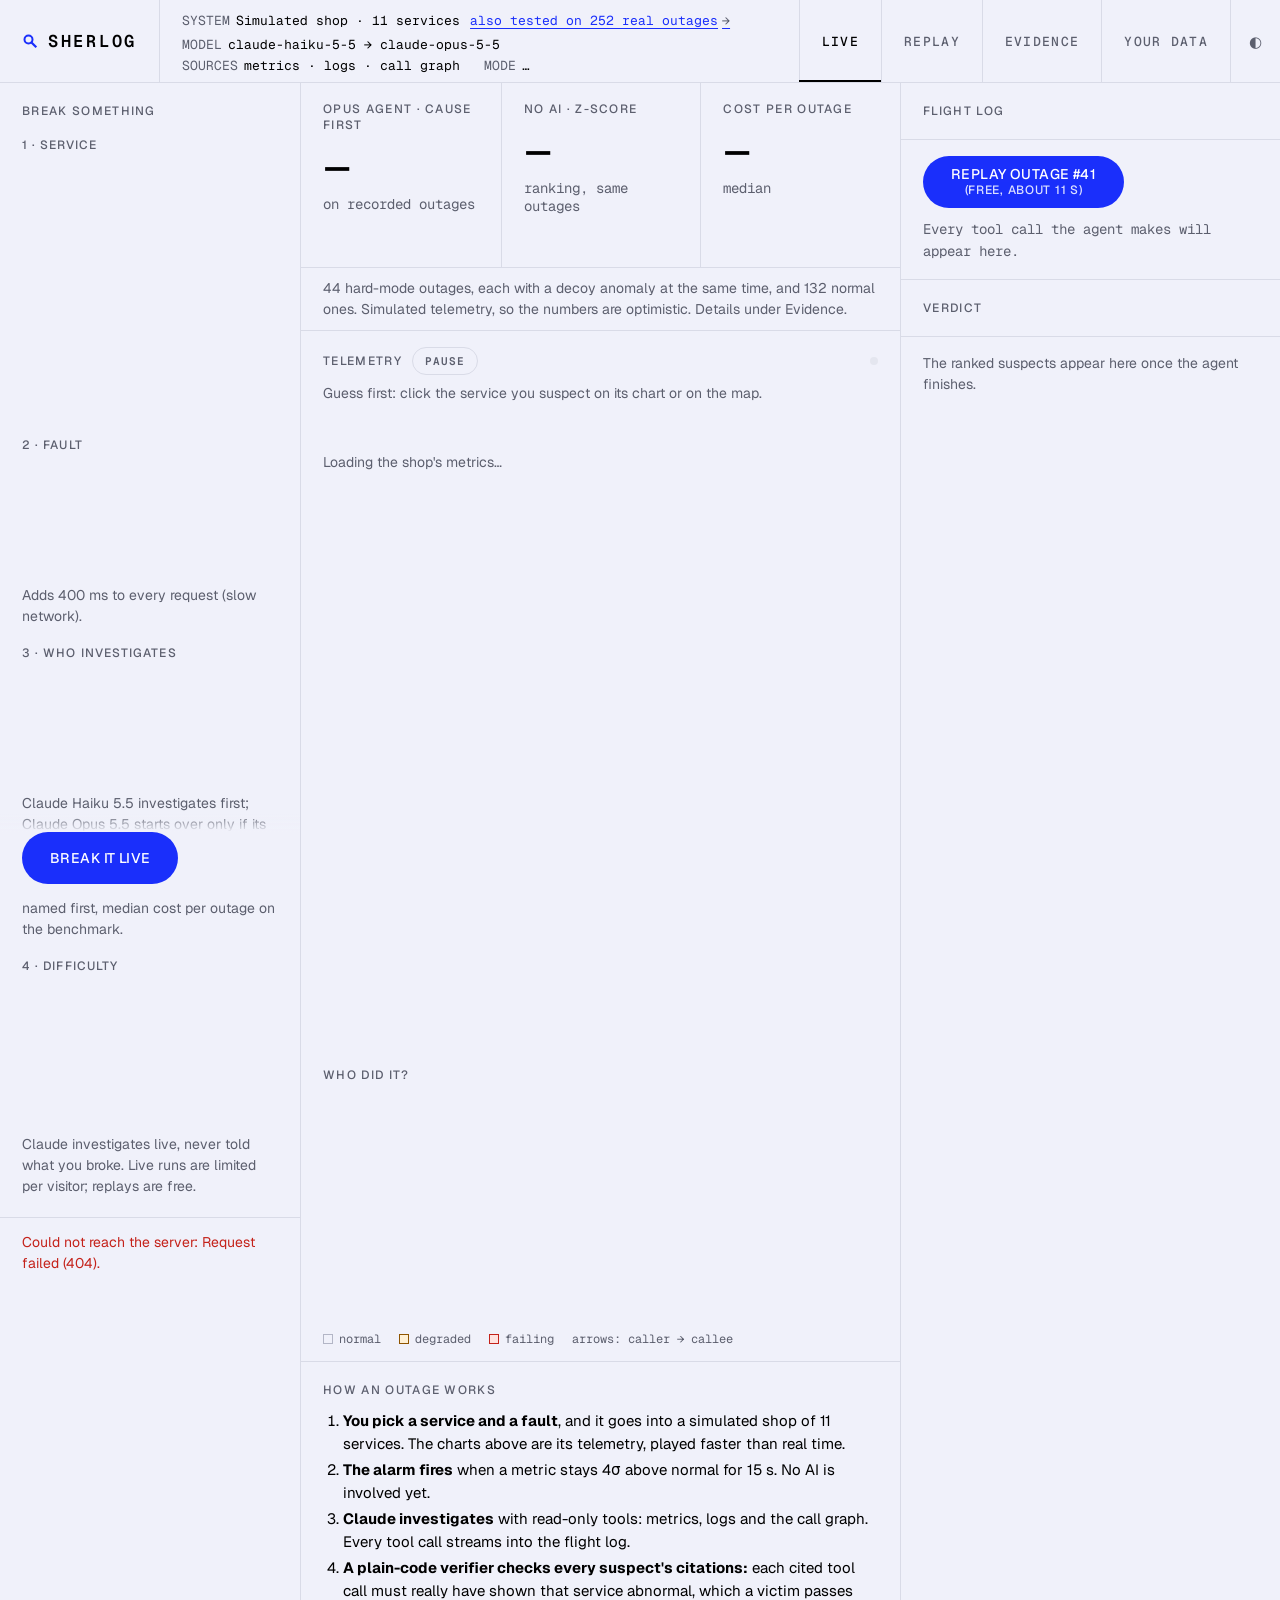
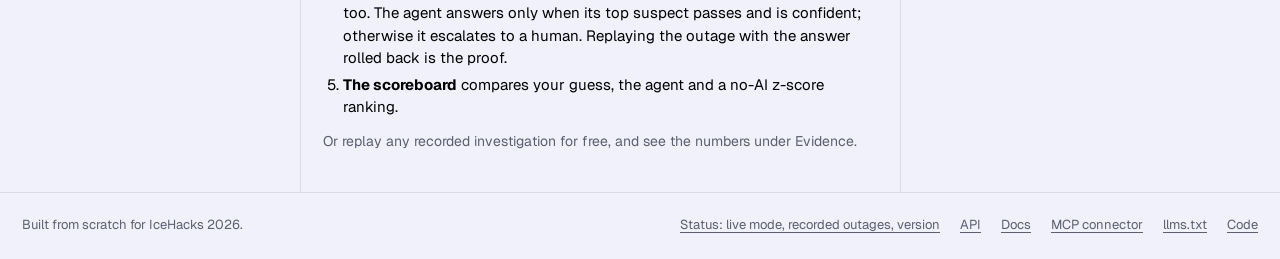
==== commit 0e71a208: "feat: the docs on the site at /guide, rendered from docs/*.md and the README /guide lists the docs; " ====
--- a/static/index.html
+++ b/static/index.html
@@ -350,7 +350,7 @@
       <p class="desc" id="faultDesc">Adds 400 ms to every request (slow network).</p>
       <p class="sub">3 · Who investigates</p>
       <div class="grid" id="modelGrid" role="radiogroup" aria-label="Model that investigates"><span class="cell wait" aria-hidden="true"><b>&nbsp;</b><small>&nbsp;</small></span><span class="cell wait" aria-hidden="true"><b>&nbsp;</b><small>&nbsp;</small></span><span class="cell wait" aria-hidden="true"><b>&nbsp;</b><small>&nbsp;</small></span><span class="cell wait" aria-hidden="true"><b>&nbsp;</b><small>&nbsp;</small></span></div>
-      <p class="desc" id="modelDesc">Claude Haiku 5.5 investigates first; Claude Opus 5.5 starts over only if its citations fail the check, it is under 80% sure, or another service would explain more of the outage. Numbers: cause named first, median cost per outage on the simulated shop.</p>
+      <p class="desc" id="modelDesc">Claude Haiku 5.5 investigates first; Claude Opus 5.5 starts over only if its citations fail the check, it is under 80% sure, or another service would explain more of the outage. Numbers: cause named first, median cost per outage on the benchmark.</p>
       <p class="sub">4 · Difficulty</p>
       <div class="grid" id="modeGrid" role="radiogroup" aria-label="Difficulty"><span class="cell wait" aria-hidden="true"><b>&nbsp;</b><small>&nbsp;</small></span><span class="cell wait" aria-hidden="true"><b>&nbsp;</b><small>&nbsp;</small></span></div>
       <div class="go-bar"><button type="button" class="act" id="go">Break it live</button></div>
@@ -394,13 +394,12 @@
   </section>
 
   <section class="col" id="middle" aria-label="The shop">
-    <!-- the text the strip shows once /api/meta has loaded (renderStats), so nothing moves or flickers then -->
     <div class="stats">
-      <div class="stat"><p class="label">Real outages · cause first</p><div class="big" id="statReal">92%</div><div class="small" id="statRealSub">252 held-out outages<br>on 3 real systems<br>no AI, same data: 83%</div></div>
-      <div class="stat"><p class="label">Best published method</p><div class="big" id="statPublished">81%</div><div class="small" id="statPublishedSub">multi-source n-sigma<br>case by case, Sherlog<br>leads 39 to 10</div></div>
-      <div class="stat"><p class="label">Cost per real outage</p><div class="big" id="statCost">$0.0024</div><div class="small" id="statCostSub">median, auto route<br>$8.01 for all 252</div></div>
+      <div class="stat"><p class="label">Opus agent · cause first</p><div class="big" id="statAgent">–</div><div class="small" id="statAgentSub">on recorded outages</div></div>
+      <div class="stat"><p class="label">No AI · z-score</p><div class="big" id="statBase">–</div><div class="small" id="statBaseSub">ranking, same outages</div></div>
+      <div class="stat"><p class="label">Cost per outage</p><div class="big" id="statCost">–</div><div class="small" id="statCostSub">median</div></div>
     </div>
-    <p class="note" id="statNote">Three real microservice systems (12, 15 and 68 services), each fault injected on purpose; every method ran on the same cases. Details and the simulated benchmark under Evidence.</p>
+    <p class="note" id="statNote">44 hard-mode outages, each with a decoy anomaly at the same time, and 132 normal ones. Simulated telemetry, so the numbers are optimistic. Details under Evidence.</p>
 
     <div class="head" id="teleHead">
       <div class="head-l">
@@ -474,7 +473,7 @@
 
 <footer class="foot">
   <span>Built from scratch for IceHacks 2026.</span>
-  <nav aria-label="Pages"><a href="/status">Status: live mode, recorded outages, version</a><a href="/reference">API</a><a href="https://github.com/shaunmortal/sherlog/blob/main/docs/mcp.md">MCP connector</a><a href="/llms.txt">llms.txt</a><a href="https://github.com/shaunmortal/sherlog">Code</a></nav>
+  <nav aria-label="Pages"><a href="/status">Status: live mode, recorded outages, version</a><a href="/reference">API</a><a href="/guide">Docs</a><a href="/guide/mcp">MCP connector</a><a href="/llms.txt">llms.txt</a><a href="https://github.com/shaunmortal/sherlog">Code</a></nav>
 </footer>
 
 <div id="tip" aria-hidden="true" hidden></div>
@@ -1473,20 +1472,25 @@
 const pValue = (p) => (p < 0.001 ? 'p < 0.001' : `p = ${p.toFixed(3)}`);
 const wrongAnswers = (s) => Math.round(s.answered * (1 - s.right_when_answered));
 
-/** The strip leads with the public benchmark of real outages; the simulated one is under Evidence. The page's own
- * markup holds the same text for the first paint, so no count-up: tests/test_site.py keeps the two equal. */
-function renderStats(r) {
-  if (!r) return;
-  const m = r.methods, vs = r.auto_vs.mmnsigma;
-  const lines = (node, ...texts) => node.replaceChildren(...texts.flatMap((t, i) => (i ? [el('br'), t] : [t])));
-  $('#statReal').textContent = pct(m.auto['AC@1']);
-  lines($('#statRealSub'), `${r.cases} held-out outages`, `on ${r.system_count} real systems`, `no AI, same data: ${pct(m.graph['AC@1'])}`);
-  $('#statPublished').textContent = pct(m.mmnsigma['AC@1']);
-  lines($('#statPublishedSub'), 'multi-source n-sigma', 'case by case, Sherlog', `leads ${vs.only_first_right} to ${vs.only_second_right}`);
-  $('#statCost').textContent = usd(r.agent.cost_usd_median);
-  lines($('#statCostSub'), 'median, auto route', `$${r.agent.cost_usd_total.toFixed(2)} for all ${r.cases}`);
-  $('#statNote').textContent = `${r.systems[0].toUpperCase()}${r.systems.slice(1)}; every method ran on the same cases. ` +
-    'Details and the simulated benchmark under Evidence.';
+/** The strip leads with hard mode, where a decoy separates the methods; on normal outages every Claude variant scores 100%. */
+function renderStats(ev) {
+  const hard = ev?.['hard-agent'], normal = ev?.agent;
+  if (!hard?.outages || !normal?.outages) return;
+  const lines = (...texts) => texts.flatMap((t, i) => (i ? [el('br'), t] : [t]));
+  countUp($('#statAgent'), hard.agent_ac1, pct);
+  $('#statAgentSub').replaceChildren(...lines('in hard mode', `${wrongAnswers(hard)} wrong answers`, `normal mode: ${pct(normal.agent_ac1)}`));
+  countUp($('#statBase'), hard.baseline_ac1, pct);
+  $('#statBaseSub').replaceChildren(...lines('same hard outages', `normal mode: ${pct(normal.baseline_ac1)}`,
+    ...(hard.graph_ac1 != null ? [`call-graph rule: ${pct(hard.graph_ac1)}`] : [])));
+  $('#statNote').textContent = `${hard.outages} hard-mode outages, each with a decoy anomaly at the same time, and ${normal.outages} normal ones. ` +
+    'Simulated telemetry, so the numbers are optimistic. Details under Evidence.';
+}
+
+/** The cost tile follows the investigator picked for a live run. */
+function renderCost(model) {
+  const s = META.evidence?.[MODEL_VARIANT[model]];
+  $('#statCost').textContent = usd(s?.median_cost_usd);
+  $('#statCostSub').textContent = `${MODEL_NAME[model].replace('Claude ', '')}, median per normal outage`;
 }
 
 function table(head, rows) {
@@ -1581,7 +1585,8 @@
     pick = { ...pick, model: k };
     for (const grid of grids) press(grid, k);
     nameRun(state.running ? recorded : null);  // the header names the pick, unless a replay is playing
-    $('#modelDesc').textContent = `${MODEL_HINT[k]} Numbers: cause named first, median cost per outage on the simulated shop.`;
+    renderCost(k);
+    $('#modelDesc').textContent = `${MODEL_HINT[k]} Numbers: cause named first, median cost per outage on the benchmark.`;
   };
   for (const grid of grids) choiceGrid(grid, items, pick.model, choose);
   choose(pick.model);
@@ -1647,7 +1652,7 @@
   describeFault();
   choiceGrid($('#modeGrid'), [['normal', 'Normal', 'one clean fault'], ['hard', 'Hard', 'a decoy, fewer logs']], 'normal',
     (m) => { pick = { ...pick, hard: m === 'hard' }; press($('#modeGrid'), m); });
-  renderStats(META.real_benchmark);
+  renderStats(META.evidence);
   renderEvidence(META.evidence);
   renderReal(META.real_benchmark);
   renderModels(META.evidence);
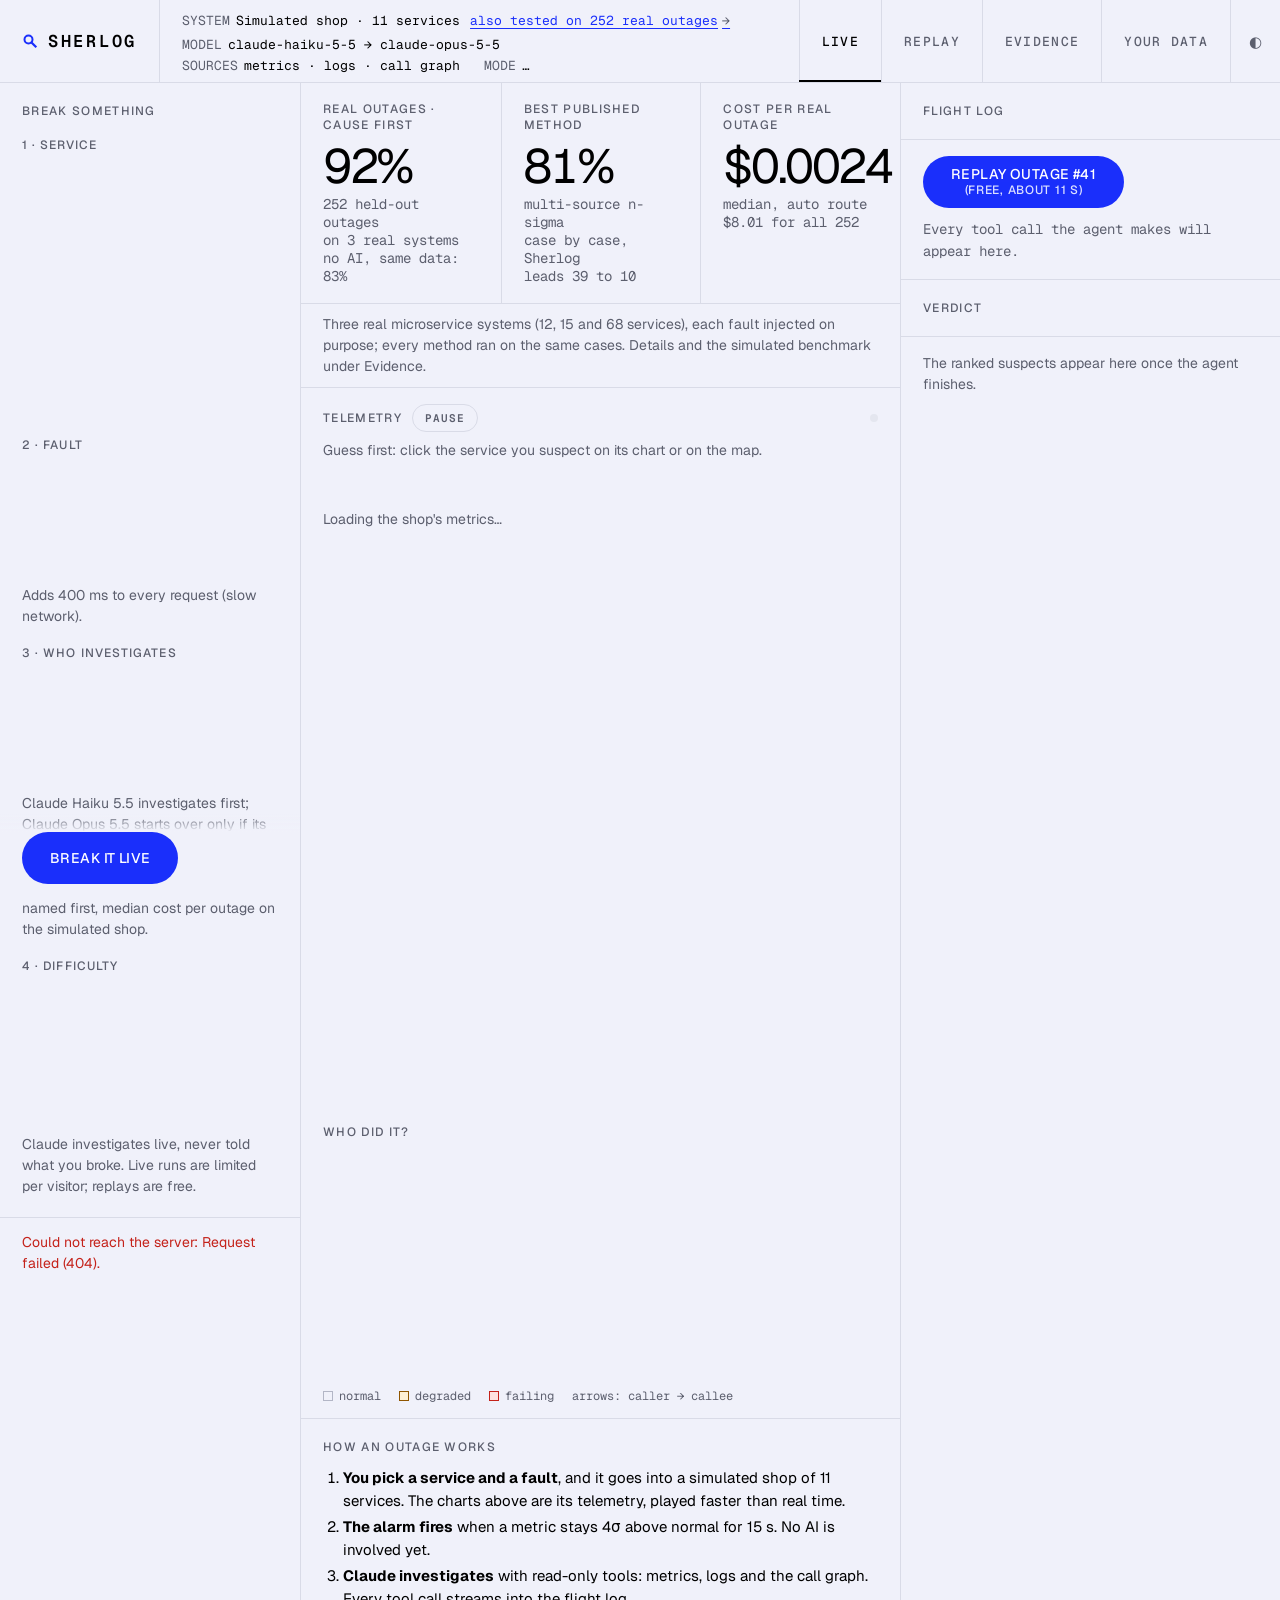
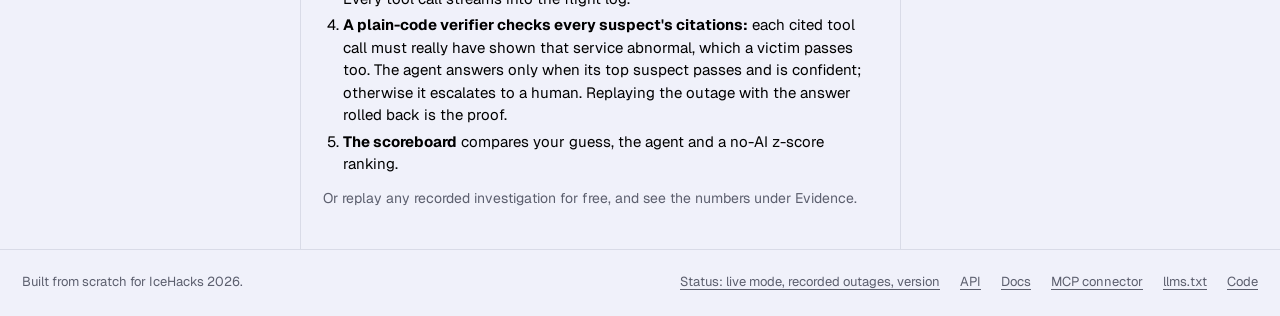
==== commit 46ca71cb: "merge: docs on the site at /guide, an accessible Swagger page, pinned CDN files with integrity and a" ====
--- a/static/index.html
+++ b/static/index.html
@@ -350,7 +350,7 @@
       <p class="desc" id="faultDesc">Adds 400 ms to every request (slow network).</p>
       <p class="sub">3 · Who investigates</p>
       <div class="grid" id="modelGrid" role="radiogroup" aria-label="Model that investigates"><span class="cell wait" aria-hidden="true"><b>&nbsp;</b><small>&nbsp;</small></span><span class="cell wait" aria-hidden="true"><b>&nbsp;</b><small>&nbsp;</small></span><span class="cell wait" aria-hidden="true"><b>&nbsp;</b><small>&nbsp;</small></span><span class="cell wait" aria-hidden="true"><b>&nbsp;</b><small>&nbsp;</small></span></div>
-      <p class="desc" id="modelDesc">Claude Haiku 5.5 investigates first; Claude Opus 5.5 starts over only if its citations fail the check, it is under 80% sure, or another service would explain more of the outage. Numbers: cause named first, median cost per outage on the benchmark.</p>
+      <p class="desc" id="modelDesc">Claude Haiku 5.5 investigates first; Claude Opus 5.5 starts over only if its citations fail the check, it is under 80% sure, or another service would explain more of the outage. Numbers: cause named first, median cost per outage on the simulated shop.</p>
       <p class="sub">4 · Difficulty</p>
       <div class="grid" id="modeGrid" role="radiogroup" aria-label="Difficulty"><span class="cell wait" aria-hidden="true"><b>&nbsp;</b><small>&nbsp;</small></span><span class="cell wait" aria-hidden="true"><b>&nbsp;</b><small>&nbsp;</small></span></div>
       <div class="go-bar"><button type="button" class="act" id="go">Break it live</button></div>
@@ -394,12 +394,13 @@
   </section>
 
   <section class="col" id="middle" aria-label="The shop">
+    <!-- the text the strip shows once /api/meta has loaded (renderStats), so nothing moves or flickers then -->
     <div class="stats">
-      <div class="stat"><p class="label">Opus agent · cause first</p><div class="big" id="statAgent">–</div><div class="small" id="statAgentSub">on recorded outages</div></div>
-      <div class="stat"><p class="label">No AI · z-score</p><div class="big" id="statBase">–</div><div class="small" id="statBaseSub">ranking, same outages</div></div>
-      <div class="stat"><p class="label">Cost per outage</p><div class="big" id="statCost">–</div><div class="small" id="statCostSub">median</div></div>
+      <div class="stat"><p class="label">Real outages · cause first</p><div class="big" id="statReal">92%</div><div class="small" id="statRealSub">252 held-out outages<br>on 3 real systems<br>no AI, same data: 83%</div></div>
+      <div class="stat"><p class="label">Best published method</p><div class="big" id="statPublished">81%</div><div class="small" id="statPublishedSub">multi-source n-sigma<br>case by case, Sherlog<br>leads 39 to 10</div></div>
+      <div class="stat"><p class="label">Cost per real outage</p><div class="big" id="statCost">$0.0024</div><div class="small" id="statCostSub">median, auto route<br>$8.01 for all 252</div></div>
     </div>
-    <p class="note" id="statNote">44 hard-mode outages, each with a decoy anomaly at the same time, and 132 normal ones. Simulated telemetry, so the numbers are optimistic. Details under Evidence.</p>
+    <p class="note" id="statNote">Three real microservice systems (12, 15 and 68 services), each fault injected on purpose; every method ran on the same cases. Details and the simulated benchmark under Evidence.</p>
 
     <div class="head" id="teleHead">
       <div class="head-l">
@@ -1472,25 +1473,20 @@
 const pValue = (p) => (p < 0.001 ? 'p < 0.001' : `p = ${p.toFixed(3)}`);
 const wrongAnswers = (s) => Math.round(s.answered * (1 - s.right_when_answered));
 
-/** The strip leads with hard mode, where a decoy separates the methods; on normal outages every Claude variant scores 100%. */
-function renderStats(ev) {
-  const hard = ev?.['hard-agent'], normal = ev?.agent;
-  if (!hard?.outages || !normal?.outages) return;
-  const lines = (...texts) => texts.flatMap((t, i) => (i ? [el('br'), t] : [t]));
-  countUp($('#statAgent'), hard.agent_ac1, pct);
-  $('#statAgentSub').replaceChildren(...lines('in hard mode', `${wrongAnswers(hard)} wrong answers`, `normal mode: ${pct(normal.agent_ac1)}`));
-  countUp($('#statBase'), hard.baseline_ac1, pct);
-  $('#statBaseSub').replaceChildren(...lines('same hard outages', `normal mode: ${pct(normal.baseline_ac1)}`,
-    ...(hard.graph_ac1 != null ? [`call-graph rule: ${pct(hard.graph_ac1)}`] : [])));
-  $('#statNote').textContent = `${hard.outages} hard-mode outages, each with a decoy anomaly at the same time, and ${normal.outages} normal ones. ` +
-    'Simulated telemetry, so the numbers are optimistic. Details under Evidence.';
-}
-
-/** The cost tile follows the investigator picked for a live run. */
-function renderCost(model) {
-  const s = META.evidence?.[MODEL_VARIANT[model]];
-  $('#statCost').textContent = usd(s?.median_cost_usd);
-  $('#statCostSub').textContent = `${MODEL_NAME[model].replace('Claude ', '')}, median per normal outage`;
+/** The strip leads with the public benchmark of real outages; the simulated one is under Evidence. The page's own
+ * markup holds the same text for the first paint, so no count-up: tests/test_site.py keeps the two equal. */
+function renderStats(r) {
+  if (!r) return;
+  const m = r.methods, vs = r.auto_vs.mmnsigma;
+  const lines = (node, ...texts) => node.replaceChildren(...texts.flatMap((t, i) => (i ? [el('br'), t] : [t])));
+  $('#statReal').textContent = pct(m.auto['AC@1']);
+  lines($('#statRealSub'), `${r.cases} held-out outages`, `on ${r.system_count} real systems`, `no AI, same data: ${pct(m.graph['AC@1'])}`);
+  $('#statPublished').textContent = pct(m.mmnsigma['AC@1']);
+  lines($('#statPublishedSub'), 'multi-source n-sigma', 'case by case, Sherlog', `leads ${vs.only_first_right} to ${vs.only_second_right}`);
+  $('#statCost').textContent = usd(r.agent.cost_usd_median);
+  lines($('#statCostSub'), 'median, auto route', `$${r.agent.cost_usd_total.toFixed(2)} for all ${r.cases}`);
+  $('#statNote').textContent = `${r.systems[0].toUpperCase()}${r.systems.slice(1)}; every method ran on the same cases. ` +
+    'Details and the simulated benchmark under Evidence.';
 }
 
 function table(head, rows) {
@@ -1585,8 +1581,7 @@
     pick = { ...pick, model: k };
     for (const grid of grids) press(grid, k);
     nameRun(state.running ? recorded : null);  // the header names the pick, unless a replay is playing
-    renderCost(k);
-    $('#modelDesc').textContent = `${MODEL_HINT[k]} Numbers: cause named first, median cost per outage on the benchmark.`;
+    $('#modelDesc').textContent = `${MODEL_HINT[k]} Numbers: cause named first, median cost per outage on the simulated shop.`;
   };
   for (const grid of grids) choiceGrid(grid, items, pick.model, choose);
   choose(pick.model);
@@ -1652,7 +1647,7 @@
   describeFault();
   choiceGrid($('#modeGrid'), [['normal', 'Normal', 'one clean fault'], ['hard', 'Hard', 'a decoy, fewer logs']], 'normal',
     (m) => { pick = { ...pick, hard: m === 'hard' }; press($('#modeGrid'), m); });
-  renderStats(META.evidence);
+  renderStats(META.real_benchmark);
   renderEvidence(META.evidence);
   renderReal(META.real_benchmark);
   renderModels(META.evidence);
